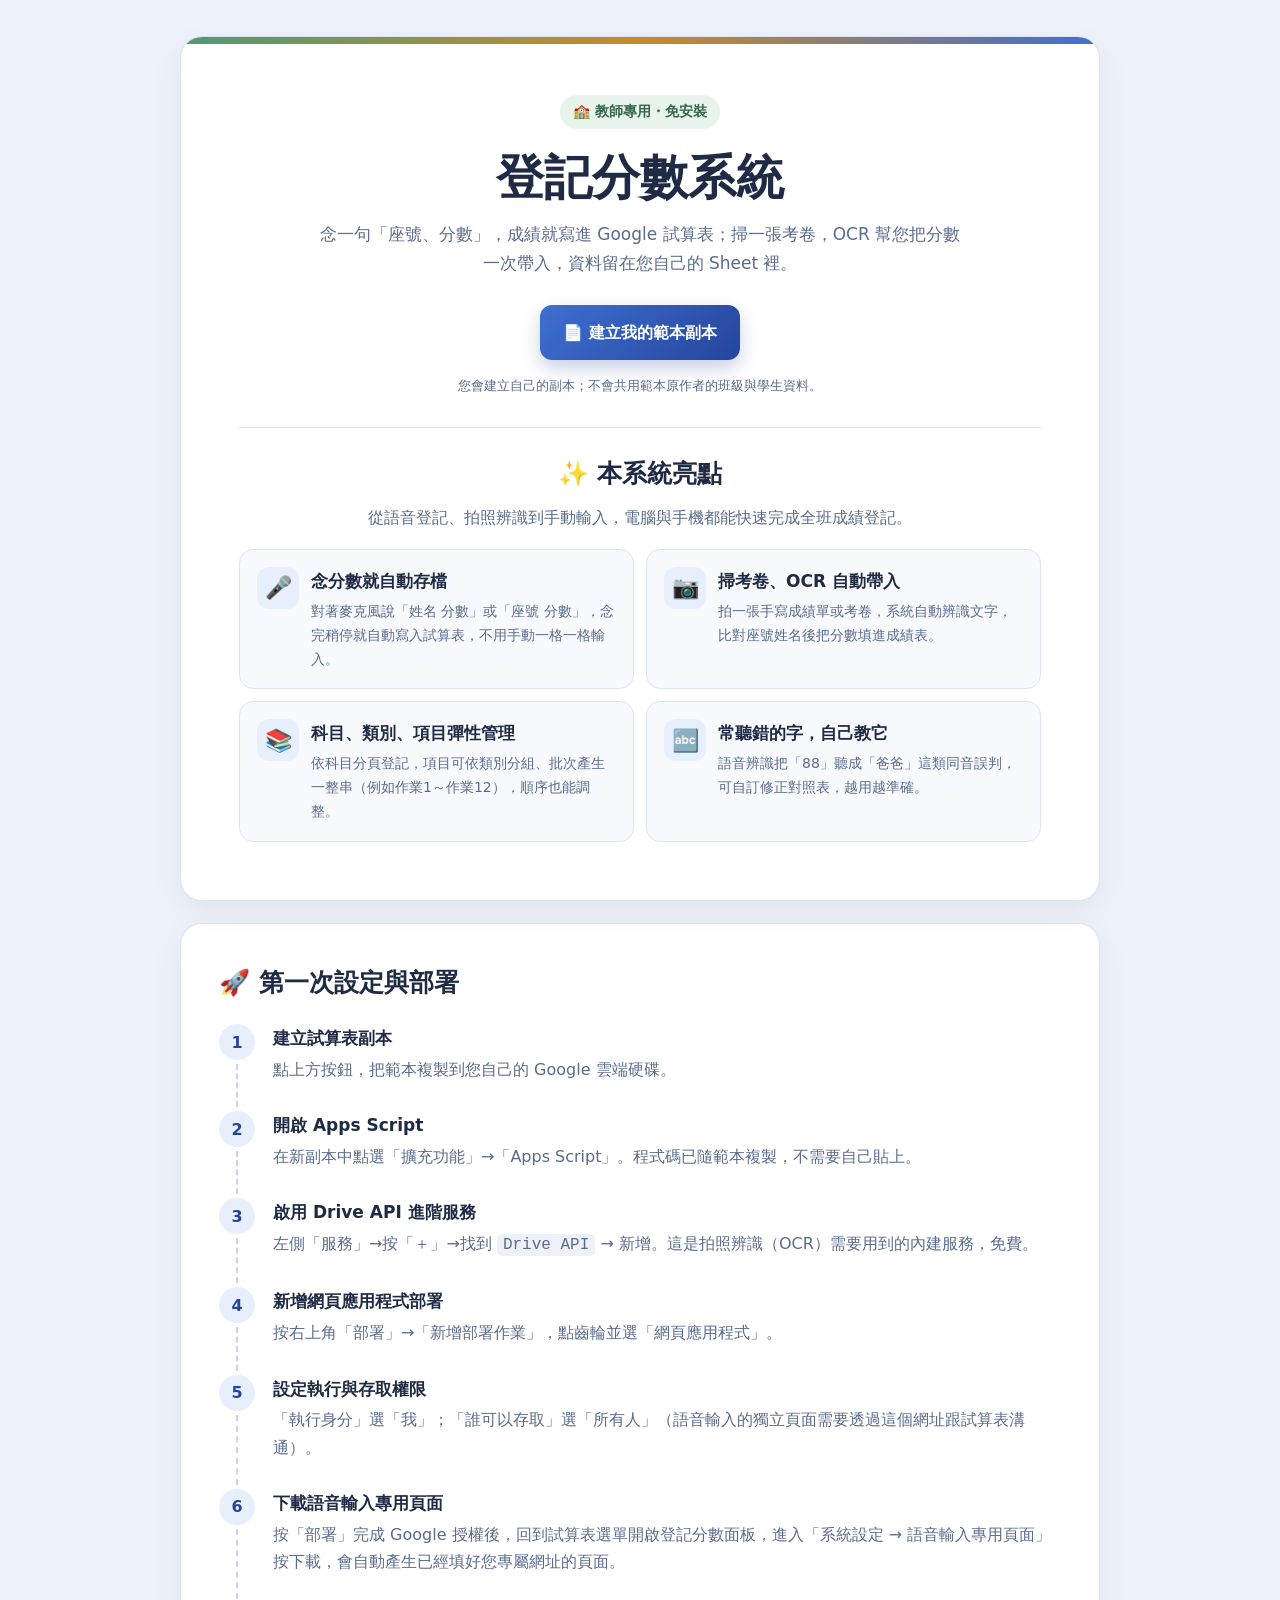
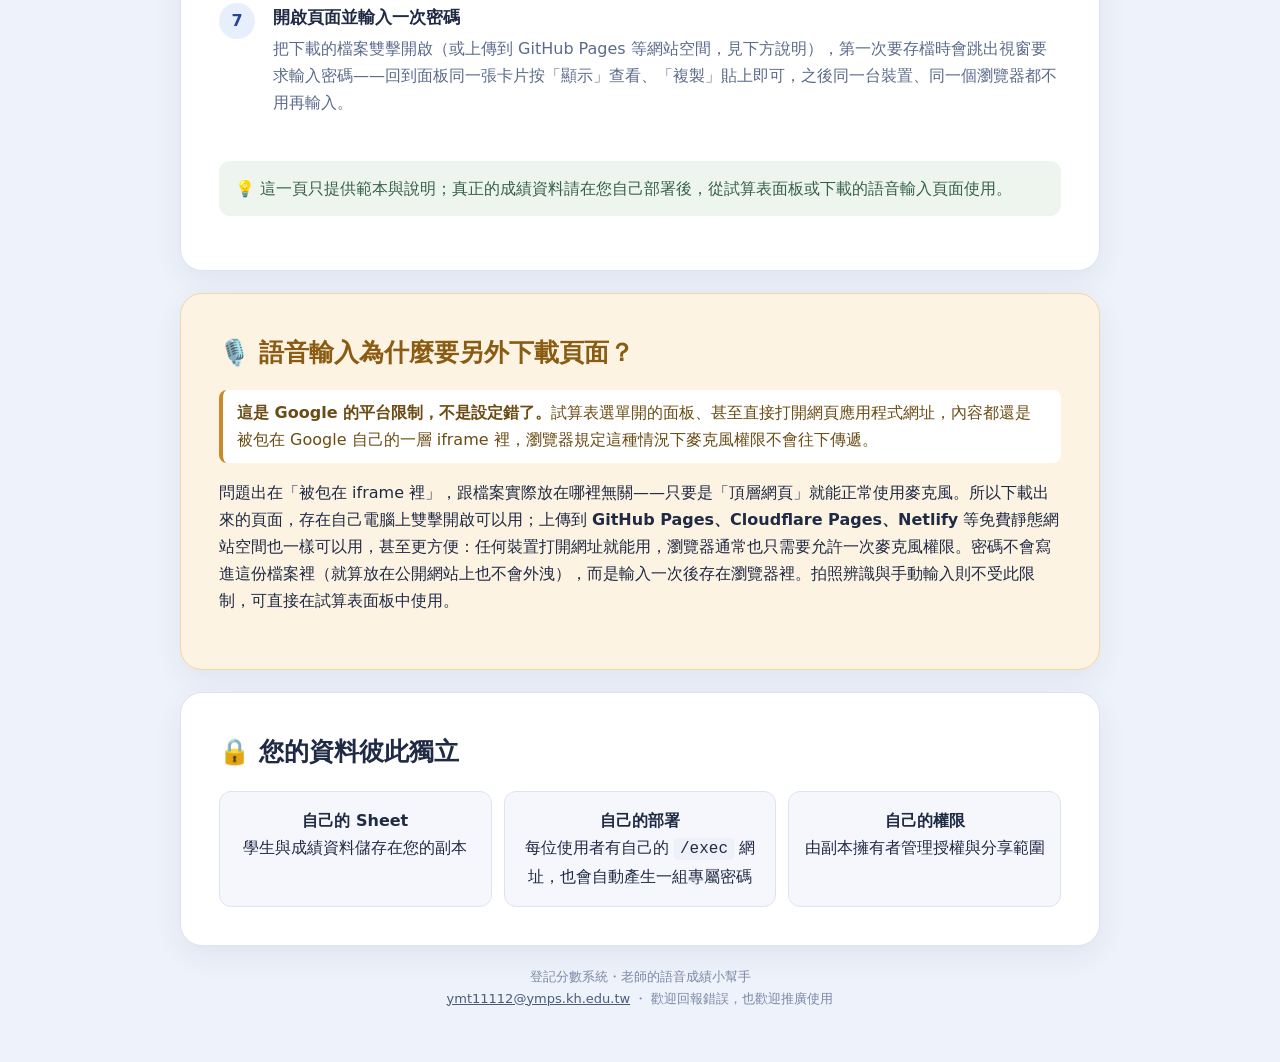
==== index.html @ c330f2f3 "Add files via upload" ====
<!doctype html>
<html lang="zh-Hant-TW">
<head>
  <meta charset="utf-8">
  <meta name="viewport" content="width=device-width, initial-scale=1">
  <meta name="description" content="登記分數系統：建立自己的 Google Sheet 副本並部署專屬 GAS 網頁，用語音或拍照登記全班成績。">
  <title>登記分數系統｜建立副本與部署說明</title>
  <style>
    :root{--ink:#1f2a44;--muted:#5b6b8c;--paper:#ffffff;--line:#dde3f0;--blue:#3f6fd1;--blue2:#25459c;--green:#4f9b72;--gold:#c98a2b;--gold-bg:#fdf3e3}
    *{box-sizing:border-box}
    body{margin:0;background:#eef2fb;color:var(--ink);font-family:system-ui,-apple-system,"Noto Sans TC","Microsoft JhengHei",sans-serif;line-height:1.7}
    a{color:inherit}.wrap{width:min(920px,calc(100% - 32px));margin:auto;padding:36px 0 56px}
    .hero,.card{background:var(--paper);border:1px solid var(--line);border-radius:22px;box-shadow:0 10px 30px rgba(31,42,68,.07)}
    .hero{padding:clamp(28px,6vw,58px);text-align:center;position:relative;overflow:hidden}
    .hero:before{content:"";position:absolute;inset:0 0 auto;height:7px;background:linear-gradient(90deg,#4f9b72,#c98a2b,#3f6fd1)}
    .badge{display:inline-block;padding:5px 13px;border-radius:999px;background:#e8f3ec;color:#35664a;font-size:14px;font-weight:700}
    h1{font-size:clamp(30px,6vw,48px);line-height:1.2;margin:20px 0 14px}h2{margin:0 0 14px;font-size:25px}h3{margin:22px 0 8px;font-size:18px}
    .lead{max-width:650px;margin:0 auto 27px;color:var(--muted);font-size:17px}
    .cta{display:inline-flex;align-items:center;justify-content:center;gap:8px;background:linear-gradient(135deg,var(--blue),var(--blue2));color:white;text-decoration:none;font-weight:800;padding:14px 23px;border-radius:12px;box-shadow:0 8px 18px rgba(37,69,156,.25)}
    .cta:hover{filter:brightness(1.04);transform:translateY(-1px)}.safe{margin:15px 0 0;color:var(--muted);font-size:13px}
    .todo{display:inline-block;margin-left:8px;padding:3px 9px;border:1px dashed var(--gold);border-radius:999px;color:#8a5b12;font-size:12px;font-family:ui-monospace,SFMono-Regular,Consolas,monospace;vertical-align:middle}
    .card{padding:clamp(22px,5vw,38px);margin-top:22px}.steps{list-style:none;padding:0;margin:20px 0 0;counter-reset:step}.steps>li{counter-increment:step;position:relative;padding:0 0 25px 54px}.steps>li:before{content:counter(step);position:absolute;left:0;top:0;width:36px;height:36px;border-radius:50%;display:grid;place-items:center;background:#e8effc;color:var(--blue2);font-weight:900}.steps>li:not(:last-child):after{content:"";position:absolute;left:17px;top:40px;bottom:4px;border-left:2px dashed #c9d4ee}
    .steps strong{display:block;font-size:17px}.steps p{margin:3px 0;color:var(--muted)}code{font-family:ui-monospace,SFMono-Regular,Consolas,monospace;background:#eef1f8;padding:2px 6px;border-radius:5px;overflow-wrap:anywhere}
    .optional{border-color:#f0d9a8;background:var(--gold-bg)}.optional h2{color:#8a5b12}.notice{border-left:4px solid var(--gold);padding:9px 14px;background:white;border-radius:8px;color:#6b4c14}
    .tip{padding:14px 16px;border-radius:11px;background:#edf5ee;color:#376048}.privacy{display:grid;grid-template-columns:repeat(3,1fr);gap:12px;margin-top:18px}.privacy div{background:#f5f7fc;border:1px solid var(--line);padding:15px;border-radius:12px;text-align:center}.privacy b{display:block}
    .section-intro{color:var(--muted);margin:-6px 0 18px}.feature-grid{display:grid;grid-template-columns:repeat(2,minmax(0,1fr));gap:12px}.feature{display:flex;align-items:flex-start;gap:12px;padding:17px;margin:0;border:1px solid var(--line);border-radius:14px;background:#f7f9fd}.feature-icon{display:grid;place-items:center;flex:0 0 42px;width:42px;height:42px;border-radius:12px;background:#e8effc;font-size:22px}.feature-copy{min-width:0;flex:1}.feature h3{margin:0 0 4px;font-size:17px}.feature p{margin:0;color:var(--muted);font-size:14px}
    footer{text-align:center;color:#7c88a6;font-size:13px;margin-top:20px}.footer-note a{color:#4b5b7c}.footer-note a:hover{text-decoration:none}
    @media(max-width:650px){.privacy,.feature-grid{grid-template-columns:1fr}.wrap{width:min(100% - 20px,920px);padding-top:15px}.steps>li{padding-left:48px}.feature{padding:14px}}
    .highlights-panel{margin-top:30px;padding-top:25px;border-top:1px solid var(--line);text-align:left}.highlights-panel h2,.highlights-panel .section-intro{text-align:center}
  </style>
</head>
<body>
  <main class="wrap">
    <section class="hero">
      <span class="badge">🏫 教師專用・免安裝</span>
      <h1>登記分數系統</h1>
      <p class="lead">念一句「座號、分數」，成績就寫進 Google 試算表；掃一張考卷，OCR 幫您把分數一次帶入，資料留在您自己的 Sheet 裡。</p>
      <a class="cta" href="https://docs.google.com/spreadsheets/d/1hmZkPWtQcXGuz6TSY8d7pv2J_RscmW8LQA9Y8_LLwus/copy" target="_blank" rel="noopener noreferrer">📄 建立我的範本副本</a>
      <p class="safe">您會建立自己的副本；不會共用範本原作者的班級與學生資料。</p>

      <div class="highlights-panel" aria-labelledby="highlights-title">
        <h2 id="highlights-title">✨ 本系統亮點</h2>
        <p class="section-intro">從語音登記、拍照辨識到手動輸入，電腦與手機都能快速完成全班成績登記。</p>
        <div class="feature-grid">
          <article class="feature"><span class="feature-icon">🎤</span><div class="feature-copy"><h3>念分數就自動存檔</h3><p>對著麥克風說「姓名 分數」或「座號 分數」，念完稍停就自動寫入試算表，不用手動一格一格輸入。</p></div></article>
          <article class="feature"><span class="feature-icon">📷</span><div class="feature-copy"><h3>掃考卷、OCR 自動帶入</h3><p>拍一張手寫成績單或考卷，系統自動辨識文字，比對座號姓名後把分數填進成績表。</p></div></article>
          <article class="feature"><span class="feature-icon">📚</span><div class="feature-copy"><h3>科目、類別、項目彈性管理</h3><p>依科目分頁登記，項目可依類別分組、批次產生一整串（例如作業1～作業12），順序也能調整。</p></div></article>
          <article class="feature"><span class="feature-icon">🔤</span><div class="feature-copy"><h3>常聽錯的字，自己教它</h3><p>語音辨識把「88」聽成「爸爸」這類同音誤判，可自訂修正對照表，越用越準確。</p></div></article>
        </div>
      </div>
    </section>

    <section class="card">
      <h2>🚀 第一次設定與部署</h2>
      <ol class="steps">
        <li><strong>建立試算表副本</strong><p>點上方按鈕，把範本複製到您自己的 Google 雲端硬碟。</p></li>
        <li><strong>開啟 Apps Script</strong><p>在新副本中點選「擴充功能」→「Apps Script」。程式碼已隨範本複製，不需要自己貼上。</p></li>
        <li><strong>啟用 Drive API 進階服務</strong><p>左側「服務」→按「＋」→找到 <code>Drive API</code> → 新增。這是拍照辨識（OCR）需要用到的內建服務，免費。</p></li>
        <li><strong>新增網頁應用程式部署</strong><p>按右上角「部署」→「新增部署作業」，點齒輪並選「網頁應用程式」。</p></li>
        <li><strong>設定執行與存取權限</strong><p>「執行身分」選「我」；「誰可以存取」選「所有人」（語音輸入的獨立頁面需要透過這個網址跟試算表溝通）。</p></li>
        <li><strong>下載語音輸入專用頁面</strong><p>按「部署」完成 Google 授權後，回到試算表選單開啟登記分數面板，進入「系統設定 → 語音輸入專用頁面」按下載，會自動產生已經填好您專屬網址的頁面。</p></li>
        <li><strong>開啟頁面並輸入一次密碼</strong><p>把下載的檔案雙擊開啟（或上傳到 GitHub Pages 等網站空間，見下方說明），第一次要存檔時會跳出視窗要求輸入密碼——回到面板同一張卡片按「顯示」查看、「複製」貼上即可，之後同一台裝置、同一個瀏覽器都不用再輸入。</p></li>
      </ol>
      <p class="tip">💡 這一頁只提供範本與說明；真正的成績資料請在您自己部署後，從試算表面板或下載的語音輸入頁面使用。</p>
    </section>

    <section class="card optional">
      <h2>🎙️ 語音輸入為什麼要另外下載頁面？</h2>
      <p class="notice"><strong>這是 Google 的平台限制，不是設定錯了。</strong>試算表選單開的面板、甚至直接打開網頁應用程式網址，內容都還是被包在 Google 自己的一層 iframe 裡，瀏覽器規定這種情況下麥克風權限不會往下傳遞。</p>
      <p>問題出在「被包在 iframe 裡」，跟檔案實際放在哪裡無關——只要是「頂層網頁」就能正常使用麥克風。所以下載出來的頁面，存在自己電腦上雙擊開啟可以用；上傳到 <strong>GitHub Pages、Cloudflare Pages、Netlify</strong> 等免費靜態網站空間也一樣可以用，甚至更方便：任何裝置打開網址就能用，瀏覽器通常也只需要允許一次麥克風權限。密碼不會寫進這份檔案裡（就算放在公開網站上也不會外洩），而是輸入一次後存在瀏覽器裡。拍照辨識與手動輸入則不受此限制，可直接在試算表面板中使用。</p>
    </section>

    <section class="card">
      <h2>🔒 您的資料彼此獨立</h2>
      <div class="privacy">
        <div><b>自己的 Sheet</b>學生與成績資料儲存在您的副本</div>
        <div><b>自己的部署</b>每位使用者有自己的 <code>/exec</code> 網址，也會自動產生一組專屬密碼</div>
        <div><b>自己的權限</b>由副本擁有者管理授權與分享範圍</div>
      </div>
    </section>

    <footer>
      <div>登記分數系統・老師的語音成績小幫手</div>
      <div class="footer-note"><a href="mailto:ymt11112@ymps.kh.edu.tw">ymt11112@ymps.kh.edu.tw</a> ・ 歡迎回報錯誤，也歡迎推廣使用</div>
    </footer>
  </main>
</body>
</html>
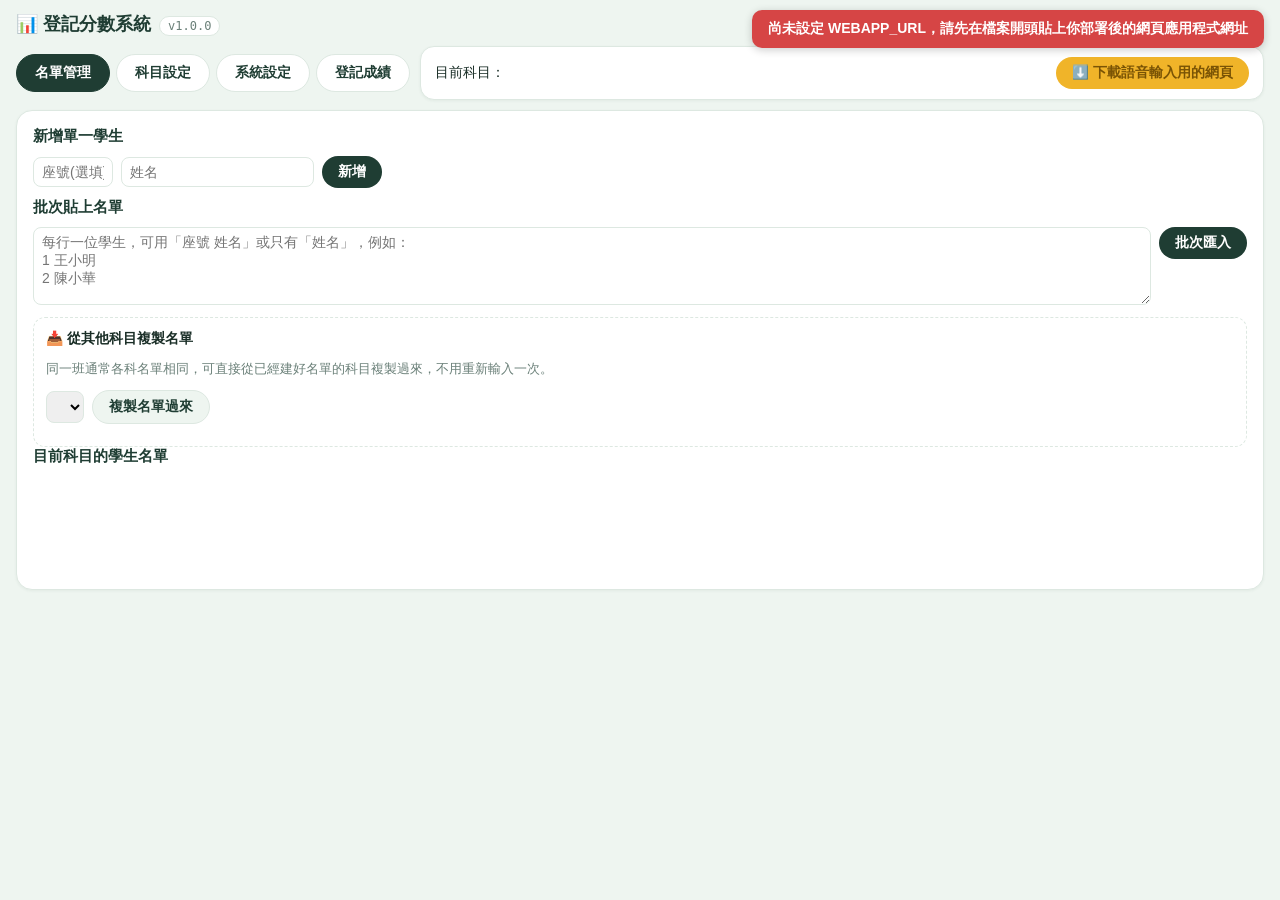
==== commit 05a8fbea: "Replace landing page with the actual system source (Index.html) Publishes the real application sourc" ====
--- a/index.html
+++ b/index.html
@@ -1,88 +1,1975 @@
-<!doctype html>
-<html lang="zh-Hant-TW">
+<!DOCTYPE html>
+<html>
 <head>
+  <base target="_top">
   <meta charset="utf-8">
-  <meta name="viewport" content="width=device-width, initial-scale=1">
-  <meta name="description" content="登記分數系統：建立自己的 Google Sheet 副本並部署專屬 GAS 網頁，用語音或拍照登記全班成績。">
-  <title>登記分數系統｜建立副本與部署說明</title>
+  <meta name="viewport" content="width=device-width, initial-scale=1, maximum-scale=1">
+  <title>登記分數系統</title>
   <style>
-    :root{--ink:#1f2a44;--muted:#5b6b8c;--paper:#ffffff;--line:#dde3f0;--blue:#3f6fd1;--blue2:#25459c;--green:#4f9b72;--gold:#c98a2b;--gold-bg:#fdf3e3}
-    *{box-sizing:border-box}
-    body{margin:0;background:#eef2fb;color:var(--ink);font-family:system-ui,-apple-system,"Noto Sans TC","Microsoft JhengHei",sans-serif;line-height:1.7}
-    a{color:inherit}.wrap{width:min(920px,calc(100% - 32px));margin:auto;padding:36px 0 56px}
-    .hero,.card{background:var(--paper);border:1px solid var(--line);border-radius:22px;box-shadow:0 10px 30px rgba(31,42,68,.07)}
-    .hero{padding:clamp(28px,6vw,58px);text-align:center;position:relative;overflow:hidden}
-    .hero:before{content:"";position:absolute;inset:0 0 auto;height:7px;background:linear-gradient(90deg,#4f9b72,#c98a2b,#3f6fd1)}
-    .badge{display:inline-block;padding:5px 13px;border-radius:999px;background:#e8f3ec;color:#35664a;font-size:14px;font-weight:700}
-    h1{font-size:clamp(30px,6vw,48px);line-height:1.2;margin:20px 0 14px}h2{margin:0 0 14px;font-size:25px}h3{margin:22px 0 8px;font-size:18px}
-    .lead{max-width:650px;margin:0 auto 27px;color:var(--muted);font-size:17px}
-    .cta{display:inline-flex;align-items:center;justify-content:center;gap:8px;background:linear-gradient(135deg,var(--blue),var(--blue2));color:white;text-decoration:none;font-weight:800;padding:14px 23px;border-radius:12px;box-shadow:0 8px 18px rgba(37,69,156,.25)}
-    .cta:hover{filter:brightness(1.04);transform:translateY(-1px)}.safe{margin:15px 0 0;color:var(--muted);font-size:13px}
-    .todo{display:inline-block;margin-left:8px;padding:3px 9px;border:1px dashed var(--gold);border-radius:999px;color:#8a5b12;font-size:12px;font-family:ui-monospace,SFMono-Regular,Consolas,monospace;vertical-align:middle}
-    .card{padding:clamp(22px,5vw,38px);margin-top:22px}.steps{list-style:none;padding:0;margin:20px 0 0;counter-reset:step}.steps>li{counter-increment:step;position:relative;padding:0 0 25px 54px}.steps>li:before{content:counter(step);position:absolute;left:0;top:0;width:36px;height:36px;border-radius:50%;display:grid;place-items:center;background:#e8effc;color:var(--blue2);font-weight:900}.steps>li:not(:last-child):after{content:"";position:absolute;left:17px;top:40px;bottom:4px;border-left:2px dashed #c9d4ee}
-    .steps strong{display:block;font-size:17px}.steps p{margin:3px 0;color:var(--muted)}code{font-family:ui-monospace,SFMono-Regular,Consolas,monospace;background:#eef1f8;padding:2px 6px;border-radius:5px;overflow-wrap:anywhere}
-    .optional{border-color:#f0d9a8;background:var(--gold-bg)}.optional h2{color:#8a5b12}.notice{border-left:4px solid var(--gold);padding:9px 14px;background:white;border-radius:8px;color:#6b4c14}
-    .tip{padding:14px 16px;border-radius:11px;background:#edf5ee;color:#376048}.privacy{display:grid;grid-template-columns:repeat(3,1fr);gap:12px;margin-top:18px}.privacy div{background:#f5f7fc;border:1px solid var(--line);padding:15px;border-radius:12px;text-align:center}.privacy b{display:block}
-    .section-intro{color:var(--muted);margin:-6px 0 18px}.feature-grid{display:grid;grid-template-columns:repeat(2,minmax(0,1fr));gap:12px}.feature{display:flex;align-items:flex-start;gap:12px;padding:17px;margin:0;border:1px solid var(--line);border-radius:14px;background:#f7f9fd}.feature-icon{display:grid;place-items:center;flex:0 0 42px;width:42px;height:42px;border-radius:12px;background:#e8effc;font-size:22px}.feature-copy{min-width:0;flex:1}.feature h3{margin:0 0 4px;font-size:17px}.feature p{margin:0;color:var(--muted);font-size:14px}
-    footer{text-align:center;color:#7c88a6;font-size:13px;margin-top:20px}.footer-note a{color:#4b5b7c}.footer-note a:hover{text-decoration:none}
-    @media(max-width:650px){.privacy,.feature-grid{grid-template-columns:1fr}.wrap{width:min(100% - 20px,920px);padding-top:15px}.steps>li{padding-left:48px}.feature{padding:14px}}
-    .highlights-panel{margin-top:30px;padding-top:25px;border-top:1px solid var(--line);text-align:left}.highlights-panel h2,.highlights-panel .section-intro{text-align:center}
+    :root {
+      --ink: #1a2e27;
+      --forest: #1f3d33;
+      --forest-light: #2c5346;
+      --mint-bg: #eef5f0;
+      --card-bg: #ffffff;
+      --line: #dde8e1;
+      --muted: #6b8079;
+      --gold: #f0b429;
+      --gold-ink: #7a5405;
+      --gold-tint: #fdf1d9;
+      --teal: #2f9e8f;
+      --teal-tint: #e3f5f2;
+      --purple: #7c5cbf;
+      --purple-tint: #efe9fb;
+      --blue: #3f7dd1;
+      --blue-tint: #e8f0fc;
+      --danger: #d64545;
+    }
+    * { box-sizing: border-box; }
+    body {
+      font-family: "Microsoft JhengHei", "PingFang TC", sans-serif;
+      margin: 0;
+      background: var(--mint-bg);
+      color: var(--ink);
+      font-size: 14px;
+    }
+    #app { padding: 12px 16px 20px; }
+
+    .appHeader { display: flex; align-items: baseline; gap: 8px; margin-bottom: 10px; }
+    .appTitle { font-size: 18px; font-weight: 700; color: var(--forest); }
+    .appVersion { font-size: 12px; color: var(--muted); font-family: monospace; background: var(--card-bg); padding: 2px 8px; border-radius: 999px; border: 1px solid var(--line); }
+
+    /* 頁籤跟「目前科目」併成同一列，節省畫面高度 */
+    .topBar { display: flex; align-items: center; gap: 10px; flex-wrap: wrap; margin-bottom: 10px; }
+
+    .tabs { display: flex; gap: 6px; flex-wrap: wrap; }
+    .tab {
+      border: 1px solid var(--line); background: var(--card-bg); color: var(--forest);
+      padding: 9px 18px; border-radius: 999px;
+      cursor: pointer; font-size: 14px; font-weight: 600;
+    }
+    .tab.active { background: var(--forest); color: #fff; border-color: var(--forest); }
+
+    .subjectBar {
+      display: flex; align-items: center; gap: 8px; flex: 1; min-width: 260px;
+      background: var(--card-bg); padding: 10px 14px; border-radius: 14px;
+      border: 1px solid var(--line); box-shadow: 0 1px 3px rgba(31,61,51,.06);
+    }
+    .subjectBar select { font-size: 14px; padding: 5px 8px; border-radius: 6px; border: 1px solid var(--line); }
+
+    .panel {
+      background: var(--card-bg); border-radius: 16px; border: 1px solid var(--line);
+      padding: 16px; box-shadow: 0 1px 3px rgba(31,61,51,.06);
+      min-height: 480px;
+    }
+    .panel[hidden] { display: none; }
+
+    h3 { margin: 0 0 10px; font-size: 15px; color: var(--forest); }
+    .row { display: flex; gap: 8px; align-items: center; margin-bottom: 10px; flex-wrap: wrap; }
+    input[type=text], input[type=number], select, textarea {
+      font-size: 14px; padding: 6px 8px; border: 1px solid var(--line); border-radius: 8px;
+    }
+    textarea { width: 100%; font-family: inherit; }
+    button {
+      font-size: 13.5px; padding: 7px 16px; border-radius: 999px; border: none;
+      background: var(--forest); color: #fff; cursor: pointer; font-weight: 600;
+    }
+    button.secondary { background: var(--mint-bg); color: var(--forest); border: 1px solid var(--line); }
+    button.danger { background: var(--danger); }
+    button.gold { background: var(--gold); color: var(--gold-ink); }
+    button:disabled { opacity: .5; cursor: not-allowed; }
+
+    table { border-collapse: collapse; width: 100%; margin-top: 8px; }
+    th, td { border: 1px solid var(--line); padding: 6px 8px; text-align: center; font-size: 13.5px; }
+    th { background: var(--mint-bg); color: var(--forest); }
+    td input[type=number] { width: 70px; text-align: center; }
+    tr.flash td { animation: flash 1s ease; }
+    td.flash { animation: flash 1s ease; }
+    @keyframes flash { from { background: var(--gold-tint); } to { background: transparent; } }
+
+    .list-item {
+      display: flex; justify-content: space-between; align-items: center;
+      padding: 7px 12px; border: 1px solid var(--line); border-radius: 10px; margin-bottom: 6px;
+      background: #fbfdfb;
+    }
+    .muted { color: var(--muted); font-size: 12.5px; }
+    .toast {
+      position: fixed; top: 10px; right: 16px; padding: 10px 16px; border-radius: 10px;
+      color: #fff; font-weight: 600; z-index: 999; box-shadow: 0 2px 8px rgba(0,0,0,.2);
+      display: none;
+    }
+    .toast.ok { background: var(--forest); }
+    .toast.err { background: var(--danger); }
+
+    /* 獨立頁面密碼輸入畫面：不用瀏覽器原生 prompt()，避免手機的精簡 WebView 不支援 */
+    .tokenGate {
+      display: none; position: fixed; inset: 0; z-index: 2000;
+      background: rgba(20, 24, 35, .55); align-items: center; justify-content: center; padding: 16px;
+    }
+    .tokenGate .box {
+      background: var(--card-bg); border-radius: 16px; padding: 22px; max-width: 360px; width: 100%;
+      box-shadow: 0 8px 30px rgba(0,0,0,.25);
+    }
+    .tokenGate .box h3 { margin-top: 0; }
+    .tokenGate .box input { width: 100%; margin-bottom: 12px; }
+    .tokenGate .box button { width: 100%; }
+
+    .subpanel {
+      border: 1px dashed var(--line); border-radius: 12px; padding: 12px; margin-top: 12px;
+    }
+    .log { height: 160px; min-height: 70px; resize: vertical; overflow-y: auto; overflow-x: hidden; font-size: 13px; margin-top: 8px; border: 1px solid var(--line); border-radius: 10px; }
+    .log div { padding: 3px 6px; border-bottom: 1px dotted var(--line); }
+    .log .ok { color: var(--forest); }
+    .log .warn { color: var(--gold-ink); }
+    #photoPreview { max-width: 160px; max-height: 160px; margin-top: 8px; border-radius: 6px; display: none; }
+    .pill { display:inline-block; padding:2px 10px; border-radius:999px; background:var(--mint-bg); color: var(--forest); font-size:12px; margin-left:6px;}
+
+    /* 科目／類別／項目設定：合併一個頁籤，用可收合卡片區分，節省頁籤數量 */
+    .card { border: 1px solid var(--line); border-radius: 14px; margin-bottom: 12px; overflow: hidden; }
+    .card:last-child { margin-bottom: 0; }
+    .cardHeader {
+      display: flex; justify-content: space-between; align-items: center;
+      padding: 12px 14px; background: var(--mint-bg); cursor: pointer; user-select: none;
+    }
+    .cardHeader b { font-size: 15px; color: var(--forest); display: flex; align-items: center; }
+    .cardToggle { font-size: 12px; color: var(--muted); transition: transform .15s; }
+    .card.collapsed .cardToggle { transform: rotate(-90deg); }
+    .cardBody { padding: 14px; }
+    .cardBody[hidden] { display: none; }
+    #studentScoreTable td.seqNum { cursor: pointer; font-weight: 700; color: var(--forest); }
+    #studentScoreTable td.seqNum:hover { background: var(--mint-bg); }
+
+    .cardIcon {
+      display: inline-flex; align-items: center; justify-content: center;
+      width: 28px; height: 28px; border-radius: 8px; margin-right: 8px; font-size: 15px;
+    }
+    .cardIcon.tint-gold { background: var(--gold-tint); }
+    .cardIcon.tint-purple { background: var(--purple-tint); }
+    .cardIcon.tint-blue { background: var(--blue-tint); }
+    .cardIcon.tint-teal { background: var(--teal-tint); }
+
+    .subjectBtn { background: var(--card-bg); color: var(--forest); border: 1px solid var(--line); padding: 6px 14px; }
+    .subjectBtn.active { background: var(--forest); color: #fff; border-color: var(--forest); }
+
+    /* 目前科目：電腦版用按鈕列，手機版改用下拉選單（比較不佔版面） */
+    .subjectSelectMobile { display: none; }
+    @media (max-width: 640px) {
+      .subjectButtonsDesktop { display: none; }
+      .subjectSelectMobile { display: block; width: 100%; }
+    }
+
+    /* 電腦網頁：語音輸入區跟成績表並排雙欄，方便邊念邊對照 */
+    .voiceTableSplit { display: flex; gap: 0; align-items: flex-start; margin-top: 12px; }
+    .voiceTableSplit > .voiceCol { flex: 1; min-width: 220px; margin-top: 0; }
+    .voiceTableSplit > .tableCol { flex: 1; min-width: 220px; margin-top: 0; }
+    .colResizer {
+      flex: 0 0 auto; width: 12px; align-self: stretch; cursor: col-resize;
+      position: relative; margin: 0 2px;
+    }
+    .colResizer::after {
+      content: ''; position: absolute; left: 50%; top: 8px; bottom: 8px;
+      width: 4px; margin-left: -2px; border-radius: 2px; background: var(--line);
+    }
+    .colResizer:hover::after, .colResizer.dragging::after { background: var(--forest-light); }
+    .tableScroll { height: 480px; min-height: 200px; resize: vertical; overflow-y: auto; overflow-x: auto; border-radius: 10px; }
+
+    /* 手機（窄螢幕）友善調整 */
+    @media (max-width: 640px) {
+      #app { padding: 8px 8px 16px; }
+      .topBar { flex-direction: column; align-items: stretch; gap: 6px; }
+      .tabs { gap: 4px; }
+      .tab { flex: 1 1 30%; padding: 10px 6px; font-size: 13px; min-height: 40px; }
+      .subjectBar { flex-wrap: wrap; min-width: 0; }
+      .subjectBar select { flex: 1; min-width: 0; }
+      .panel { padding: 10px; }
+      .row { flex-direction: column; align-items: stretch; }
+      .row > * { width: 100%; }
+      /* 輸入框字體至少 16px，避免 iPhone 點下去自動放大整頁 */
+      input[type=text], input[type=number], select, textarea {
+        font-size: 16px; padding: 10px;
+      }
+      button { font-size: 15px; padding: 12px 14px; min-height: 44px; }
+      .list-item { flex-wrap: wrap; gap: 6px; }
+      .list-item button { width: auto; }
+      table { font-size: 13px; }
+      td input[type=number] { width: 100%; font-size: 16px; }
+      #photoPreview { max-width: 100%; height: auto; }
+      /* 手機版：語音輸入區跟成績表改回上下排列，拖曳分隔線跟調整高度都用不到 */
+      .voiceTableSplit { flex-direction: column; }
+      .colResizer { display: none; }
+      .voiceTableSplit > .voiceCol { width: auto !important; }
+      .tableScroll { height: auto; max-height: none; resize: none; overflow-y: visible; }
+    }
   </style>
 </head>
 <body>
-  <main class="wrap">
-    <section class="hero">
-      <span class="badge">🏫 教師專用・免安裝</span>
-      <h1>登記分數系統</h1>
-      <p class="lead">念一句「座號、分數」，成績就寫進 Google 試算表；掃一張考卷，OCR 幫您把分數一次帶入，資料留在您自己的 Sheet 裡。</p>
-      <a class="cta" href="https://docs.google.com/spreadsheets/d/1hmZkPWtQcXGuz6TSY8d7pv2J_RscmW8LQA9Y8_LLwus/copy" target="_blank" rel="noopener noreferrer">📄 建立我的範本副本</a>
-      <p class="safe">您會建立自己的副本；不會共用範本原作者的班級與學生資料。</p>
-
-      <div class="highlights-panel" aria-labelledby="highlights-title">
-        <h2 id="highlights-title">✨ 本系統亮點</h2>
-        <p class="section-intro">從語音登記、拍照辨識到手動輸入，電腦與手機都能快速完成全班成績登記。</p>
-        <div class="feature-grid">
-          <article class="feature"><span class="feature-icon">🎤</span><div class="feature-copy"><h3>念分數就自動存檔</h3><p>對著麥克風說「姓名 分數」或「座號 分數」，念完稍停就自動寫入試算表，不用手動一格一格輸入。</p></div></article>
-          <article class="feature"><span class="feature-icon">📷</span><div class="feature-copy"><h3>掃考卷、OCR 自動帶入</h3><p>拍一張手寫成績單或考卷，系統自動辨識文字，比對座號姓名後把分數填進成績表。</p></div></article>
-          <article class="feature"><span class="feature-icon">📚</span><div class="feature-copy"><h3>科目、類別、項目彈性管理</h3><p>依科目分頁登記，項目可依類別分組、批次產生一整串（例如作業1～作業12），順序也能調整。</p></div></article>
-          <article class="feature"><span class="feature-icon">🔤</span><div class="feature-copy"><h3>常聽錯的字，自己教它</h3><p>語音辨識把「88」聽成「爸爸」這類同音誤判，可自訂修正對照表，越用越準確。</p></div></article>
+<div id="app">
+
+  <div class="appHeader">
+    <span class="appTitle">📊 登記分數系統</span>
+    <span class="appVersion">v1.0.0</span>
+  </div>
+
+  <div class="topBar">
+    <div class="tabs">
+      <button class="tab active" data-tab="students">名單管理</button>
+      <button class="tab" data-tab="setup">科目設定</button>
+      <button class="tab" data-tab="system">系統設定</button>
+      <button class="tab" data-tab="scores">登記成績</button>
+    </div>
+
+    <div class="subjectBar">
+      目前科目：
+      <span id="subjectButtons" class="row subjectButtonsDesktop" style="margin:0;"></span>
+      <select id="subjectSelectMobile" class="subjectSelectMobile" onchange="selectSubject(this.value)"></select>
+      <span class="muted" id="subjectHint"></span>
+      <span style="flex:1"></span>
+      <button class="gold" onclick="downloadStandaloneIndex()">⬇️ 下載語音輸入用的網頁</button>
+      <span id="loadingIndicator" class="pill" style="display:none;">⏳ 載入中...</span>
+    </div>
+  </div>
+
+  <!-- 科目設定（科目／類別／項目，合併頁籤，用可收合卡片區分） -->
+  <div class="panel" id="panel-setup" hidden>
+    <div class="card">
+      <div class="cardHeader" onclick="toggleCard('card-subjects')">
+        <b><span class="cardIcon tint-purple">📚</span> 科目管理</b>
+        <span class="cardToggle" id="cardToggle-card-subjects">▾</span>
+      </div>
+      <div class="cardBody" id="card-subjects">
+        <h3>新增科目</h3>
+        <div class="row">
+          <input type="text" id="newSubjectName" placeholder="例如：數學、英文、自然">
+          <button onclick="onAddSubject()">新增科目</button>
+        </div>
+        <h3>科目清單</h3>
+        <div id="subjectList"></div>
+      </div>
+    </div>
+
+    <div class="card">
+      <div class="cardHeader" onclick="toggleCard('card-categories')">
+        <b><span class="cardIcon tint-gold">🏷️</span> 類別管理</b>
+        <span class="cardToggle" id="cardToggle-card-categories">▾</span>
+      </div>
+      <div class="cardBody" id="card-categories">
+        <h3>新增成績類別</h3>
+        <div class="row">
+          <input type="text" id="newCategoryName" placeholder="例如：考卷、作業、期中考試卷">
+          <button onclick="onAddCategory()">新增類別</button>
+        </div>
+        <p class="muted">類別是共用的，會出現在所有科目「新增項目」的下拉選單中。</p>
+        <h3>類別清單</h3>
+        <div id="categoryList"></div>
+      </div>
+    </div>
+
+    <div class="card">
+      <div class="cardHeader" onclick="toggleCard('card-items')">
+        <b><span class="cardIcon tint-blue">📝</span> 項目管理</b>
+        <span class="cardToggle" id="cardToggle-card-items">▾</span>
+      </div>
+      <div class="cardBody" id="card-items">
+        <h3>新增登記項目（例如：第一次段考、第3次作業）</h3>
+        <div class="row">
+          <select id="newItemCategory"></select>
+          <input type="text" id="newItemName" placeholder="項目名稱，例如：第一次段考">
+          <input type="number" id="newItemMax" placeholder="滿分(選填)" style="width:90px">
+          <button onclick="onAddItem()">新增項目</button>
+        </div>
+
+        <div class="subpanel">
+          <b>⚡ 批次產生一系列項目</b>
+          <p class="muted">例如類別選「作業」、前綴輸入「作業」、起始編號 1、數量輸入 6，會一次產生「作業1」～「作業6」；之後要接著產生「作業7」～「作業12」，起始編號改成 7 即可。</p>
+          <div class="row">
+            <select id="seriesCategory"></select>
+            <input type="text" id="seriesBaseName" placeholder="名稱前綴，例如：作業">
+            <input type="number" id="seriesStart" placeholder="起始編號" value="1" style="width:90px">
+            <input type="number" id="seriesCount" placeholder="數量" style="width:80px">
+            <input type="number" id="seriesMax" placeholder="滿分(選填)" style="width:90px">
+            <button onclick="onAddItemSeries()">批次產生</button>
+          </div>
+        </div>
+
+        <h3>目前科目的項目清單</h3>
+        <div id="itemList"></div>
+      </div>
+    </div>
+  </div>
+
+  <!-- 名單管理 -->
+  <div class="panel" id="panel-students">
+    <h3>新增單一學生</h3>
+    <div class="row">
+      <input type="text" id="newSeat" placeholder="座號(選填)" style="width:80px">
+      <input type="text" id="newStuName" placeholder="姓名">
+      <button onclick="onAddStudent()">新增</button>
+    </div>
+    <h3>批次貼上名單</h3>
+    <div class="row" style="align-items:flex-start">
+      <textarea id="bulkStudents" rows="4" style="flex:1" placeholder="每行一位學生，可用「座號 姓名」或只有「姓名」，例如：&#10;1 王小明&#10;2 陳小華"></textarea>
+      <button onclick="onBulkAddStudents()">批次匯入</button>
+    </div>
+
+    <div class="subpanel">
+      <b>📥 從其他科目複製名單</b>
+      <p class="muted">同一班通常各科名單相同，可直接從已經建好名單的科目複製過來，不用重新輸入一次。</p>
+      <div class="row">
+        <select id="copySourceSubject"></select>
+        <button class="secondary" onclick="onCopyStudentsFrom()">複製名單過來</button>
+      </div>
+    </div>
+
+    <h3>目前科目的學生名單</h3>
+    <div id="studentList"></div>
+  </div>
+
+  <!-- 系統設定：資料庫、語音修正設定 -->
+  <div class="panel" id="panel-system" hidden>
+    <div class="card">
+      <div class="cardHeader" onclick="toggleCard('card-download')">
+        <b><span class="cardIcon tint-teal">🎙️</span> 語音輸入專用頁面</b>
+        <span class="cardToggle" id="cardToggle-card-download">▾</span>
+      </div>
+      <div class="cardBody" id="card-download">
+        <p class="muted">語音輸入因為麥克風權限限制，不能在這個面板或網頁應用程式網址裡使用，必須開啟成「頂層網頁」——可以是存到自己電腦雙擊開啟，也可以上傳到 GitHub Pages 等網站空間，任何裝置用瀏覽器打開都能用。下載按鈕在最上方「目前科目」那一列的右邊（⬇️ 下載語音輸入用的網頁），需要先完成「部署 → 新增部署作業 → 網頁應用程式」，這個按鈕才抓得到你的專屬網址；還沒部署的話按下去會提示你先部署。</p>
+
+        <div class="row" style="margin-top:14px; align-items:center;">
+          <span class="muted">你的密碼：</span>
+          <code id="myTokenDisplay">••••••••</code>
+          <button class="secondary" onclick="revealMyToken()">顯示</button>
+          <button class="secondary" onclick="copyMyToken()">複製</button>
+        </div>
+        <p class="muted">下載的檔案不會寫死密碼（避免萬一放到公開網站外流），語音輸入頁面第一次要存檔時會跳出畫面要你輸入密碼，把這裡的密碼複製貼上即可，之後同一台裝置就不用再輸入。</p>
+
+        <div style="margin-top:14px; border-top:1px dashed var(--line); padding-top:12px;">
+          <p class="muted">大多數情況不需要用到下面這個。只有下載出來的網址一直不對（例如連線一直失敗）時，才需要手動指定一次正確的 <code>/exec</code> 網址。這個設定只存在你自己這份試算表裡，<b>不會被複製到別人建立的副本</b>，可以放心分享範本。</p>
+          <div class="row">
+            <input type="text" id="manualUrlInput" placeholder="正確的 /exec 網址（通常不需要填）" style="flex:1; min-width:220px;">
+            <button class="secondary" onclick="onSetManualUrl()">設定</button>
+          </div>
+          <p class="muted" id="manualUrlCurrent"></p>
         </div>
       </div>
-    </section>
-
-    <section class="card">
-      <h2>🚀 第一次設定與部署</h2>
-      <ol class="steps">
-        <li><strong>建立試算表副本</strong><p>點上方按鈕，把範本複製到您自己的 Google 雲端硬碟。</p></li>
-        <li><strong>開啟 Apps Script</strong><p>在新副本中點選「擴充功能」→「Apps Script」。程式碼已隨範本複製，不需要自己貼上。</p></li>
-        <li><strong>啟用 Drive API 進階服務</strong><p>左側「服務」→按「＋」→找到 <code>Drive API</code> → 新增。這是拍照辨識（OCR）需要用到的內建服務，免費。</p></li>
-        <li><strong>新增網頁應用程式部署</strong><p>按右上角「部署」→「新增部署作業」，點齒輪並選「網頁應用程式」。</p></li>
-        <li><strong>設定執行與存取權限</strong><p>「執行身分」選「我」；「誰可以存取」選「所有人」（語音輸入的獨立頁面需要透過這個網址跟試算表溝通）。</p></li>
-        <li><strong>下載語音輸入專用頁面</strong><p>按「部署」完成 Google 授權後，回到試算表選單開啟登記分數面板，進入「系統設定 → 語音輸入專用頁面」按下載，會自動產生已經填好您專屬網址的頁面。</p></li>
-        <li><strong>開啟頁面並輸入一次密碼</strong><p>把下載的檔案雙擊開啟（或上傳到 GitHub Pages 等網站空間，見下方說明），第一次要存檔時會跳出視窗要求輸入密碼——回到面板同一張卡片按「顯示」查看、「複製」貼上即可，之後同一台裝置、同一個瀏覽器都不用再輸入。</p></li>
-      </ol>
-      <p class="tip">💡 這一頁只提供範本與說明；真正的成績資料請在您自己部署後，從試算表面板或下載的語音輸入頁面使用。</p>
-    </section>
-
-    <section class="card optional">
-      <h2>🎙️ 語音輸入為什麼要另外下載頁面？</h2>
-      <p class="notice"><strong>這是 Google 的平台限制，不是設定錯了。</strong>試算表選單開的面板、甚至直接打開網頁應用程式網址，內容都還是被包在 Google 自己的一層 iframe 裡，瀏覽器規定這種情況下麥克風權限不會往下傳遞。</p>
-      <p>問題出在「被包在 iframe 裡」，跟檔案實際放在哪裡無關——只要是「頂層網頁」就能正常使用麥克風。所以下載出來的頁面，存在自己電腦上雙擊開啟可以用；上傳到 <strong>GitHub Pages、Cloudflare Pages、Netlify</strong> 等免費靜態網站空間也一樣可以用，甚至更方便：任何裝置打開網址就能用，瀏覽器通常也只需要允許一次麥克風權限。密碼不會寫進這份檔案裡（就算放在公開網站上也不會外洩），而是輸入一次後存在瀏覽器裡。拍照辨識與手動輸入則不受此限制，可直接在試算表面板中使用。</p>
-    </section>
-
-    <section class="card">
-      <h2>🔒 您的資料彼此獨立</h2>
-      <div class="privacy">
-        <div><b>自己的 Sheet</b>學生與成績資料儲存在您的副本</div>
-        <div><b>自己的部署</b>每位使用者有自己的 <code>/exec</code> 網址，也會自動產生一組專屬密碼</div>
-        <div><b>自己的權限</b>由副本擁有者管理授權與分享範圍</div>
+    </div>
+
+    <div class="card">
+      <div class="cardHeader" onclick="toggleCard('card-database')">
+        <b><span class="cardIcon tint-blue">📊</span> 資料庫</b>
+        <span class="cardToggle" id="cardToggle-card-database">▾</span>
       </div>
-    </section>
-
-    <footer>
-      <div>登記分數系統・老師的語音成績小幫手</div>
-      <div class="footer-note"><a href="mailto:ymt11112@ymps.kh.edu.tw">ymt11112@ymps.kh.edu.tw</a> ・ 歡迎回報錯誤，也歡迎推廣使用</div>
-    </footer>
-  </main>
+      <div class="cardBody" id="card-database">
+        <div class="row">
+          <button onclick="openSpreadsheet()">📊 開啟整份試算表</button>
+          <button class="secondary" onclick="openCurrentSubjectSheet()">開啟目前科目工作表</button>
+          <button class="secondary" onclick="refreshAllData()">🔄 重新整理資料</button>
+        </div>
+        <p class="muted">「重新整理資料」會重新從試算表讀取科目、類別、學生、語音修正等所有設定，如果懷疑畫面跟試算表不同步，可以按這個。</p>
+      </div>
+    </div>
+
+    <div class="card">
+      <div class="cardHeader" onclick="toggleCard('card-corrections')">
+        <b><span class="cardIcon tint-purple">🔤</span> 語音修正設定</b>
+        <span class="cardToggle" id="cardToggle-card-corrections">▾</span>
+      </div>
+      <div class="cardBody" id="card-corrections">
+        <h3>新增修正對照</h3>
+        <p class="muted">語音辨識常會把某些字詞聽成同音的別的字，例如把「98」聽成「酒吧」、把「88」聽成「爸爸」。在這裡新增後，之後語音輸入（含手機聽寫）辨識到的文字，只要含有「原本聽到的文字」都會自動先換成「要修正成的文字」再解析分數，不用每次手動改。</p>
+        <div class="row">
+          <input type="text" id="newCorrectionFrom" placeholder="原本聽到的文字，例如：爸爸">
+          <input type="text" id="newCorrectionTo" placeholder="要修正成的文字/數字，例如：88">
+          <button onclick="onAddTextCorrection()">新增</button>
+        </div>
+        <h3>目前的修正對照表</h3>
+        <div id="correctionList"></div>
+      </div>
+    </div>
+  </div>
+
+  <!-- 登記成績 -->
+  <div class="panel" id="panel-scores" hidden>
+    <div class="row" style="background:var(--mint-bg); padding:8px 10px; border-radius:10px;">
+      <label><input type="radio" name="scoreMode" value="byItem" checked onchange="switchScoreMode('byItem')"> 依項目登記（全班一項一項）</label>
+      <label><input type="radio" name="scoreMode" value="byStudent" onchange="switchScoreMode('byStudent')"> 依學生登記（單一學生全部項目）</label>
+    </div>
+
+  <div id="scoreModeItem">
+    <h3>選擇登記項目</h3>
+    <div class="row">
+      <select id="scoreCategoryFilter" onchange="renderScoreItemOptions()" style="min-width:140px"></select>
+      <select id="scoreItemSelect" style="min-width:260px" onchange="loadScoreTable()"></select>
+      <button class="secondary" onclick="loadScoreTable()">載入成績表</button>
+      <button onclick="onSaveScores()">💾 儲存成績</button>
+      <button class="danger" onclick="onClearScores()">🗑 清空此項目成績</button>
+      <span id="scoreMaxHint" class="pill"></span>
+    </div>
+
+    <div class="voiceTableSplit" id="itemSplit">
+      <div class="voiceCol subpanel">
+        <div class="row" style="justify-content:space-between">
+          <b>🎤 語音輸入</b>
+          <div>
+            <button id="voiceStartBtn" class="secondary" onclick="toggleVoice()">開始語音輸入</button>
+          </div>
+        </div>
+        <p class="muted" id="voicePanelWarning" hidden style="color:var(--danger);">⚠️ 這個面板（從試算表選單開啟的）沒辦法使用語音輸入，麥克風權限會被 Google 的畫面擋住。請按上方「目前科目」那一列右邊的「⬇️ 下載語音輸入用的網頁」，開啟下載出來的檔案才能使用語音輸入；密碼可以在「系統設定」頁籤查看並複製。</p>
+        <p class="muted">建議唸法：「姓名 分數」，例如：「王小明 85」；分數固定念兩位數，10分以下請念成兩位數（例如5分念「05」），連續念多筆不用特別停頓也能正確分辨。僅支援電腦版／Android 版 Chrome 瀏覽器，需允許麥克風權限。</p>
+        <div id="voiceInterim" style="min-height:22px; font-weight:600; color:var(--forest);"></div>
+        <div class="log" id="voiceLog"></div>
+
+        <div style="margin-top:10px; border-top:1px dashed var(--line); padding-top:10px;">
+          <p class="muted">📱 手機請改用這個：iPhone 完全不支援本頁語音辨識；Android 也可能因權限限制無法使用。點下面欄位、再點手機鍵盤上的🎤聽寫圖示口述（例如：「3號 85 4號 90 5號 78」），說完按「解析並套用」，不受瀏覽器語音辨識限制影響。</p>
+          <textarea id="dictationText" rows="2" style="width:100%" placeholder="點這裡，再點手機鍵盤的麥克風圖示口述..."></textarea>
+          <button class="secondary" style="margin-top:6px" onclick="applyDictationText()">解析並套用</button>
+        </div>
+      </div>
+
+      <div class="colResizer" title="拖曳調整左右寬度"></div>
+
+      <div class="tableCol subpanel">
+        <h3 style="margin-top:0">成績表（手動輸入，或由語音/拍照自動帶入後再確認）</h3>
+        <div class="tableScroll">
+          <table id="scoreTable">
+            <thead><tr><th>座號</th><th>姓名</th><th>成績</th><th>座號</th><th>姓名</th><th>成績</th></tr></thead>
+            <tbody id="scoreTableBody"></tbody>
+          </table>
+        </div>
+      </div>
+    </div>
+
+    <div class="subpanel">
+      <b>📷 拍照辨識</b>
+      <div class="row" style="margin-top:8px">
+        <input type="file" id="photoInput" accept="image/*" capture="environment">
+        <button class="secondary" onclick="onRunOcr()">開始辨識</button>
+      </div>
+      <img id="photoPreview">
+      <div id="ocrTextWrap" style="display:none; margin-top:8px;">
+        <div class="muted">辨識出的原始文字（可自行修改後重新解析）：</div>
+        <textarea id="ocrRawText" rows="4" style="width:100%"></textarea>
+        <button class="secondary" style="margin-top:6px" onclick="reparseOcr()">重新解析</button>
+      </div>
+      <div class="log" id="ocrLog"></div>
+    </div>
+  </div>
+
+  <div id="scoreModeStudent" hidden>
+    <h3>選擇學生</h3>
+    <div class="row">
+      <button class="secondary" onclick="stepStudent(-1)">◀ 上一位</button>
+      <select id="studentSelectForEntry" style="min-width:200px" onchange="loadStudentScoreTable()"></select>
+      <button class="secondary" onclick="stepStudent(1)">下一位 ▶</button>
+      <button class="secondary" onclick="loadStudentScoreTable()">🔄 重新載入</button>
+      <button onclick="onSaveStudentScores()">💾 儲存這位學生的所有成績</button>
+      <button class="danger" onclick="onClearStudentScores()">🗑 清空這位學生的成績</button>
+    </div>
+
+    <div class="voiceTableSplit" id="studentSplit">
+      <div class="voiceCol subpanel">
+        <div class="row" style="justify-content:space-between">
+          <b>🎤 語音輸入</b>
+          <button id="voiceStudentStartBtn" class="secondary" onclick="toggleVoice()">開始語音輸入</button>
+        </div>
+        <p class="muted" id="voiceStudentPanelWarning" hidden style="color:var(--danger);">⚠️ 這個面板（從試算表選單開啟的）沒辦法使用語音輸入，麥克風權限會被 Google 的畫面擋住。請按上方「目前科目」那一列右邊的「⬇️ 下載語音輸入用的網頁」，開啟下載出來的檔案才能使用語音輸入；密碼可以在「系統設定」頁籤查看並複製。</p>
+        <p class="muted">不用念項目名稱也不用念序號，照勾選順序直接念分數，每個分數固定兩位數字，100 請念「一百」，例如念「九八」代表 98、念「八七」代表 87：「九八，八七，七六...」念完稍停即可接著念下一個，念錯可按「回上一項」重念。僅支援電腦版／Android 版 Chrome 瀏覽器。</p>
+        <div class="row">
+          <button class="secondary" onclick="stepDigitPairBack()">↩ 回上一項（重念一次）</button>
+        </div>
+        <div id="sequentialProgress" class="pill" style="margin-bottom:6px;"></div>
+        <div id="voiceStudentInterim" style="min-height:22px; font-weight:600; color:var(--forest);"></div>
+        <div class="log" id="voiceStudentLog"></div>
+
+        <div style="margin-top:10px; border-top:1px dashed var(--line); padding-top:10px;">
+          <p class="muted">📱 手機請改用這個：iPhone 完全不支援本頁語音辨識；Android 也可能因權限限制無法使用。點下面欄位、用手機鍵盤🎤聽寫圖示口述，說完按「解析並套用」，不受瀏覽器語音辨識限制影響。</p>
+          <textarea id="dictationStudentText" rows="2" style="width:100%" placeholder="點這裡，再點手機鍵盤的麥克風圖示口述..."></textarea>
+          <button class="secondary" style="margin-top:6px" onclick="applyDictationStudentText()">解析並套用</button>
+        </div>
+      </div>
+
+      <div class="colResizer" title="拖曳調整左右寬度"></div>
+
+      <div class="tableCol subpanel">
+        <h3 style="margin-top:0">該生所有項目成績</h3>
+        <div class="row">
+          <button class="secondary" onclick="setAllItemChecks(true)">全選</button>
+          <button class="secondary" onclick="setAllItemChecks(false)">全不選</button>
+          <span class="muted">勾選＋順序決定「序」欄位編號；發現念到一半跟表格對不上了，直接點「序」欄位那個數字，就能把下一筆語音手動指到那一項繼續念，不用整個重來</span>
+        </div>
+        <div class="tableScroll">
+          <table id="studentScoreTable">
+            <thead><tr><th>序</th><th>念</th><th>類別</th><th>項目</th><th>滿分</th><th>成績</th></tr></thead>
+            <tbody id="studentScoreTableBody"></tbody>
+          </table>
+        </div>
+      </div>
+    </div>
+  </div>
+
+  </div>
+
+</div>
+<div class="toast" id="toast"></div>
+
+<div class="tokenGate" id="tokenGate">
+  <div class="box">
+    <h3>請輸入密碼</h3>
+    <p class="muted">在試算表面板「系統設定 → 語音輸入專用頁面」可以查看並複製你的專屬密碼，貼在下面即可，之後這台裝置、這個瀏覽器都不用再輸入。</p>
+    <input type="text" id="tokenGateInput" placeholder="貼上密碼" autocomplete="off" autocapitalize="off" autocorrect="off" spellcheck="false">
+    <button onclick="submitTokenGate()">確定</button>
+  </div>
+</div>
+
+<script>
+// ============================================================
+// 共用工具
+// ============================================================
+// 這份檔案有兩種執行方式：
+// 1. 貼在 Apps Script 裡（試算表選單開的面板）：用 google.script.run 呼叫後端，直接可用。
+// 2. 另存成獨立頁面（語音輸入用）：可以只是本機檔案雙擊開啟，也可以上傳到 GitHub Pages、
+//    Cloudflare Pages、Netlify 等任何 HTTPS 靜態網站空間——重點是「不是被包在 Apps Script
+//    的 iframe 裡的頂層頁面」，麥克風權限才拿得到，跟檔案實際放在哪裡無關。
+//    此時沒有 google.script.run，會改用下面的 WEBAPP_URL 透過網路呼叫已部署的網頁應用程式。
+//    WEBAPP_URL 不用自己手動填！部署好網頁應用程式後，回到面板最上方「目前科目」那一列，
+//    按右邊的「⬇️ 下載語音輸入用的網頁」，系統會自動產生一份已經填好網址的 Index.html 給你下載。
+//    密碼（WEBAPP_TOKEN）故意不會寫進下載的檔案裡——因為這份檔案有可能被放到公開的網站上，
+//    寫死密碼等於任何人看原始碼都能拿到。改成頁面第一次要跟試算表溝通時才詢問密碼，
+//    存進瀏覽器的 localStorage，之後同一台裝置、同一個瀏覽器就不用再輸入。
+//    密碼可以在面板「系統設定 → 語音輸入專用頁面」查看並複製。
+//    注意：密碼輸入畫面故意不用瀏覽器原生的 window.prompt()——手機用「檔案」App
+//    或下載清單打開本機 HTML 時，常常是用精簡版 WebView 顯示，不一定有實作
+//    window.prompt()，呼叫了也可能完全不顯示、直接回傳空值。改成頁面自己畫的
+//    輸入框（見下面 #tokenGate），只要畫得出網頁畫面就一定能用。
+var WEBAPP_URL = '<?!= WEBAPP_URL_INJECT ?>';
+var WEBAPP_TOKEN = (function () {
+  try { return localStorage.getItem('WEBAPP_TOKEN') || ''; } catch (e) { return ''; }
+})();
+var tokenGateResolve_ = null;
+function ensureTokenAsync_() {
+  if (WEBAPP_TOKEN) return Promise.resolve(WEBAPP_TOKEN);
+  return new Promise(function (resolve) {
+    tokenGateResolve_ = resolve;
+    var input = document.getElementById('tokenGateInput');
+    input.value = '';
+    document.getElementById('tokenGate').style.display = 'flex';
+    setTimeout(function () { input.focus(); }, 50);
+  });
+}
+function submitTokenGate() {
+  var input = document.getElementById('tokenGateInput');
+  var v = (input.value || '').trim();
+  if (!v) { input.focus(); return; }
+  WEBAPP_TOKEN = v;
+  try { localStorage.setItem('WEBAPP_TOKEN', WEBAPP_TOKEN); } catch (e) { /* 無痕視窗等情況可能無法存取，忽略 */ }
+  document.getElementById('tokenGate').style.display = 'none';
+  if (tokenGateResolve_) { var r = tokenGateResolve_; tokenGateResolve_ = null; r(WEBAPP_TOKEN); }
+}
+function clearStoredToken_() {
+  WEBAPP_TOKEN = '';
+  try { localStorage.removeItem('WEBAPP_TOKEN'); } catch (e) { /* 忽略 */ }
+}
+document.getElementById('tokenGateInput').addEventListener('keydown', function (e) {
+  if (e.key === 'Enter') submitTokenGate();
+});
+
+// 顯示「載入中」小提示，避免完全沒反應讓人以為沒連線；用計數器處理多個請求同時進行的情況
+var pendingCallCount = 0;
+function showLoading() {
+  pendingCallCount++;
+  var el = document.getElementById('loadingIndicator');
+  if (el) el.style.display = 'inline-block';
+}
+function hideLoading() {
+  pendingCallCount = Math.max(0, pendingCallCount - 1);
+  if (pendingCallCount === 0) {
+    var el = document.getElementById('loadingIndicator');
+    if (el) el.style.display = 'none';
+  }
+}
+
+function call(fnName) {
+  var args = Array.prototype.slice.call(arguments, 1);
+  showLoading();
+  var promise;
+
+  if (window.google && google.script && google.script.run) {
+    promise = new Promise(function (resolve, reject) {
+      var runner = google.script.run
+        .withSuccessHandler(resolve)
+        .withFailureHandler(function (err) { reject(err); });
+      runner[fnName].apply(runner, args);
+    });
+  } else if (!WEBAPP_URL || WEBAPP_URL.indexOf('http') !== 0) {
+    // 獨立頁面模式：透過已部署的網頁應用程式 API 呼叫
+    promise = Promise.reject(new Error('尚未設定 WEBAPP_URL，請先在檔案開頭貼上你部署後的網頁應用程式網址'));
+  } else {
+    // 密碼輸入畫面是非同步的（等使用者在 #tokenGate 畫面按下確定），
+    // 所以整段 fetch 都串在 ensureTokenAsync_() 的 then 裡面。
+    var doFetch = function (tokenToUse, retriesLeft) {
+      return fetch(WEBAPP_URL, {
+        method: 'POST',
+        headers: { 'Content-Type': 'text/plain;charset=utf-8' },
+        body: JSON.stringify({ fn: fnName, args: args, token: tokenToUse })
+      })
+        .then(function (res) { return res.text(); })
+        .then(function (text) {
+          var json;
+          try { json = JSON.parse(text); }
+          catch (e) {
+            var titleMatch = text.match(/<title>([\s\S]*?)<\/title>/i);
+            var hint = titleMatch ? '網頁標題：「' + titleMatch[1] + '」' : '內容開頭：' + text.slice(0, 200);
+            throw new Error('伺服器回傳非預期內容（不是我們的程式，可能是 Google 的驗證/警示頁面），' + hint);
+          }
+          if (json && json.error) {
+            // 密碼錯誤時清掉存的密碼，下次呼叫會重新跳出輸入畫面，避免一直卡在同一組錯的密碼
+            if (json.error.indexOf('密碼不正確') > -1) clearStoredToken_();
+            throw new Error(json.error);
+          }
+          return json.result;
+        })
+        .catch(function (err) {
+          // 只有「網路層級」的失敗（fetch 本身連不上，例如偶發斷線）才自動重試一次；
+          // 伺服器已經有正常回應、只是內容裡帶著錯誤訊息（例如密碼錯誤）的情況不重試，
+          // 直接把錯誤丟出去，避免用同一組錯密碼一直重打。
+          if (err instanceof TypeError && retriesLeft > 0) {
+            return new Promise(function (resolve) { setTimeout(resolve, 800); })
+              .then(function () { return doFetch(tokenToUse, retriesLeft - 1); });
+          }
+          throw err;
+        });
+    };
+    promise = ensureTokenAsync_().then(function (tokenToUse) {
+      return doFetch(tokenToUse, 1);
+    });
+  }
+
+  return promise.then(
+    function (result) { hideLoading(); return result; },
+    function (err) { hideLoading(); throw err; }
+  );
+}
+
+function toast(msg, isErr) {
+  var t = document.getElementById('toast');
+  t.textContent = msg;
+  t.className = 'toast ' + (isErr ? 'err' : 'ok');
+  t.style.display = 'block';
+  clearTimeout(toast._h);
+  toast._h = setTimeout(function () { t.style.display = 'none'; }, 3200);
+}
+function showError(err) { toast((err && err.message) ? err.message : String(err), true); }
+
+// ============================================================
+// 全域狀態
+// ============================================================
+var state = {
+  subject: null,
+  subjects: [],
+  categories: [],
+  textCorrections: [],
+  items: [],
+  students: [],
+  currentItemCol: null,
+  scoreMode: 'byItem',      // 'byItem'：依項目登記（全班一項）；'byStudent'：依學生登記（單一學生全部項目）
+  currentStudentRow: null,
+  digitPairPointer: 0 // 依學生登記語音輸入：只念分數，兩位一組，依序對應勾選項目
+};
+
+function switchScoreMode(mode) {
+  state.scoreMode = mode;
+  document.getElementById('scoreModeItem').hidden = mode !== 'byItem';
+  document.getElementById('scoreModeStudent').hidden = mode !== 'byStudent';
+  if (mode === 'byStudent') refreshStudents();
+}
+
+// ============================================================
+// 分頁切換
+// ============================================================
+document.querySelectorAll('.tab').forEach(function (btn) {
+  btn.addEventListener('click', function () {
+    document.querySelectorAll('.tab').forEach(function (b) { b.classList.remove('active'); });
+    document.querySelectorAll('.panel').forEach(function (p) { p.hidden = true; });
+    btn.classList.add('active');
+    document.getElementById('panel-' + btn.dataset.tab).hidden = false;
+    if (btn.dataset.tab === 'setup') refreshItems();
+    if (btn.dataset.tab === 'students') refreshStudents();
+    if (btn.dataset.tab === 'system') renderTextCorrectionList();
+    if (btn.dataset.tab === 'scores') refreshScoreItemSelect();
+  });
+});
+
+// ============================================================
+// 初始化
+// ============================================================
+window.addEventListener('load', function () {
+  call('getInitData').then(function (data) {
+    state.subjects = data.subjects || [];
+    state.categories = data.categories || [];
+    state.textCorrections = data.textCorrections || [];
+    if (state.subjects.length) state.subject = state.subjects[0];
+    renderSubjectButtons();
+    renderSubjectList();
+    renderCategoryList();
+    renderCategoryOptionsForItems();
+    renderTextCorrectionList();
+    // 不管頁面預設停在哪個頁籤，載入時就把各頁籤的資料準備好，避免要先切換頁籤才會出現
+    refreshItems();
+    refreshStudents();
+    refreshScoreItemSelect();
+  }).catch(showError);
+});
+
+function selectSubject(s) {
+  if (state.subject === s) return;
+  state.subject = s;
+  renderSubjectButtons();
+  refreshItems();
+  refreshStudents();
+  refreshScoreItemSelect();
+}
+
+function renderSubjectButtons() {
+  var wrap = document.getElementById('subjectButtons');
+  wrap.innerHTML = '';
+  state.subjects.forEach(function (s) {
+    var btn = document.createElement('button');
+    btn.className = 'subjectBtn' + (s === state.subject ? ' active' : '');
+    btn.textContent = s;
+    btn.onclick = function () { selectSubject(s); };
+    wrap.appendChild(btn);
+  });
+
+  // 手機版用下拉選單取代按鈕列（比較不佔版面），跟按鈕列共用同一份資料
+  var sel = document.getElementById('subjectSelectMobile');
+  sel.innerHTML = '';
+  state.subjects.forEach(function (s) {
+    var opt = document.createElement('option');
+    opt.value = s;
+    opt.textContent = s;
+    if (s === state.subject) opt.selected = true;
+    sel.appendChild(opt);
+  });
+
+  document.getElementById('subjectHint').textContent =
+    state.subjects.length ? '' : '（尚未建立任何科目，請先在「科目設定」新增）';
+}
+
+// ------------------------------------------------------------
+// 資料庫（試算表）快速開啟選單
+// ------------------------------------------------------------
+var spreadsheetInfo = null;
+
+function ensureSpreadsheetInfo() {
+  if (spreadsheetInfo) return Promise.resolve(spreadsheetInfo);
+  return call('getSpreadsheetInfo').then(function (info) {
+    spreadsheetInfo = info;
+    return info;
+  });
+}
+
+// 科目／類別／項目設定頁籤：點卡片標題展開/收合內容
+function toggleCard(bodyId) {
+  var body = document.getElementById(bodyId);
+  var card = body.closest('.card');
+  body.hidden = !body.hidden;
+  card.classList.toggle('collapsed', body.hidden);
+}
+
+// ------------------------------------------------------------
+// 語音輸入欄／成績表 中間的可拖曳分隔線
+// ------------------------------------------------------------
+function initColResizer(split) {
+  var resizer = split.querySelector('.colResizer');
+  var left = split.querySelector('.voiceCol');
+  if (!resizer || !left) return;
+  var startX = 0;
+  var startWidth = 0;
+
+  function onMove(e) {
+    var clientX = e.touches ? e.touches[0].clientX : e.clientX;
+    var delta = clientX - startX;
+    var newWidth = Math.max(180, startWidth + delta);
+    left.style.flex = '0 0 auto';
+    left.style.width = newWidth + 'px';
+  }
+  function onUp() {
+    resizer.classList.remove('dragging');
+    document.body.style.userSelect = '';
+    document.removeEventListener('mousemove', onMove);
+    document.removeEventListener('mouseup', onUp);
+    document.removeEventListener('touchmove', onMove);
+    document.removeEventListener('touchend', onUp);
+  }
+  function onDown(e) {
+    e.preventDefault();
+    startX = e.touches ? e.touches[0].clientX : e.clientX;
+    startWidth = left.getBoundingClientRect().width;
+    resizer.classList.add('dragging');
+    document.body.style.userSelect = 'none';
+    document.addEventListener('mousemove', onMove);
+    document.addEventListener('mouseup', onUp);
+    document.addEventListener('touchmove', onMove);
+    document.addEventListener('touchend', onUp);
+  }
+  resizer.addEventListener('mousedown', onDown);
+  resizer.addEventListener('touchstart', onDown);
+}
+document.querySelectorAll('.voiceTableSplit').forEach(initColResizer);
+
+// 從試算表選單開的面板（google.script.run 存在）一定沒辦法用語音輸入，
+// 麥克風權限會被 Google 的 iframe 擋住，跟瀏覽器/裝置無關。這裡直接把
+// 語音輸入按鈕灰掉、顯示提示，而不是讓使用者按了才發現一直失敗。
+function isPanelMode_() {
+  return !!(window.google && google.script && google.script.run);
+}
+if (isPanelMode_()) {
+  var voiceBtn = document.getElementById('voiceStartBtn');
+  var voiceStudentBtn = document.getElementById('voiceStudentStartBtn');
+  if (voiceBtn) voiceBtn.disabled = true;
+  if (voiceStudentBtn) voiceStudentBtn.disabled = true;
+  var voiceWarning = document.getElementById('voicePanelWarning');
+  var voiceStudentWarning = document.getElementById('voiceStudentPanelWarning');
+  if (voiceWarning) voiceWarning.hidden = false;
+  if (voiceStudentWarning) voiceStudentWarning.hidden = false;
+  refreshManualUrlDisplay();
+} else {
+  // <head> 裡的 <base target="_top"> 是給 Apps Script 面板情境用的（跳出 Google 的
+  // iframe），獨立頁面本身就是最上層頁面，沒有父層 iframe 可跳，留著這個屬性反而會讓
+  // Chrome 把 file:// 頁面裡的導覽當成「不安全的跨來源存取」擋下來
+  // （'file:' URLs are treated as unique security origins），可能連帶影響頁面其他
+  // 功能正常執行。偵測到不是面板模式時就把它拿掉。
+  var baseTag = document.querySelector('base[target]');
+  if (baseTag) baseTag.removeAttribute('target');
+}
+
+function openSpreadsheet() {
+  ensureSpreadsheetInfo().then(function (info) {
+    window.open(info.url, '_blank');
+  }).catch(showError);
+}
+
+function openCurrentSubjectSheet() {
+  if (!state.subject) return toast('請先選擇科目', true);
+  ensureSpreadsheetInfo().then(function (info) {
+    var gid = info.subjectGids[state.subject];
+    var url = gid !== undefined ? info.url + '#gid=' + gid : info.url;
+    window.open(url, '_blank');
+  }).catch(showError);
+}
+
+function refreshAllData() {
+  spreadsheetInfo = null;
+  call('getInitData').then(function (data) {
+    state.subjects = data.subjects || [];
+    state.categories = data.categories || [];
+    state.textCorrections = data.textCorrections || [];
+    if (!state.subject || state.subjects.indexOf(state.subject) === -1) {
+      state.subject = state.subjects[0] || null;
+    }
+    renderSubjectButtons();
+    renderCategoryList();
+    renderCategoryOptionsForItems();
+    renderTextCorrectionList();
+    refreshItems();
+    refreshStudents();
+    refreshScoreItemSelect();
+    toast('已重新整理資料');
+  }).catch(showError);
+}
+
+// ============================================================
+// 科目管理
+// ============================================================
+function onAddSubject() {
+  var name = document.getElementById('newSubjectName').value.trim();
+  if (!name) return toast('請輸入科目名稱', true);
+  call('addSubject', name).then(function (subjects) {
+    state.subjects = subjects;
+    state.subject = name;
+    document.getElementById('newSubjectName').value = '';
+    renderSubjectButtons();
+    renderSubjectList();
+    toast('已新增科目：' + name);
+  }).catch(showError);
+}
+
+function renderSubjectList() {
+  var box = document.getElementById('subjectList');
+  box.innerHTML = '';
+  state.subjects.forEach(function (s, idx) {
+    var div = document.createElement('div');
+    div.className = 'list-item';
+    div.innerHTML = '<span>' + escapeHtml(s) + '</span>';
+    var btns = document.createElement('span');
+
+    var upBtn = document.createElement('button');
+    upBtn.className = 'secondary';
+    upBtn.textContent = '▲';
+    upBtn.disabled = idx === 0;
+    upBtn.onclick = function () { onMoveSubject(s, -1); };
+
+    var downBtn = document.createElement('button');
+    downBtn.className = 'secondary';
+    downBtn.style.marginLeft = '4px';
+    downBtn.textContent = '▼';
+    downBtn.disabled = idx === state.subjects.length - 1;
+    downBtn.onclick = function () { onMoveSubject(s, 1); };
+
+    var renameBtn = document.createElement('button');
+    renameBtn.style.marginLeft = '6px';
+    renameBtn.className = 'secondary';
+    renameBtn.textContent = '重新命名';
+    renameBtn.onclick = function () {
+      var nn = prompt('新的科目名稱：', s);
+      if (nn && nn.trim() && nn.trim() !== s) {
+        call('renameSubject', s, nn.trim()).then(function (subjects) {
+          state.subjects = subjects;
+          if (state.subject === s) state.subject = nn.trim();
+          renderSubjectButtons();
+          renderSubjectList();
+          toast('已更名');
+        }).catch(showError);
+      }
+    };
+
+    var delBtn = document.createElement('button');
+    delBtn.className = 'danger';
+    delBtn.style.marginLeft = '6px';
+    delBtn.textContent = '刪除';
+    delBtn.onclick = function () {
+      if (!confirm('確定要刪除科目「' + s + '」嗎？此工作表所有成績資料將永久刪除！')) return;
+      call('deleteSubject', s).then(function (subjects) {
+        state.subjects = subjects;
+        if (state.subject === s) state.subject = subjects[0] || null;
+        renderSubjectButtons();
+        renderSubjectList();
+        toast('已刪除科目：' + s);
+      }).catch(showError);
+    };
+
+    btns.appendChild(upBtn);
+    btns.appendChild(downBtn);
+    btns.appendChild(renameBtn);
+    btns.appendChild(delBtn);
+    div.appendChild(btns);
+    box.appendChild(div);
+  });
+}
+
+function onMoveSubject(name, direction) {
+  call('moveSubject', name, direction).then(function (subjects) {
+    state.subjects = subjects;
+    renderSubjectButtons();
+    renderSubjectList();
+    toast('已調整科目順序');
+  }).catch(showError);
+}
+
+// ============================================================
+// 類別管理
+// ============================================================
+function onAddCategory() {
+  var name = document.getElementById('newCategoryName').value.trim();
+  if (!name) return toast('請輸入類別名稱', true);
+  call('addCategory', name).then(function (cats) {
+    state.categories = cats;
+    document.getElementById('newCategoryName').value = '';
+    renderCategoryList();
+    renderCategoryOptionsForItems();
+    toast('已新增類別：' + name);
+  }).catch(showError);
+}
+
+function renderCategoryList() {
+  var box = document.getElementById('categoryList');
+  box.innerHTML = '';
+  state.categories.forEach(function (c) {
+    var div = document.createElement('div');
+    div.className = 'list-item';
+    div.innerHTML = '<span>' + escapeHtml(c) + '</span>';
+    var delBtn = document.createElement('button');
+    delBtn.className = 'danger';
+    delBtn.textContent = '刪除';
+    delBtn.onclick = function () {
+      if (!confirm('確定要刪除類別「' + c + '」嗎？（已建立的項目不會被刪除）')) return;
+      call('deleteCategory', c).then(function (cats) {
+        state.categories = cats;
+        renderCategoryList();
+        renderCategoryOptionsForItems();
+        toast('已刪除類別：' + c);
+      }).catch(showError);
+    };
+    div.appendChild(delBtn);
+    box.appendChild(div);
+  });
+}
+
+// 目前科目那一列的「⬇️ 下載語音輸入用的網頁」按鈕：下載已經自動填好 WEBAPP_URL 的獨立頁面
+// （語音輸入專用；密碼故意不寫進檔案，第一次使用時會另外詢問，見 ensureTokenAsync_）。
+// 可以存在本機雙擊開啟，也可以上傳到 GitHub Pages 等靜態網站空間，兩種都是「頂層網頁」，
+// 麥克風權限都能正常運作。
+// 只能在試算表選單開的面板裡使用（需要 google.script.run 讀取這份試算表已部署的網址），
+// 已經是獨立頁面的話就不需要這個功能了（本來就是這樣下載出來的）。
+function downloadStandaloneIndex() {
+  if (!(window.google && google.script && google.script.run)) {
+    return toast('此功能只能在 Google 試算表選單開啟的面板內使用', true);
+  }
+  showLoading();
+  google.script.run
+    .withSuccessHandler(function (html) {
+      hideLoading();
+      var blob = new Blob([html], { type: 'text/html;charset=utf-8' });
+      var a = document.createElement('a');
+      a.href = URL.createObjectURL(blob);
+      a.download = '登記分數系統(語音輸入用).html';
+      document.body.appendChild(a);
+      a.click();
+      a.remove();
+      toast('已開始下載，請雙擊該檔案以瀏覽器開啟即可使用語音輸入');
+    })
+    .withFailureHandler(function (err) {
+      hideLoading();
+      showError(err);
+    })
+    .getDownloadableIndex();
+}
+
+var lastRevealedToken_ = '';
+
+function revealMyToken() {
+  if (!(window.google && google.script && google.script.run)) {
+    return toast('此功能只能在 Google 試算表選單開啟的面板內使用', true);
+  }
+  google.script.run
+    .withSuccessHandler(function (token) {
+      lastRevealedToken_ = token;
+      document.getElementById('myTokenDisplay').textContent = token;
+    })
+    .withFailureHandler(showError)
+    .getMyApiToken();
+}
+
+function copyMyToken() {
+  if (!lastRevealedToken_) return toast('請先按「顯示」', true);
+  if (navigator.clipboard && navigator.clipboard.writeText) {
+    navigator.clipboard.writeText(lastRevealedToken_)
+      .then(function () { toast('已複製密碼'); })
+      .catch(function () { toast('複製失敗，請手動選取複製', true); });
+  } else {
+    toast('此瀏覽器不支援自動複製，請手動選取複製', true);
+  }
+}
+
+// 手動指定正確的 /exec 網址（存進 Script Properties，不會跟著複製到別人的副本，
+// 見 Code.gs 的 setManualWebAppUrl 說明）。只有自動偵測的網址一直不對時才需要用到。
+function onSetManualUrl() {
+  if (!(window.google && google.script && google.script.run)) {
+    return toast('此功能只能在 Google 試算表選單開啟的面板內使用', true);
+  }
+  var v = document.getElementById('manualUrlInput').value.trim();
+  google.script.run
+    .withSuccessHandler(function () {
+      toast(v ? '已設定，下次下載會使用這個網址' : '已清除，下次下載會改用自動偵測');
+      document.getElementById('manualUrlInput').value = '';
+      refreshManualUrlDisplay();
+    })
+    .withFailureHandler(showError)
+    .setManualWebAppUrl(v);
+}
+
+function refreshManualUrlDisplay() {
+  if (!(window.google && google.script && google.script.run)) return;
+  var el = document.getElementById('manualUrlCurrent');
+  if (!el) return;
+  google.script.run
+    .withSuccessHandler(function (url) {
+      el.textContent = url ? '目前手動指定的網址：' + url : '目前沒有手動指定網址（使用自動偵測）';
+    })
+    .withFailureHandler(function () { el.textContent = ''; })
+    .getManualWebAppUrl();
+}
+
+function onAddTextCorrection() {
+  var from = document.getElementById('newCorrectionFrom').value.trim();
+  var to = document.getElementById('newCorrectionTo').value.trim();
+  if (!from) return toast('請輸入「原本聽到的文字」', true);
+  if (!to) return toast('請輸入「要修正成的文字/數字」', true);
+  call('addTextCorrection', from, to).then(function (list) {
+    state.textCorrections = list;
+    document.getElementById('newCorrectionFrom').value = '';
+    document.getElementById('newCorrectionTo').value = '';
+    renderTextCorrectionList();
+    toast('已新增修正：「' + from + '」→「' + to + '」');
+  }).catch(showError);
+}
+
+function renderTextCorrectionList() {
+  var box = document.getElementById('correctionList');
+  if (!box) return;
+  box.innerHTML = '';
+  if (!state.textCorrections.length) {
+    box.innerHTML = '<p class="muted">尚未設定任何修正對照</p>';
+    return;
+  }
+  state.textCorrections.forEach(function (c) {
+    var div = document.createElement('div');
+    div.className = 'list-item';
+    div.innerHTML = '<span>「' + escapeHtml(c.from) + '」 → 「' + escapeHtml(c.to) + '」</span>';
+    var delBtn = document.createElement('button');
+    delBtn.className = 'danger';
+    delBtn.textContent = '刪除';
+    delBtn.onclick = function () {
+      if (!confirm('確定要刪除這筆修正對照「' + c.from + '」→「' + c.to + '」嗎？')) return;
+      call('deleteTextCorrection', c.from).then(function (list) {
+        state.textCorrections = list;
+        renderTextCorrectionList();
+        toast('已刪除');
+      }).catch(showError);
+    };
+    div.appendChild(delBtn);
+    box.appendChild(div);
+  });
+}
+
+function renderCategoryOptionsForItems() {
+  ['newItemCategory', 'seriesCategory'].forEach(function (id) {
+    var sel = document.getElementById(id);
+    if (!sel) return;
+    sel.innerHTML = '';
+    state.categories.forEach(function (c) {
+      var opt = document.createElement('option');
+      opt.value = c; opt.textContent = c;
+      sel.appendChild(opt);
+    });
+  });
+}
+
+// ============================================================
+// 項目管理
+// ============================================================
+function refreshItems() {
+  if (!state.subject) return;
+  call('getItems', state.subject).then(function (items) {
+    state.items = items;
+    renderItemList();
+  }).catch(showError);
+}
+
+function onAddItem() {
+  if (!state.subject) return toast('請先選擇科目', true);
+  var category = document.getElementById('newItemCategory').value;
+  var name = document.getElementById('newItemName').value.trim();
+  var max = document.getElementById('newItemMax').value;
+  if (!name) return toast('請輸入項目名稱', true);
+  call('addItem', state.subject, category, name, max).then(function (items) {
+    state.items = items;
+    document.getElementById('newItemName').value = '';
+    document.getElementById('newItemMax').value = '';
+    renderItemList();
+    toast('已新增項目：' + name);
+  }).catch(showError);
+}
+
+function onAddItemSeries() {
+  if (!state.subject) return toast('請先選擇科目', true);
+  var category = document.getElementById('seriesCategory').value;
+  var baseName = document.getElementById('seriesBaseName').value.trim();
+  var start = document.getElementById('seriesStart').value || 1;
+  var count = document.getElementById('seriesCount').value;
+  var max = document.getElementById('seriesMax').value;
+  if (!baseName) return toast('請輸入名稱前綴', true);
+  if (!count) return toast('請輸入數量', true);
+  call('addItemSeries', state.subject, category, baseName, count, max, start).then(function (items) {
+    state.items = items;
+    document.getElementById('seriesBaseName').value = '';
+    document.getElementById('seriesCount').value = '';
+    document.getElementById('seriesMax').value = '';
+    renderItemList();
+    toast('已批次產生 ' + count + ' 個項目');
+  }).catch(showError);
+}
+
+function renderItemList() {
+  var box = document.getElementById('itemList');
+  box.innerHTML = '';
+  if (!state.items.length) {
+    box.innerHTML = '<p class="muted">尚未建立任何項目</p>';
+    return;
+  }
+  state.items.forEach(function (it, idx) {
+    var div = document.createElement('div');
+    div.className = 'list-item';
+    div.innerHTML = '<span>[' + escapeHtml(it.category || '未分類') + '] ' +
+      escapeHtml(it.name) + (it.max ? '　滿分：' + it.max : '') + '</span>';
+    var btns = document.createElement('span');
+
+    var upBtn = document.createElement('button');
+    upBtn.className = 'secondary';
+    upBtn.textContent = '▲';
+    upBtn.disabled = idx === 0;
+    upBtn.onclick = function () { onMoveItem(it.col, -1); };
+
+    var downBtn = document.createElement('button');
+    downBtn.className = 'secondary';
+    downBtn.style.marginLeft = '4px';
+    downBtn.textContent = '▼';
+    downBtn.disabled = idx === state.items.length - 1;
+    downBtn.onclick = function () { onMoveItem(it.col, 1); };
+
+    var delBtn = document.createElement('button');
+    delBtn.className = 'danger';
+    delBtn.style.marginLeft = '4px';
+    delBtn.textContent = '刪除';
+    delBtn.onclick = function () {
+      if (!confirm('確定要刪除項目「' + it.name + '」嗎？此項目所有已登記的成績將一併刪除！')) return;
+      call('deleteItem', state.subject, it.col).then(function (items) {
+        state.items = items;
+        renderItemList();
+        toast('已刪除項目：' + it.name);
+      }).catch(showError);
+    };
+
+    btns.appendChild(upBtn);
+    btns.appendChild(downBtn);
+    btns.appendChild(delBtn);
+    div.appendChild(btns);
+    box.appendChild(div);
+  });
+}
+
+function onMoveItem(col, direction) {
+  if (!state.subject) return;
+  call('moveItem', state.subject, col, direction).then(function (items) {
+    state.items = items;
+    renderItemList();
+    toast('已調整順序');
+  }).catch(showError);
+}
+
+// ============================================================
+// 名單管理
+// ============================================================
+function refreshStudents() {
+  if (!state.subject) return;
+  call('getStudents', state.subject).then(function (students) {
+    state.students = students;
+    renderStudentList();
+    renderStudentSelectForEntry();
+    renderCopySourceOptions();
+  }).catch(showError);
+}
+
+function renderCopySourceOptions() {
+  var sel = document.getElementById('copySourceSubject');
+  if (!sel) return;
+  sel.innerHTML = '';
+  state.subjects.filter(function (s) { return s !== state.subject; }).forEach(function (s) {
+    var opt = document.createElement('option');
+    opt.value = s; opt.textContent = s;
+    sel.appendChild(opt);
+  });
+}
+
+function onCopyStudentsFrom() {
+  var sel = document.getElementById('copySourceSubject');
+  if (!sel.value) return toast('沒有其他科目可複製', true);
+  if (!confirm('確定要把「' + sel.value + '」的學生名單複製到「' + state.subject + '」嗎？')) return;
+  call('copyStudentsFrom', state.subject, sel.value).then(function (students) {
+    state.students = students;
+    renderStudentList();
+    renderStudentSelectForEntry();
+    toast('已複製名單');
+  }).catch(showError);
+}
+
+function renderStudentSelectForEntry() {
+  var sel = document.getElementById('studentSelectForEntry');
+  if (!sel) return;
+  sel.innerHTML = '';
+  state.students.forEach(function (s) {
+    var opt = document.createElement('option');
+    opt.value = s.row;
+    opt.textContent = (s.seat ? s.seat + '號 ' : '') + s.name;
+    sel.appendChild(opt);
+  });
+  if (state.scoreMode === 'byStudent' && sel.options.length) loadStudentScoreTable();
+}
+
+// 上一位／下一位學生，切換後自動載入該生成績表
+function stepStudent(delta) {
+  var sel = document.getElementById('studentSelectForEntry');
+  var newIndex = sel.selectedIndex + delta;
+  if (newIndex < 0 || newIndex >= sel.options.length) return;
+  sel.selectedIndex = newIndex;
+  loadStudentScoreTable();
+}
+
+function onAddStudent() {
+  if (!state.subject) return toast('請先選擇科目', true);
+  var seat = document.getElementById('newSeat').value.trim();
+  var name = document.getElementById('newStuName').value.trim();
+  if (!name) return toast('請輸入姓名', true);
+  call('addStudent', state.subject, seat, name).then(function (students) {
+    state.students = students;
+    document.getElementById('newSeat').value = '';
+    document.getElementById('newStuName').value = '';
+    renderStudentList();
+    toast('已新增學生：' + name);
+  }).catch(showError);
+}
+
+function onBulkAddStudents() {
+  if (!state.subject) return toast('請先選擇科目', true);
+  var text = document.getElementById('bulkStudents').value;
+  if (!text.trim()) return toast('請貼上名單內容', true);
+  call('addStudentsBulk', state.subject, text).then(function (students) {
+    state.students = students;
+    document.getElementById('bulkStudents').value = '';
+    renderStudentList();
+    toast('已匯入名單');
+  }).catch(showError);
+}
+
+function renderStudentList() {
+  var box = document.getElementById('studentList');
+  box.innerHTML = '';
+  if (!state.students.length) {
+    box.innerHTML = '<p class="muted">尚未建立任何學生</p>';
+    return;
+  }
+  state.students.forEach(function (s) {
+    var div = document.createElement('div');
+    div.className = 'list-item';
+    div.innerHTML = '<span>' + (s.seat ? s.seat + '號　' : '') + escapeHtml(s.name) + '</span>';
+    var delBtn = document.createElement('button');
+    delBtn.className = 'danger';
+    delBtn.textContent = '刪除';
+    delBtn.onclick = function () {
+      if (!confirm('確定要刪除學生「' + s.name + '」嗎？')) return;
+      call('deleteStudent', state.subject, s.row).then(function (students) {
+        state.students = students;
+        renderStudentList();
+        toast('已刪除學生：' + s.name);
+      }).catch(showError);
+    };
+    div.appendChild(delBtn);
+    box.appendChild(div);
+  });
+}
+
+// ============================================================
+// 登記成績
+// ============================================================
+function refreshScoreItemSelect() {
+  if (!state.subject) return;
+  call('getItems', state.subject).then(function (items) {
+    state.items = items;
+    renderScoreCategoryFilter();
+    renderScoreItemOptions();
+  }).catch(showError);
+}
+
+// 依項目登記時，先用類別篩選，再列出該類別底下的項目，避免項目一多下拉選單過長
+function renderScoreCategoryFilter() {
+  var sel = document.getElementById('scoreCategoryFilter');
+  var current = sel.value;
+  var cats = [];
+  state.items.forEach(function (it) {
+    var c = it.category || '未分類';
+    if (cats.indexOf(c) === -1) cats.push(c);
+  });
+  sel.innerHTML = '<option value="">全部類別（共 ' + state.items.length + ' 項）</option>';
+  cats.forEach(function (c) {
+    var count = state.items.filter(function (it) { return (it.category || '未分類') === c; }).length;
+    var opt = document.createElement('option');
+    opt.value = c;
+    opt.textContent = c + '（' + count + ' 項）';
+    sel.appendChild(opt);
+  });
+  if (cats.indexOf(current) > -1) sel.value = current;
+}
+
+function renderScoreItemOptions() {
+  var filter = document.getElementById('scoreCategoryFilter').value;
+  var sel = document.getElementById('scoreItemSelect');
+  sel.innerHTML = '';
+  var filtered = state.items.filter(function (it) {
+    return !filter || (it.category || '未分類') === filter;
+  });
+  filtered.forEach(function (it) {
+    var opt = document.createElement('option');
+    opt.value = it.col;
+    opt.textContent = '[' + (it.category || '未分類') + '] ' + it.name + (it.max ? '（滿分' + it.max + '）' : '');
+    sel.appendChild(opt);
+  });
+  if (filtered.length) loadScoreTable();
+  else document.getElementById('scoreTableBody').innerHTML = '<tr><td colspan="6" class="muted">此類別尚無項目</td></tr>';
+}
+
+function loadScoreTable() {
+  var sel = document.getElementById('scoreItemSelect');
+  if (!sel.value) return;
+  var col = Number(sel.value);
+  state.currentItemCol = col;
+  var item = state.items.find(function (i) { return i.col === col; });
+  document.getElementById('scoreMaxHint').textContent = item && item.max ? '滿分 ' + item.max : '';
+
+  call('getScores', state.subject, col).then(function (scores) {
+    var body = document.getElementById('scoreTableBody');
+    body.innerHTML = '';
+    if (!scores.length) {
+      body.innerHTML = '<tr><td colspan="6" class="muted">請先在「名單管理」新增學生</td></tr>';
+      return;
+    }
+    // 一列塞兩位學生（6欄），讓成績表能一次容納更多人，不用一直往下滾。
+    // 用「直排」順序：左欄先由上到下排完前半段學生，右欄接著由上到下排後半段，
+    // 不是左右交錯（橫排）。
+    var half = Math.ceil(scores.length / 2);
+    for (var i = 0; i < half; i++) {
+      var left = scores[i];
+      var right = scores[i + half];
+      var tr = document.createElement('tr');
+      // 表格是左右兩欄呈現（一列塞兩位學生），但 Tab 鍵預設會照 DOM 順序左右左右跳，
+      // 不是照座號順序。這裡用 tabindex 強制 Tab 鍵照資料順序走：先走完左欄全部，
+      // 再走右欄，跟座號（資料本身的順序）一致，方便手動輸入時連續按 Tab。
+      tr.innerHTML = scoreCellGroup_(left, i + 1) + (right ? scoreCellGroup_(right, i + half + 1) : '<td></td><td></td><td></td>');
+      body.appendChild(tr);
+    }
+  }).catch(showError);
+}
+
+function scoreCellGroup_(s, tabIndex) {
+  return '<td>' + (s.seat || '') + '</td><td>' + escapeHtml(s.name) + '</td>' +
+    '<td><input type="number" tabindex="' + tabIndex + '" data-row="' + s.row + '" data-name="' + escapeHtml(s.name) + '" data-seat="' + (s.seat || '') + '" value="' + (s.score === '' ? '' : s.score) + '"></td>';
+}
+
+function onSaveScores() {
+  if (!state.currentItemCol) return;
+  var inputs = document.querySelectorAll('#scoreTableBody input[type=number]');
+  var entries = [];
+  inputs.forEach(function (input) {
+    if (!input.dataset.row) return;
+    entries.push({ row: Number(input.dataset.row), score: input.value === '' ? '' : input.value });
+  });
+  if (!entries.length) return;
+  call('saveScores', state.subject, state.currentItemCol, entries).then(function () {
+    toast('已自動儲存');
+  }).catch(showError);
+}
+
+function onClearScores() {
+  if (!state.currentItemCol) return toast('請先選擇項目並載入成績表', true);
+  if (!confirm('確定要清空「目前這個項目」全班的成績嗎？會直接清空 Google 試算表裡的資料，且無法復原！')) return;
+  document.querySelectorAll('#scoreTableBody input[type=number]').forEach(function (input) { input.value = ''; });
+  onSaveScores();
+  toast('已清空此項目成績');
+}
+
+// 手動修改分數欄位時自動儲存，不用再按按鈕
+document.getElementById('scoreTableBody').addEventListener('change', function (e) {
+  if (e.target.tagName === 'INPUT' && e.target.type === 'number') onSaveScores();
+});
+
+// ------------------------------------------------------------
+// 依學生登記：選一位學生，一次輸入他所有項目的成績
+// ------------------------------------------------------------
+function loadStudentScoreTable() {
+  var sel = document.getElementById('studentSelectForEntry');
+  if (!sel.value) return toast('請先選擇學生', true);
+  var row = Number(sel.value);
+  state.currentStudentRow = row;
+
+  call('getStudentScores', state.subject, row).then(function (items) {
+    var body = document.getElementById('studentScoreTableBody');
+    body.innerHTML = '';
+    if (!items.length) {
+      body.innerHTML = '<tr><td colspan="6" class="muted">請先在「項目管理」建立項目</td></tr>';
+      return;
+    }
+    items.forEach(function (it) {
+      var tr = document.createElement('tr');
+      tr.dataset.col = it.col;
+      tr.dataset.name = it.name;
+      tr.innerHTML = '<td class="seqNum" title="點一下：把下一筆語音指向這一項">-</td>' +
+        '<td><input type="checkbox" class="itemCheckbox" checked></td>' +
+        '<td>' + escapeHtml(it.category || '') + '</td><td>' + escapeHtml(it.name) + '</td>' +
+        '<td>' + (it.max || '') + '</td>' +
+        '<td><input type="number" value="' + (it.score === '' ? '' : it.score) + '"></td>';
+      body.appendChild(tr);
+    });
+    renumberSeq();
+    resetDigitPairPointer();
+  }).catch(showError);
+}
+
+// 依勾選狀態＋順序，重新編列「序」欄位，供「序號＋分數」語音模式對照
+function renumberSeq() {
+  var i = 0;
+  document.querySelectorAll('#studentScoreTableBody tr').forEach(function (tr) {
+    var cb = tr.querySelector('.itemCheckbox');
+    var seqCell = tr.querySelector('.seqNum');
+    if (!cb || !seqCell) return;
+    if (cb.checked) { i++; seqCell.textContent = i; }
+    else { seqCell.textContent = '-'; }
+  });
+}
+
+function setAllItemChecks(checked) {
+  document.querySelectorAll('#studentScoreTableBody .itemCheckbox').forEach(function (cb) { cb.checked = checked; });
+  renumberSeq();
+  resetDigitPairPointer();
+}
+
+// 手動勾選/取消勾選項目時，重新編「序」號並更新進度顯示
+document.getElementById('studentScoreTableBody').addEventListener('change', function (e) {
+  if (e.target.classList.contains('itemCheckbox')) {
+    renumberSeq();
+    resetDigitPairPointer();
+  }
+});
+
+// 語音念到一半發現對不上（例如某幾個分數完全沒被辨識出數字，導致後面全部往前遞補），
+// 可以直接點表格「序」欄位的數字，把下一筆語音要填入的位置手動指到那一項，不用整個重來
+document.getElementById('studentScoreTableBody').addEventListener('click', function (e) {
+  var cell = e.target.closest('.seqNum');
+  if (!cell) return;
+  var num = parseInt(cell.textContent, 10);
+  if (!num) return;
+  state.digitPairPointer = num - 1;
+  updateSequentialProgress();
+  logVoiceTo('voiceStudentLog', '📍 已手動將下一筆指向第 ' + num + ' 項，接下來念的分數會從這裡繼續填入', 'ok');
+});
+
+// 依表格中的勾選狀態＋順序，取得目前有效（會被序號語音模式對應）的項目清單
+function getActiveStudentItems() {
+  var rows = document.querySelectorAll('#studentScoreTableBody tr');
+  var list = [];
+  rows.forEach(function (tr) {
+    var cb = tr.querySelector('.itemCheckbox');
+    if (cb && cb.checked) list.push({ tr: tr, col: tr.dataset.col, name: tr.dataset.name });
+  });
+  return list;
+}
+
+function updateSequentialProgress() {
+  var el = document.getElementById('sequentialProgress');
+  var active = getActiveStudentItems();
+  if (!active.length) {
+    el.textContent = '⚠️ 目前沒有勾選任何項目';
+    return;
+  }
+  if (state.digitPairPointer >= active.length) {
+    el.textContent = '✅ 已全部念完（共 ' + active.length + ' 項）';
+  } else {
+    el.textContent = '📍 下一個要念：「' + active[state.digitPairPointer].name + '」（第 ' +
+      (state.digitPairPointer + 1) + ' / ' + active.length + ' 項）';
+  }
+}
+
+function resetDigitPairPointer() {
+  state.digitPairPointer = 0;
+  updateSequentialProgress();
+}
+
+// 上一個聽錯了，倒退一格，下一次念的分數會蓋掉那一項重填
+function stepDigitPairBack() {
+  if (state.digitPairPointer > 0) state.digitPairPointer--;
+  updateSequentialProgress();
+}
+
+// 把念到的一整串數字，依「每兩位一組、100 是例外」的慣例切成多個分數
+// 例如念「九八八七」→ 文字辨識通常會轉成阿拉伯數字「9887」→ 切成 ["98","87"]
+// 「一百」也會被視為特例（三位數但代表一個分數），不會被切成 10+0 或 1+00
+// 語音辨識有時不會把「九五」這種單獨念的數字詞轉成阿拉伯數字，
+// 而是留成中文字「九五」，導致抓不到任何 \d。這裡先把常見中文數字字元轉回阿拉伯數字再處理。
+var CN_DIGIT_MAP = { '零': '0', '一': '1', '二': '2', '兩': '2', '三': '3', '四': '4', '五': '5', '六': '6', '七': '7', '八': '8', '九': '9' };
+
+// 已知的同音詞誤判修正，例如「九八」(jiǔbā) 跟「酒吧」(jiǔbā) 完全同音，
+// 辨識引擎常常優先選常用詞「酒吧」而不是數字讀法，這裡先修正回數字。
+// 教師可在「語音修正設定」分頁自行新增/刪除對照，存在 state.textCorrections（伺服器端「設定」工作表）。
+function applyTextCorrections_(text) {
+  (state.textCorrections || []).forEach(function (c) {
+    if (!c.from) return;
+    text = text.split(c.from).join(c.to);
+  });
+  return text;
+}
+
+function extractDigitPairScores(text) {
+  text = applyTextCorrections_(text);
+  var withHundred = text.replace(/一百/g, '100');
+  withHundred = withHundred.replace(/[零一二兩三四五六七八九]/g, function (ch) { return CN_DIGIT_MAP[ch]; });
+  var digits = withHundred.replace(/\D/g, '');
+  var scores = [];
+  var i = 0;
+  while (i < digits.length) {
+    if (digits.slice(i, i + 3) === '100') {
+      scores.push('100');
+      i += 3;
+    } else if (i + 2 <= digits.length) {
+      scores.push(digits.slice(i, i + 2));
+      i += 2;
+    } else {
+      scores.push(digits.slice(i));
+      i += 1;
+    }
+  }
+  return scores;
+}
+
+// 「只念分數」模式：依勾選順序，把每個切出來的分數依序填入下一個項目
+function applyDigitPairScores(scores, rawText) {
+  var active = getActiveStudentItems();
+  scores.forEach(function (score) {
+    if (state.digitPairPointer >= active.length) return;
+    var target = active[state.digitPairPointer];
+    var input = target.tr.querySelector('input[type=number]');
+    input.value = score;
+    target.tr.classList.remove('flash');
+    void target.tr.offsetWidth;
+    target.tr.classList.add('flash');
+    logVoiceTo('voiceStudentLog', '✅ 聽到「' + rawText + '」→ 第' + (state.digitPairPointer + 1) + '項 ' + target.name + ' → ' + score, 'ok');
+    state.digitPairPointer++;
+  });
+  updateSequentialProgress();
+}
+
+function onSaveStudentScores() {
+  if (!state.currentStudentRow) return;
+  var rows = document.querySelectorAll('#studentScoreTableBody tr');
+  var updates = [];
+  rows.forEach(function (tr) {
+    if (!tr.dataset.col) return;
+    var input = tr.querySelector('input[type=number]');
+    updates.push({
+      col: Number(tr.dataset.col),
+      entries: [{ row: state.currentStudentRow, score: input.value === '' ? '' : input.value }]
+    });
+  });
+  if (!updates.length) return;
+  call('bulkSaveScores', state.subject, updates).then(function () {
+    toast('已自動儲存');
+  }).catch(showError);
+}
+
+function onClearStudentScores() {
+  if (!state.currentStudentRow) return toast('請先選擇學生並載入成績表', true);
+  if (!confirm('確定要清空這位學生「所有項目」的成績嗎？會直接清空 Google 試算表裡的資料，且無法復原！')) return;
+  document.querySelectorAll('#studentScoreTableBody input[type=number]').forEach(function (input) { input.value = ''; });
+  onSaveStudentScores();
+  toast('已清空這位學生的成績');
+}
+
+// 手動修改分數欄位時自動儲存，不用再按按鈕
+document.getElementById('studentScoreTableBody').addEventListener('change', function (e) {
+  if (e.target.tagName === 'INPUT' && e.target.type === 'number') onSaveStudentScores();
+});
+
+function handleStudentSpeechText(text) {
+  var digitScores = extractDigitPairScores(text);
+  if (!digitScores.length) { logVoiceTo('voiceStudentLog', '沒聽到分數：「' + text + '」', 'warn'); return; }
+  applyDigitPairScores(digitScores, text);
+  onSaveStudentScores();
+}
+
+function applyDictationStudentText() {
+  var box = document.getElementById('dictationStudentText');
+  var text = box.value;
+  if (!text.trim()) return toast('請先輸入或聽寫內容', true);
+  if (!state.currentStudentRow) return toast('請先選擇學生並載入成績表', true);
+
+  var digitScores = extractDigitPairScores(text);
+  if (!digitScores.length) { logVoiceTo('voiceStudentLog', '沒有找到分數：' + text, 'warn'); return; }
+  applyDigitPairScores(digitScores, text);
+  onSaveStudentScores();
+  box.value = '';
+}
+
+// ------------------------------------------------------------
+// 依姓名/座號比對成績表列，並填入分數（語音、拍照共用）
+// ------------------------------------------------------------
+function applyScoreToTable(matcher, score) {
+  var inputs = document.querySelectorAll('#scoreTableBody input[type=number]');
+  var matched = null;
+  inputs.forEach(function (input) {
+    if (matched) return;
+    var name = input.dataset.name || '';
+    var seat = input.dataset.seat || '';
+    if (matcher.seat && String(seat) === String(matcher.seat)) matched = input;
+    else if (matcher.name && (name === matcher.name || name.indexOf(matcher.name) > -1 || matcher.name.indexOf(name) > -1)) matched = input;
+  });
+  if (matched) {
+    matched.value = score;
+    var cell = matched.closest('td');
+    if (cell) {
+      cell.classList.remove('flash');
+      void cell.offsetWidth;
+      cell.classList.add('flash');
+    }
+  }
+  return !!matched;
+}
+
+// ============================================================
+// 語音輸入
+// ============================================================
+var recognition = null;
+var voiceOn = false;      // 目前瀏覽器是否正在聆聽中
+var wantVoiceOn = false;  // 使用者是否想要持續聆聽（按過開始、還沒按停止）
+
+// 語音輸入分「依項目」「依學生」兩種模式，共用同一套辨識機制，
+// 只是按鈕/顯示區塊/解析方式不同，用這個小工具依目前模式取得對應的元素 id
+function voiceIds() {
+  return state.scoreMode === 'byStudent'
+    ? { btn: 'voiceStudentStartBtn', interim: 'voiceStudentInterim', log: 'voiceStudentLog' }
+    : { btn: 'voiceStartBtn', interim: 'voiceInterim', log: 'voiceLog' };
+}
+
+// 念完一筆（一位學生，或一個項目）稍微停頓，程式就會把它當一筆處理並填入表格，
+// 不用按任何按鈕、也不用說任何提示語，接著念下一筆即可。
+// 瀏覽器有時會在安靜一段時間後自動斷線，只要使用者還沒按停止，
+// 這裡會自動重新開始聆聽，讓連續念多筆不會中斷。
+function startRecognitionInstance() {
+  var ids = voiceIds();
+  var SpeechRecognition = window.SpeechRecognition || window.webkitSpeechRecognition;
+  recognition = new SpeechRecognition();
+  recognition.lang = 'zh-TW';
+  recognition.continuous = true;
+  recognition.interimResults = true; // 開啟即時（尚未確定）辨識結果，讓使用者邊講邊看到畫面反應
+
+  recognition.onstart = function () {
+    voiceOn = true;
+    document.getElementById(ids.btn).textContent = '⏹ 停止語音輸入';
+    document.getElementById(ids.interim).textContent = '🎙️ 聆聽中...';
+  };
+  recognition.onend = function () {
+    voiceOn = false;
+    document.getElementById(ids.interim).textContent = '';
+    if (wantVoiceOn) {
+      setTimeout(function () { if (wantVoiceOn) startRecognitionInstance(); }, 300);
+    } else {
+      document.getElementById(ids.btn).textContent = '開始語音輸入';
+    }
+  };
+  recognition.onerror = function (e) {
+    if (e.error === 'not-allowed' || e.error === 'service-not-allowed') {
+      wantVoiceOn = false;
+      document.getElementById(ids.btn).textContent = '開始語音輸入';
+      document.getElementById(ids.interim).textContent = '';
+      logVoiceTo(ids.log, '麥克風權限被拒絕，語音輸入已停止（' + e.error + '）', 'warn');
+    } else {
+      logVoiceTo(ids.log, '語音辨識中斷，自動重新聆聽中...（' + e.error + '）', 'warn');
+    }
+  };
+  recognition.onresult = function (event) {
+    var interimText = '';
+    for (var i = event.resultIndex; i < event.results.length; i++) {
+      var transcript = event.results[i][0].transcript;
+      if (event.results[i].isFinal) {
+        if (state.scoreMode === 'byStudent') handleStudentSpeechText(transcript.trim());
+        else handleSpeechText(transcript.trim());
+      } else {
+        interimText += transcript;
+      }
+    }
+    document.getElementById(ids.interim).textContent = interimText ? '🎙️ 辨識中：' + interimText : '🎙️ 聆聽中...';
+  };
+
+  recognition.start();
+}
+
+function toggleVoice() {
+  if (isPanelMode_()) {
+    return toast('這個面板無法使用語音輸入，請按上方「⬇️ 下載語音輸入用的網頁」下載後另外開啟', true);
+  }
+  var SpeechRecognition = window.SpeechRecognition || window.webkitSpeechRecognition;
+  if (!SpeechRecognition) {
+    return toast('此瀏覽器不支援語音辨識，請改用電腦版 Google Chrome', true);
+  }
+  var ids = voiceIds();
+  if (state.scoreMode === 'byStudent') {
+    if (!state.currentStudentRow) return toast('請先選擇學生並載入成績表', true);
+  } else {
+    if (!state.currentItemCol) return toast('請先選擇登記項目並載入成績表', true);
+  }
+
+  if (wantVoiceOn) {
+    wantVoiceOn = false;
+    if (recognition) recognition.stop();
+    document.getElementById(ids.btn).textContent = '開始語音輸入';
+    logVoiceTo(ids.log, '（已停止聆聽）', 'ok');
+    return;
+  }
+
+  wantVoiceOn = true;
+  if (state.scoreMode === 'byStudent') {
+    logVoiceTo(ids.log, '（開始聆聽...請說「項目名稱 分數」，例如「國習1 90」，念完一項稍停即可接著念下一項，全部念完再按「停止語音輸入」）', 'ok');
+  } else {
+    logVoiceTo(ids.log, '（開始聆聽...請說「姓名 分數」或「座號 分數」，念完一位稍停即可接著念下一位，全部念完再按「停止語音輸入」）', 'ok');
+  }
+  startRecognitionInstance();
+}
+
+function handleSpeechText(text) {
+  var pairs = extractNameScorePairs(text);
+  if (!pairs.length) {
+    logVoice('無法解析：「' + text + '」', 'warn');
+    return;
+  }
+  pairs.forEach(function (p) {
+    var ok = applyScoreToTable(p, p.score);
+    if (ok) logVoice('✅ ' + (p.name || p.seat + '號') + ' → ' + p.score, 'ok');
+    else logVoice('⚠️ 找不到符合的學生：「' + text + '」（辨識為 ' + (p.name || p.seat) + ' ' + p.score + '）', 'warn');
+  });
+  onSaveScores();
+}
+
+// 從一段文字中解析出多組「姓名/座號 + 分數」
+function extractNameScorePairsRaw_(text) {
+  var clean = text.replace(/[，,。.！!？?、]/g, ' ').replace(/分/g, ' ');
+  var pairs = [];
+  var m;
+
+  // 姓名（中文/英文）＋分數，例如「王小明 85」
+  // 分數強制固定兩位數（或100），不允許1位數，這樣在數字完全連在一起、
+  // 沒有任何空格或「號」分隔時，regex 引擎才會自動回溯，正確切開座號跟分數，
+  // 例如念「376」（座號3、分數76完全黏在一起）也能正確拆成 seat=3, score=76，
+  // 而不會被前面貪婪比對誤吃成 seat=37, score=6。
+  // 代價是分數低於10分時必須念成兩位數（例如「05」），不能只念「5」。
+  var nameRe = /([一-鿿A-Za-z]{2,6})\D{0,4}(100|\d{2})/g;
+  while ((m = nameRe.exec(clean)) !== null) {
+    pairs.push({ name: m[1], score: m[2] });
+  }
+  if (pairs.length) return pairs;
+
+  // 座號＋分數，例如「3號 85」「3 85」（座號最多兩位數，班級人數不會超過99人）
+  var seatRe = /(\d{1,2})\s*號?\D{0,2}(100|\d{2})/g;
+  while ((m = seatRe.exec(clean)) !== null) {
+    pairs.push({ seat: m[1], score: m[2] });
+  }
+  return pairs;
+}
+
+function extractNameScorePairs(text) {
+  // 修正對照表一律先套用（不是失敗才套用），否則像「9號爸爸10號94」會先被姓名規則
+  // 誤吃成「號爸爸→10」這種假匹配、直接回傳結果，導致後面的修正/備援都沒機會執行。
+  var corrected = applyTextCorrections_(text);
+  var pairs = extractNameScorePairsRaw_(corrected);
+  if (pairs.length) return pairs;
+  // 原始文字解析不到，可能是分數被語音辨識成中文數字字詞（如「九七」而非「97」）
+  // 才轉換後重試一次，避免直接轉換整段文字誤傷姓名裡剛好帶到的數字字（如「王一心」）
+  var fixed = corrected.replace(/一百/g, '100');
+  fixed = fixed.replace(/[零一二兩三四五六七八九]/g, function (ch) { return CN_DIGIT_MAP[ch]; });
+  if (fixed === corrected) return pairs;
+  return extractNameScorePairsRaw_(fixed);
+}
+
+function logVoiceTo(logId, msg, cls) {
+  var log = document.getElementById(logId);
+  var div = document.createElement('div');
+  div.className = cls || '';
+  div.textContent = msg;
+  log.insertBefore(div, log.firstChild);
+}
+function logVoice(msg, cls) { logVoiceTo('voiceLog', msg, cls); }
+
+// 給 iPhone（或任何裝置）用：文字框裡的內容可能是用手機鍵盤聽寫口述來的，
+// 也可能是直接用手打的，不管來源為何都用同一套「姓名/座號＋分數」解析邏輯處理。
+function applyDictationText() {
+  var box = document.getElementById('dictationText');
+  var text = box.value;
+  if (!text.trim()) return toast('請先輸入或聽寫內容', true);
+  if (!state.currentItemCol) return toast('請先選擇登記項目並載入成績表', true);
+
+  var pairs = extractNameScorePairs(text);
+  if (!pairs.length) {
+    logVoice('無法從內容解析出「姓名/座號＋分數」：' + text, 'warn');
+    return;
+  }
+  pairs.forEach(function (p) {
+    var ok = applyScoreToTable(p, p.score);
+    if (ok) logVoice('✅ ' + (p.name || p.seat + '號') + ' → ' + p.score, 'ok');
+    else logVoice('⚠️ 找不到符合的學生（' + (p.name || p.seat) + ' ' + p.score + '）', 'warn');
+  });
+  onSaveScores();
+  box.value = '';
+}
+
+// ============================================================
+// 拍照辨識（OCR）
+// ============================================================
+document.getElementById('photoInput').addEventListener('change', function (e) {
+  var file = e.target.files[0];
+  if (!file) return;
+  var img = document.getElementById('photoPreview');
+  img.src = URL.createObjectURL(file);
+  img.style.display = 'block';
+});
+
+function onRunOcr() {
+  if (!state.currentItemCol) return toast('請先選擇登記項目並載入成績表', true);
+  var fileInput = document.getElementById('photoInput');
+  var file = fileInput.files[0];
+  if (!file) return toast('請先選擇或拍攝一張照片', true);
+
+  logOcr('辨識中，請稍候...（照片較大時可能需要 10~30 秒）', 'ok');
+
+  var reader = new FileReader();
+  reader.onload = function () {
+    var base64 = reader.result.split(',')[1];
+    call('ocrImage', base64, file.type).then(function (text) {
+      document.getElementById('ocrTextWrap').style.display = 'block';
+      document.getElementById('ocrRawText').value = text;
+      logOcr('辨識完成，開始比對名單...', 'ok');
+      applyOcrText(text);
+    }).catch(function (err) {
+      logOcr('辨識失敗：' + err.message, 'warn');
+    });
+  };
+  reader.readAsDataURL(file);
+}
+
+function reparseOcr() {
+  var text = document.getElementById('ocrRawText').value;
+  applyOcrText(text);
+}
+
+function applyOcrText(text) {
+  var lines = text.split('\n').map(function (l) { return l.trim(); }).filter(function (l) { return l; });
+  var matchedCount = 0;
+  lines.forEach(function (line) {
+    var pairs = extractNameScorePairs(line);
+    pairs.forEach(function (p) {
+      var ok = applyScoreToTable(p, p.score);
+      if (ok) {
+        matchedCount++;
+        logOcr('✅ ' + (p.name || p.seat + '號') + ' → ' + p.score, 'ok');
+      } else {
+        logOcr('⚠️ 找不到符合的學生：「' + line + '」', 'warn');
+      }
+    });
+    if (!pairs.length) logOcr('（略過無法解析的行）：' + line, 'warn');
+  });
+  if (matchedCount > 0) onSaveScores();
+  logOcr('比對完成，共成功帶入並自動儲存 ' + matchedCount + ' 筆，請於下方成績表確認數字是否正確。', 'ok');
+}
+
+function logOcr(msg, cls) {
+  var log = document.getElementById('ocrLog');
+  var div = document.createElement('div');
+  div.className = cls || '';
+  div.textContent = msg;
+  log.insertBefore(div, log.firstChild);
+}
+
+// ============================================================
+// 小工具
+// ============================================================
+function escapeHtml(s) {
+  return String(s).replace(/[&<>"']/g, function (c) {
+    return { '&': '&amp;', '<': '&lt;', '>': '&gt;', '"': '&quot;', "'": '&#39;' }[c];
+  });
+}
+</script>
 </body>
 </html>
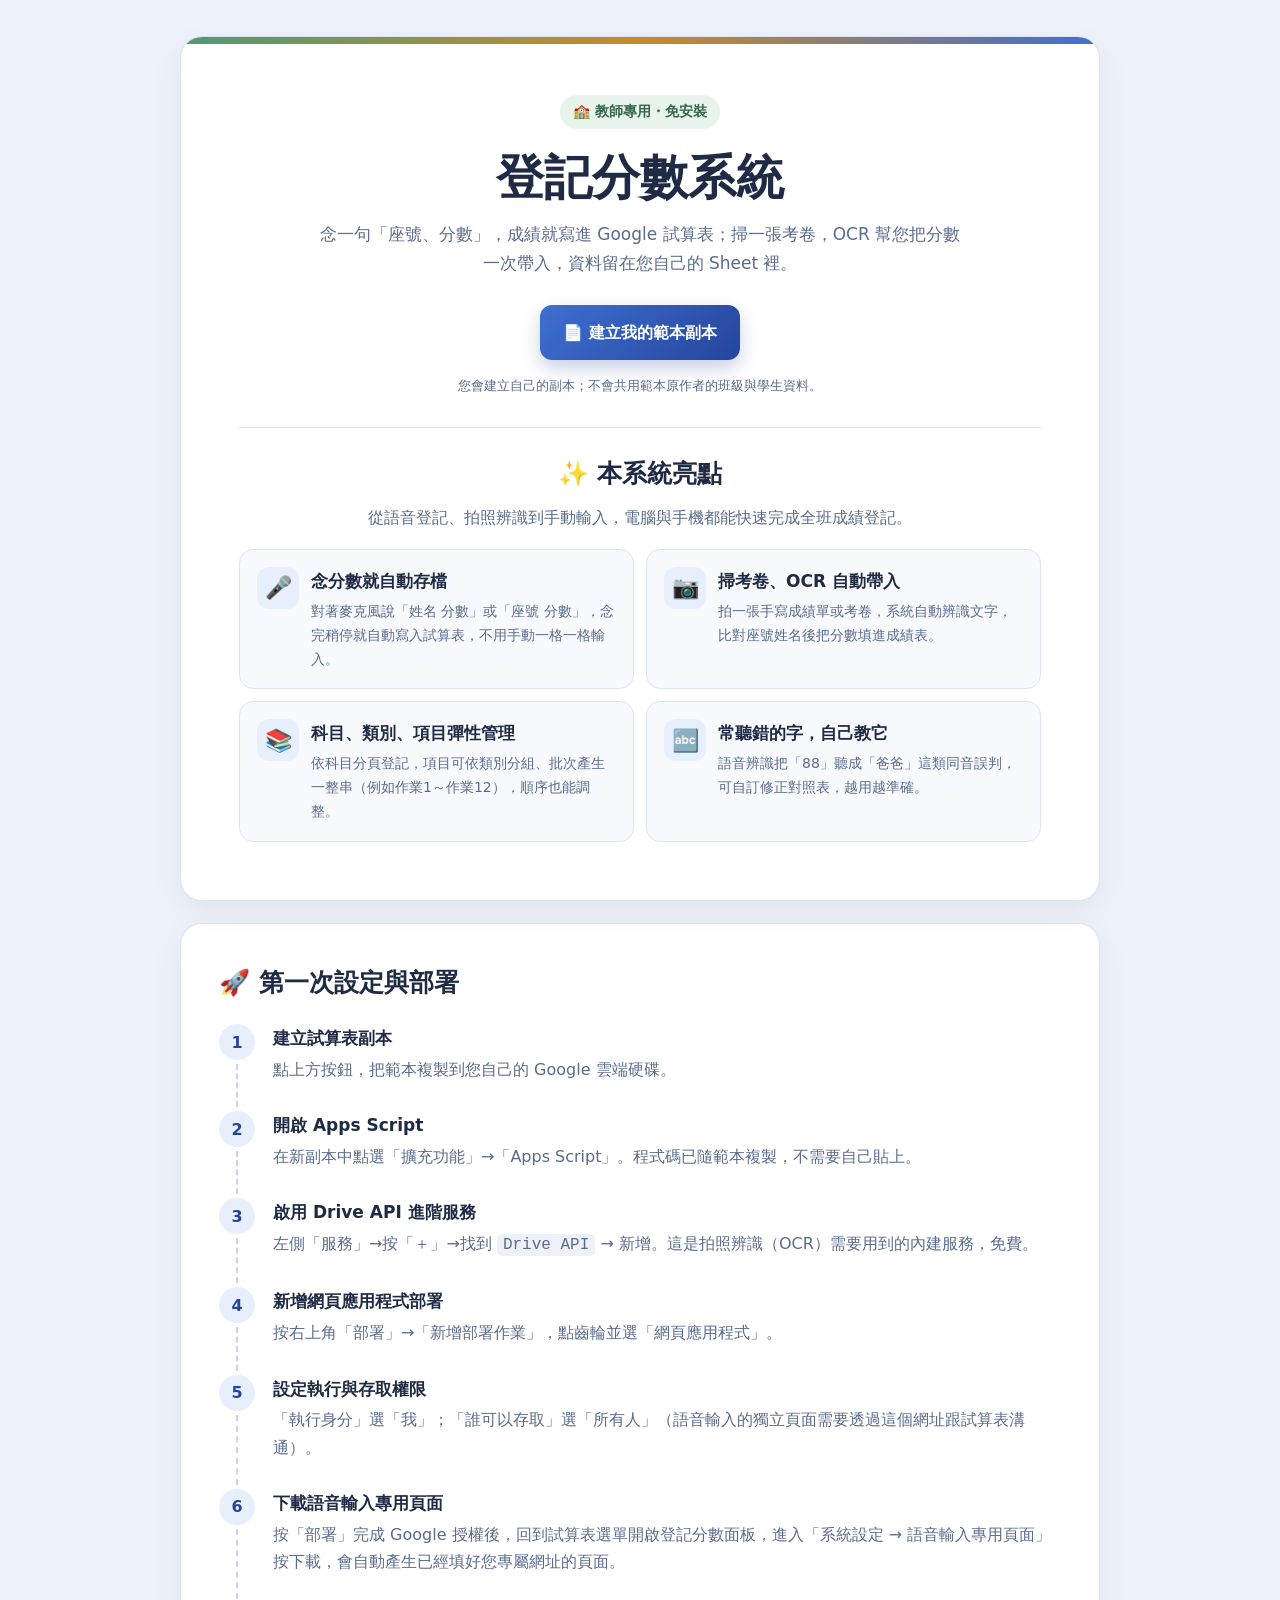
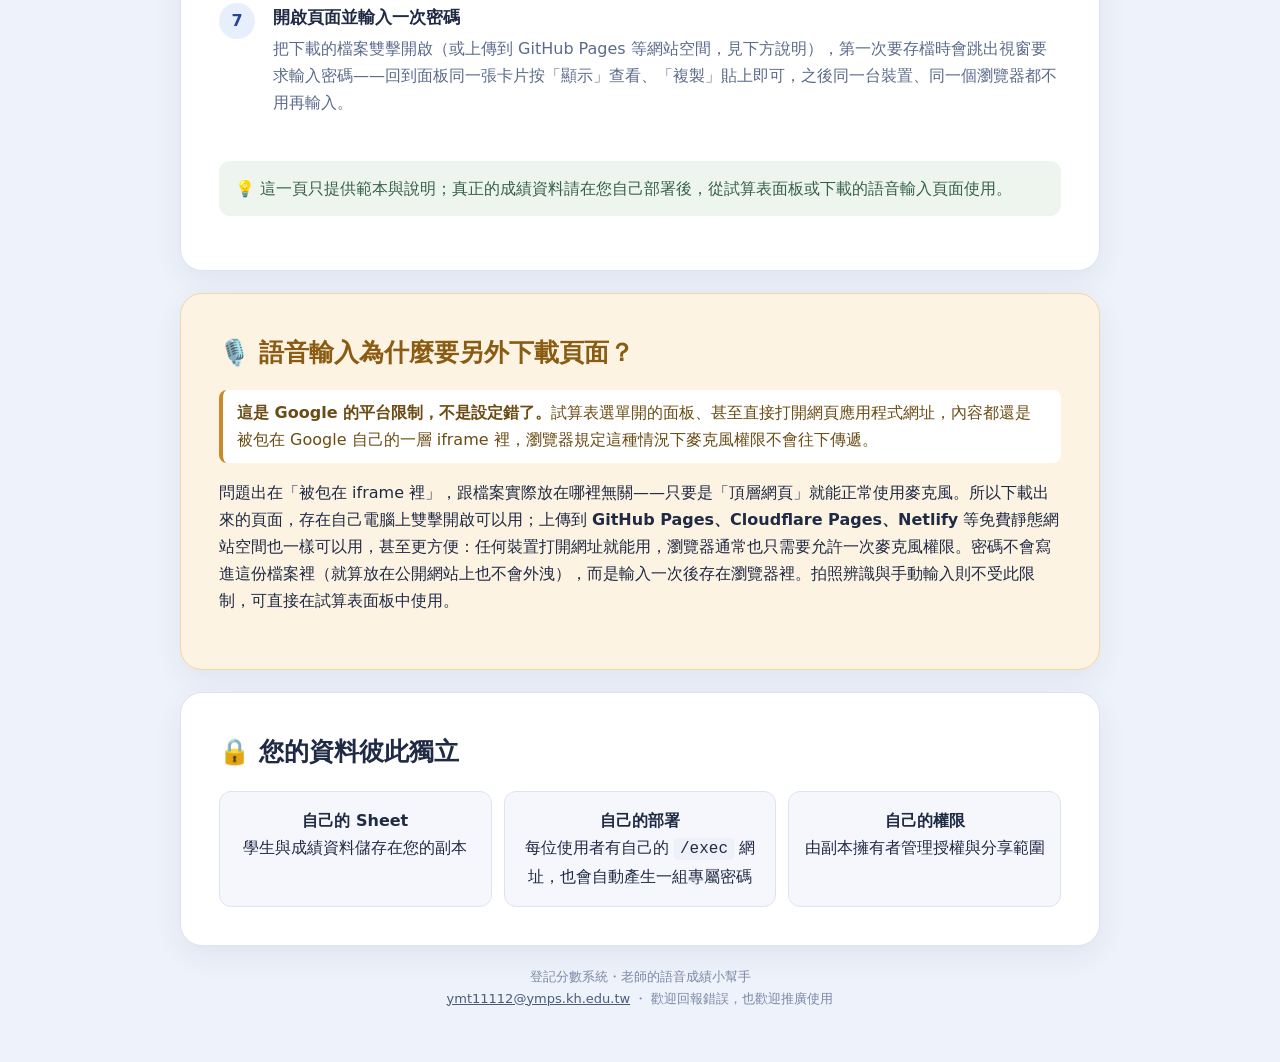
==== commit 21a37b4e: "Swap index.html and source.html Landing/guide page now lives at index.html so it's what visitors lan" ====
--- a/index.html
+++ b/index.html
@@ -1,1975 +1,88 @@
-<!DOCTYPE html>
-<html>
+<!doctype html>
+<html lang="zh-Hant-TW">
 <head>
-  <base target="_top">
   <meta charset="utf-8">
-  <meta name="viewport" content="width=device-width, initial-scale=1, maximum-scale=1">
-  <title>登記分數系統</title>
+  <meta name="viewport" content="width=device-width, initial-scale=1">
+  <meta name="description" content="登記分數系統：建立自己的 Google Sheet 副本並部署專屬 GAS 網頁，用語音或拍照登記全班成績。">
+  <title>登記分數系統｜建立副本與部署說明</title>
   <style>
-    :root {
-      --ink: #1a2e27;
-      --forest: #1f3d33;
-      --forest-light: #2c5346;
-      --mint-bg: #eef5f0;
-      --card-bg: #ffffff;
-      --line: #dde8e1;
-      --muted: #6b8079;
-      --gold: #f0b429;
-      --gold-ink: #7a5405;
-      --gold-tint: #fdf1d9;
-      --teal: #2f9e8f;
-      --teal-tint: #e3f5f2;
-      --purple: #7c5cbf;
-      --purple-tint: #efe9fb;
-      --blue: #3f7dd1;
-      --blue-tint: #e8f0fc;
-      --danger: #d64545;
-    }
-    * { box-sizing: border-box; }
-    body {
-      font-family: "Microsoft JhengHei", "PingFang TC", sans-serif;
-      margin: 0;
-      background: var(--mint-bg);
-      color: var(--ink);
-      font-size: 14px;
-    }
-    #app { padding: 12px 16px 20px; }
-
-    .appHeader { display: flex; align-items: baseline; gap: 8px; margin-bottom: 10px; }
-    .appTitle { font-size: 18px; font-weight: 700; color: var(--forest); }
-    .appVersion { font-size: 12px; color: var(--muted); font-family: monospace; background: var(--card-bg); padding: 2px 8px; border-radius: 999px; border: 1px solid var(--line); }
-
-    /* 頁籤跟「目前科目」併成同一列，節省畫面高度 */
-    .topBar { display: flex; align-items: center; gap: 10px; flex-wrap: wrap; margin-bottom: 10px; }
-
-    .tabs { display: flex; gap: 6px; flex-wrap: wrap; }
-    .tab {
-      border: 1px solid var(--line); background: var(--card-bg); color: var(--forest);
-      padding: 9px 18px; border-radius: 999px;
-      cursor: pointer; font-size: 14px; font-weight: 600;
-    }
-    .tab.active { background: var(--forest); color: #fff; border-color: var(--forest); }
-
-    .subjectBar {
-      display: flex; align-items: center; gap: 8px; flex: 1; min-width: 260px;
-      background: var(--card-bg); padding: 10px 14px; border-radius: 14px;
-      border: 1px solid var(--line); box-shadow: 0 1px 3px rgba(31,61,51,.06);
-    }
-    .subjectBar select { font-size: 14px; padding: 5px 8px; border-radius: 6px; border: 1px solid var(--line); }
-
-    .panel {
-      background: var(--card-bg); border-radius: 16px; border: 1px solid var(--line);
-      padding: 16px; box-shadow: 0 1px 3px rgba(31,61,51,.06);
-      min-height: 480px;
-    }
-    .panel[hidden] { display: none; }
-
-    h3 { margin: 0 0 10px; font-size: 15px; color: var(--forest); }
-    .row { display: flex; gap: 8px; align-items: center; margin-bottom: 10px; flex-wrap: wrap; }
-    input[type=text], input[type=number], select, textarea {
-      font-size: 14px; padding: 6px 8px; border: 1px solid var(--line); border-radius: 8px;
-    }
-    textarea { width: 100%; font-family: inherit; }
-    button {
-      font-size: 13.5px; padding: 7px 16px; border-radius: 999px; border: none;
-      background: var(--forest); color: #fff; cursor: pointer; font-weight: 600;
-    }
-    button.secondary { background: var(--mint-bg); color: var(--forest); border: 1px solid var(--line); }
-    button.danger { background: var(--danger); }
-    button.gold { background: var(--gold); color: var(--gold-ink); }
-    button:disabled { opacity: .5; cursor: not-allowed; }
-
-    table { border-collapse: collapse; width: 100%; margin-top: 8px; }
-    th, td { border: 1px solid var(--line); padding: 6px 8px; text-align: center; font-size: 13.5px; }
-    th { background: var(--mint-bg); color: var(--forest); }
-    td input[type=number] { width: 70px; text-align: center; }
-    tr.flash td { animation: flash 1s ease; }
-    td.flash { animation: flash 1s ease; }
-    @keyframes flash { from { background: var(--gold-tint); } to { background: transparent; } }
-
-    .list-item {
-      display: flex; justify-content: space-between; align-items: center;
-      padding: 7px 12px; border: 1px solid var(--line); border-radius: 10px; margin-bottom: 6px;
-      background: #fbfdfb;
-    }
-    .muted { color: var(--muted); font-size: 12.5px; }
-    .toast {
-      position: fixed; top: 10px; right: 16px; padding: 10px 16px; border-radius: 10px;
-      color: #fff; font-weight: 600; z-index: 999; box-shadow: 0 2px 8px rgba(0,0,0,.2);
-      display: none;
-    }
-    .toast.ok { background: var(--forest); }
-    .toast.err { background: var(--danger); }
-
-    /* 獨立頁面密碼輸入畫面：不用瀏覽器原生 prompt()，避免手機的精簡 WebView 不支援 */
-    .tokenGate {
-      display: none; position: fixed; inset: 0; z-index: 2000;
-      background: rgba(20, 24, 35, .55); align-items: center; justify-content: center; padding: 16px;
-    }
-    .tokenGate .box {
-      background: var(--card-bg); border-radius: 16px; padding: 22px; max-width: 360px; width: 100%;
-      box-shadow: 0 8px 30px rgba(0,0,0,.25);
-    }
-    .tokenGate .box h3 { margin-top: 0; }
-    .tokenGate .box input { width: 100%; margin-bottom: 12px; }
-    .tokenGate .box button { width: 100%; }
-
-    .subpanel {
-      border: 1px dashed var(--line); border-radius: 12px; padding: 12px; margin-top: 12px;
-    }
-    .log { height: 160px; min-height: 70px; resize: vertical; overflow-y: auto; overflow-x: hidden; font-size: 13px; margin-top: 8px; border: 1px solid var(--line); border-radius: 10px; }
-    .log div { padding: 3px 6px; border-bottom: 1px dotted var(--line); }
-    .log .ok { color: var(--forest); }
-    .log .warn { color: var(--gold-ink); }
-    #photoPreview { max-width: 160px; max-height: 160px; margin-top: 8px; border-radius: 6px; display: none; }
-    .pill { display:inline-block; padding:2px 10px; border-radius:999px; background:var(--mint-bg); color: var(--forest); font-size:12px; margin-left:6px;}
-
-    /* 科目／類別／項目設定：合併一個頁籤，用可收合卡片區分，節省頁籤數量 */
-    .card { border: 1px solid var(--line); border-radius: 14px; margin-bottom: 12px; overflow: hidden; }
-    .card:last-child { margin-bottom: 0; }
-    .cardHeader {
-      display: flex; justify-content: space-between; align-items: center;
-      padding: 12px 14px; background: var(--mint-bg); cursor: pointer; user-select: none;
-    }
-    .cardHeader b { font-size: 15px; color: var(--forest); display: flex; align-items: center; }
-    .cardToggle { font-size: 12px; color: var(--muted); transition: transform .15s; }
-    .card.collapsed .cardToggle { transform: rotate(-90deg); }
-    .cardBody { padding: 14px; }
-    .cardBody[hidden] { display: none; }
-    #studentScoreTable td.seqNum { cursor: pointer; font-weight: 700; color: var(--forest); }
-    #studentScoreTable td.seqNum:hover { background: var(--mint-bg); }
-
-    .cardIcon {
-      display: inline-flex; align-items: center; justify-content: center;
-      width: 28px; height: 28px; border-radius: 8px; margin-right: 8px; font-size: 15px;
-    }
-    .cardIcon.tint-gold { background: var(--gold-tint); }
-    .cardIcon.tint-purple { background: var(--purple-tint); }
-    .cardIcon.tint-blue { background: var(--blue-tint); }
-    .cardIcon.tint-teal { background: var(--teal-tint); }
-
-    .subjectBtn { background: var(--card-bg); color: var(--forest); border: 1px solid var(--line); padding: 6px 14px; }
-    .subjectBtn.active { background: var(--forest); color: #fff; border-color: var(--forest); }
-
-    /* 目前科目：電腦版用按鈕列，手機版改用下拉選單（比較不佔版面） */
-    .subjectSelectMobile { display: none; }
-    @media (max-width: 640px) {
-      .subjectButtonsDesktop { display: none; }
-      .subjectSelectMobile { display: block; width: 100%; }
-    }
-
-    /* 電腦網頁：語音輸入區跟成績表並排雙欄，方便邊念邊對照 */
-    .voiceTableSplit { display: flex; gap: 0; align-items: flex-start; margin-top: 12px; }
-    .voiceTableSplit > .voiceCol { flex: 1; min-width: 220px; margin-top: 0; }
-    .voiceTableSplit > .tableCol { flex: 1; min-width: 220px; margin-top: 0; }
-    .colResizer {
-      flex: 0 0 auto; width: 12px; align-self: stretch; cursor: col-resize;
-      position: relative; margin: 0 2px;
-    }
-    .colResizer::after {
-      content: ''; position: absolute; left: 50%; top: 8px; bottom: 8px;
-      width: 4px; margin-left: -2px; border-radius: 2px; background: var(--line);
-    }
-    .colResizer:hover::after, .colResizer.dragging::after { background: var(--forest-light); }
-    .tableScroll { height: 480px; min-height: 200px; resize: vertical; overflow-y: auto; overflow-x: auto; border-radius: 10px; }
-
-    /* 手機（窄螢幕）友善調整 */
-    @media (max-width: 640px) {
-      #app { padding: 8px 8px 16px; }
-      .topBar { flex-direction: column; align-items: stretch; gap: 6px; }
-      .tabs { gap: 4px; }
-      .tab { flex: 1 1 30%; padding: 10px 6px; font-size: 13px; min-height: 40px; }
-      .subjectBar { flex-wrap: wrap; min-width: 0; }
-      .subjectBar select { flex: 1; min-width: 0; }
-      .panel { padding: 10px; }
-      .row { flex-direction: column; align-items: stretch; }
-      .row > * { width: 100%; }
-      /* 輸入框字體至少 16px，避免 iPhone 點下去自動放大整頁 */
-      input[type=text], input[type=number], select, textarea {
-        font-size: 16px; padding: 10px;
-      }
-      button { font-size: 15px; padding: 12px 14px; min-height: 44px; }
-      .list-item { flex-wrap: wrap; gap: 6px; }
-      .list-item button { width: auto; }
-      table { font-size: 13px; }
-      td input[type=number] { width: 100%; font-size: 16px; }
-      #photoPreview { max-width: 100%; height: auto; }
-      /* 手機版：語音輸入區跟成績表改回上下排列，拖曳分隔線跟調整高度都用不到 */
-      .voiceTableSplit { flex-direction: column; }
-      .colResizer { display: none; }
-      .voiceTableSplit > .voiceCol { width: auto !important; }
-      .tableScroll { height: auto; max-height: none; resize: none; overflow-y: visible; }
-    }
+    :root{--ink:#1f2a44;--muted:#5b6b8c;--paper:#ffffff;--line:#dde3f0;--blue:#3f6fd1;--blue2:#25459c;--green:#4f9b72;--gold:#c98a2b;--gold-bg:#fdf3e3}
+    *{box-sizing:border-box}
+    body{margin:0;background:#eef2fb;color:var(--ink);font-family:system-ui,-apple-system,"Noto Sans TC","Microsoft JhengHei",sans-serif;line-height:1.7}
+    a{color:inherit}.wrap{width:min(920px,calc(100% - 32px));margin:auto;padding:36px 0 56px}
+    .hero,.card{background:var(--paper);border:1px solid var(--line);border-radius:22px;box-shadow:0 10px 30px rgba(31,42,68,.07)}
+    .hero{padding:clamp(28px,6vw,58px);text-align:center;position:relative;overflow:hidden}
+    .hero:before{content:"";position:absolute;inset:0 0 auto;height:7px;background:linear-gradient(90deg,#4f9b72,#c98a2b,#3f6fd1)}
+    .badge{display:inline-block;padding:5px 13px;border-radius:999px;background:#e8f3ec;color:#35664a;font-size:14px;font-weight:700}
+    h1{font-size:clamp(30px,6vw,48px);line-height:1.2;margin:20px 0 14px}h2{margin:0 0 14px;font-size:25px}h3{margin:22px 0 8px;font-size:18px}
+    .lead{max-width:650px;margin:0 auto 27px;color:var(--muted);font-size:17px}
+    .cta{display:inline-flex;align-items:center;justify-content:center;gap:8px;background:linear-gradient(135deg,var(--blue),var(--blue2));color:white;text-decoration:none;font-weight:800;padding:14px 23px;border-radius:12px;box-shadow:0 8px 18px rgba(37,69,156,.25)}
+    .cta:hover{filter:brightness(1.04);transform:translateY(-1px)}.safe{margin:15px 0 0;color:var(--muted);font-size:13px}
+    .todo{display:inline-block;margin-left:8px;padding:3px 9px;border:1px dashed var(--gold);border-radius:999px;color:#8a5b12;font-size:12px;font-family:ui-monospace,SFMono-Regular,Consolas,monospace;vertical-align:middle}
+    .card{padding:clamp(22px,5vw,38px);margin-top:22px}.steps{list-style:none;padding:0;margin:20px 0 0;counter-reset:step}.steps>li{counter-increment:step;position:relative;padding:0 0 25px 54px}.steps>li:before{content:counter(step);position:absolute;left:0;top:0;width:36px;height:36px;border-radius:50%;display:grid;place-items:center;background:#e8effc;color:var(--blue2);font-weight:900}.steps>li:not(:last-child):after{content:"";position:absolute;left:17px;top:40px;bottom:4px;border-left:2px dashed #c9d4ee}
+    .steps strong{display:block;font-size:17px}.steps p{margin:3px 0;color:var(--muted)}code{font-family:ui-monospace,SFMono-Regular,Consolas,monospace;background:#eef1f8;padding:2px 6px;border-radius:5px;overflow-wrap:anywhere}
+    .optional{border-color:#f0d9a8;background:var(--gold-bg)}.optional h2{color:#8a5b12}.notice{border-left:4px solid var(--gold);padding:9px 14px;background:white;border-radius:8px;color:#6b4c14}
+    .tip{padding:14px 16px;border-radius:11px;background:#edf5ee;color:#376048}.privacy{display:grid;grid-template-columns:repeat(3,1fr);gap:12px;margin-top:18px}.privacy div{background:#f5f7fc;border:1px solid var(--line);padding:15px;border-radius:12px;text-align:center}.privacy b{display:block}
+    .section-intro{color:var(--muted);margin:-6px 0 18px}.feature-grid{display:grid;grid-template-columns:repeat(2,minmax(0,1fr));gap:12px}.feature{display:flex;align-items:flex-start;gap:12px;padding:17px;margin:0;border:1px solid var(--line);border-radius:14px;background:#f7f9fd}.feature-icon{display:grid;place-items:center;flex:0 0 42px;width:42px;height:42px;border-radius:12px;background:#e8effc;font-size:22px}.feature-copy{min-width:0;flex:1}.feature h3{margin:0 0 4px;font-size:17px}.feature p{margin:0;color:var(--muted);font-size:14px}
+    footer{text-align:center;color:#7c88a6;font-size:13px;margin-top:20px}.footer-note a{color:#4b5b7c}.footer-note a:hover{text-decoration:none}
+    @media(max-width:650px){.privacy,.feature-grid{grid-template-columns:1fr}.wrap{width:min(100% - 20px,920px);padding-top:15px}.steps>li{padding-left:48px}.feature{padding:14px}}
+    .highlights-panel{margin-top:30px;padding-top:25px;border-top:1px solid var(--line);text-align:left}.highlights-panel h2,.highlights-panel .section-intro{text-align:center}
   </style>
 </head>
 <body>
-<div id="app">
+  <main class="wrap">
+    <section class="hero">
+      <span class="badge">🏫 教師專用・免安裝</span>
+      <h1>登記分數系統</h1>
+      <p class="lead">念一句「座號、分數」，成績就寫進 Google 試算表；掃一張考卷，OCR 幫您把分數一次帶入，資料留在您自己的 Sheet 裡。</p>
+      <a class="cta" href="https://docs.google.com/spreadsheets/d/1hmZkPWtQcXGuz6TSY8d7pv2J_RscmW8LQA9Y8_LLwus/copy" target="_blank" rel="noopener noreferrer">📄 建立我的範本副本</a>
+      <p class="safe">您會建立自己的副本；不會共用範本原作者的班級與學生資料。</p>
 
-  <div class="appHeader">
-    <span class="appTitle">📊 登記分數系統</span>
-    <span class="appVersion">v1.0.0</span>
-  </div>
-
-  <div class="topBar">
-    <div class="tabs">
-      <button class="tab active" data-tab="students">名單管理</button>
-      <button class="tab" data-tab="setup">科目設定</button>
-      <button class="tab" data-tab="system">系統設定</button>
-      <button class="tab" data-tab="scores">登記成績</button>
-    </div>
-
-    <div class="subjectBar">
-      目前科目：
-      <span id="subjectButtons" class="row subjectButtonsDesktop" style="margin:0;"></span>
-      <select id="subjectSelectMobile" class="subjectSelectMobile" onchange="selectSubject(this.value)"></select>
-      <span class="muted" id="subjectHint"></span>
-      <span style="flex:1"></span>
-      <button class="gold" onclick="downloadStandaloneIndex()">⬇️ 下載語音輸入用的網頁</button>
-      <span id="loadingIndicator" class="pill" style="display:none;">⏳ 載入中...</span>
-    </div>
-  </div>
-
-  <!-- 科目設定（科目／類別／項目，合併頁籤，用可收合卡片區分） -->
-  <div class="panel" id="panel-setup" hidden>
-    <div class="card">
-      <div class="cardHeader" onclick="toggleCard('card-subjects')">
-        <b><span class="cardIcon tint-purple">📚</span> 科目管理</b>
-        <span class="cardToggle" id="cardToggle-card-subjects">▾</span>
-      </div>
-      <div class="cardBody" id="card-subjects">
-        <h3>新增科目</h3>
-        <div class="row">
-          <input type="text" id="newSubjectName" placeholder="例如：數學、英文、自然">
-          <button onclick="onAddSubject()">新增科目</button>
-        </div>
-        <h3>科目清單</h3>
-        <div id="subjectList"></div>
-      </div>
-    </div>
-
-    <div class="card">
-      <div class="cardHeader" onclick="toggleCard('card-categories')">
-        <b><span class="cardIcon tint-gold">🏷️</span> 類別管理</b>
-        <span class="cardToggle" id="cardToggle-card-categories">▾</span>
-      </div>
-      <div class="cardBody" id="card-categories">
-        <h3>新增成績類別</h3>
-        <div class="row">
-          <input type="text" id="newCategoryName" placeholder="例如：考卷、作業、期中考試卷">
-          <button onclick="onAddCategory()">新增類別</button>
-        </div>
-        <p class="muted">類別是共用的，會出現在所有科目「新增項目」的下拉選單中。</p>
-        <h3>類別清單</h3>
-        <div id="categoryList"></div>
-      </div>
-    </div>
-
-    <div class="card">
-      <div class="cardHeader" onclick="toggleCard('card-items')">
-        <b><span class="cardIcon tint-blue">📝</span> 項目管理</b>
-        <span class="cardToggle" id="cardToggle-card-items">▾</span>
-      </div>
-      <div class="cardBody" id="card-items">
-        <h3>新增登記項目（例如：第一次段考、第3次作業）</h3>
-        <div class="row">
-          <select id="newItemCategory"></select>
-          <input type="text" id="newItemName" placeholder="項目名稱，例如：第一次段考">
-          <input type="number" id="newItemMax" placeholder="滿分(選填)" style="width:90px">
-          <button onclick="onAddItem()">新增項目</button>
-        </div>
-
-        <div class="subpanel">
-          <b>⚡ 批次產生一系列項目</b>
-          <p class="muted">例如類別選「作業」、前綴輸入「作業」、起始編號 1、數量輸入 6，會一次產生「作業1」～「作業6」；之後要接著產生「作業7」～「作業12」，起始編號改成 7 即可。</p>
-          <div class="row">
-            <select id="seriesCategory"></select>
-            <input type="text" id="seriesBaseName" placeholder="名稱前綴，例如：作業">
-            <input type="number" id="seriesStart" placeholder="起始編號" value="1" style="width:90px">
-            <input type="number" id="seriesCount" placeholder="數量" style="width:80px">
-            <input type="number" id="seriesMax" placeholder="滿分(選填)" style="width:90px">
-            <button onclick="onAddItemSeries()">批次產生</button>
-          </div>
-        </div>
-
-        <h3>目前科目的項目清單</h3>
-        <div id="itemList"></div>
-      </div>
-    </div>
-  </div>
-
-  <!-- 名單管理 -->
-  <div class="panel" id="panel-students">
-    <h3>新增單一學生</h3>
-    <div class="row">
-      <input type="text" id="newSeat" placeholder="座號(選填)" style="width:80px">
-      <input type="text" id="newStuName" placeholder="姓名">
-      <button onclick="onAddStudent()">新增</button>
-    </div>
-    <h3>批次貼上名單</h3>
-    <div class="row" style="align-items:flex-start">
-      <textarea id="bulkStudents" rows="4" style="flex:1" placeholder="每行一位學生，可用「座號 姓名」或只有「姓名」，例如：&#10;1 王小明&#10;2 陳小華"></textarea>
-      <button onclick="onBulkAddStudents()">批次匯入</button>
-    </div>
-
-    <div class="subpanel">
-      <b>📥 從其他科目複製名單</b>
-      <p class="muted">同一班通常各科名單相同，可直接從已經建好名單的科目複製過來，不用重新輸入一次。</p>
-      <div class="row">
-        <select id="copySourceSubject"></select>
-        <button class="secondary" onclick="onCopyStudentsFrom()">複製名單過來</button>
-      </div>
-    </div>
-
-    <h3>目前科目的學生名單</h3>
-    <div id="studentList"></div>
-  </div>
-
-  <!-- 系統設定：資料庫、語音修正設定 -->
-  <div class="panel" id="panel-system" hidden>
-    <div class="card">
-      <div class="cardHeader" onclick="toggleCard('card-download')">
-        <b><span class="cardIcon tint-teal">🎙️</span> 語音輸入專用頁面</b>
-        <span class="cardToggle" id="cardToggle-card-download">▾</span>
-      </div>
-      <div class="cardBody" id="card-download">
-        <p class="muted">語音輸入因為麥克風權限限制，不能在這個面板或網頁應用程式網址裡使用，必須開啟成「頂層網頁」——可以是存到自己電腦雙擊開啟，也可以上傳到 GitHub Pages 等網站空間，任何裝置用瀏覽器打開都能用。下載按鈕在最上方「目前科目」那一列的右邊（⬇️ 下載語音輸入用的網頁），需要先完成「部署 → 新增部署作業 → 網頁應用程式」，這個按鈕才抓得到你的專屬網址；還沒部署的話按下去會提示你先部署。</p>
-
-        <div class="row" style="margin-top:14px; align-items:center;">
-          <span class="muted">你的密碼：</span>
-          <code id="myTokenDisplay">••••••••</code>
-          <button class="secondary" onclick="revealMyToken()">顯示</button>
-          <button class="secondary" onclick="copyMyToken()">複製</button>
-        </div>
-        <p class="muted">下載的檔案不會寫死密碼（避免萬一放到公開網站外流），語音輸入頁面第一次要存檔時會跳出畫面要你輸入密碼，把這裡的密碼複製貼上即可，之後同一台裝置就不用再輸入。</p>
-
-        <div style="margin-top:14px; border-top:1px dashed var(--line); padding-top:12px;">
-          <p class="muted">大多數情況不需要用到下面這個。只有下載出來的網址一直不對（例如連線一直失敗）時，才需要手動指定一次正確的 <code>/exec</code> 網址。這個設定只存在你自己這份試算表裡，<b>不會被複製到別人建立的副本</b>，可以放心分享範本。</p>
-          <div class="row">
-            <input type="text" id="manualUrlInput" placeholder="正確的 /exec 網址（通常不需要填）" style="flex:1; min-width:220px;">
-            <button class="secondary" onclick="onSetManualUrl()">設定</button>
-          </div>
-          <p class="muted" id="manualUrlCurrent"></p>
+      <div class="highlights-panel" aria-labelledby="highlights-title">
+        <h2 id="highlights-title">✨ 本系統亮點</h2>
+        <p class="section-intro">從語音登記、拍照辨識到手動輸入，電腦與手機都能快速完成全班成績登記。</p>
+        <div class="feature-grid">
+          <article class="feature"><span class="feature-icon">🎤</span><div class="feature-copy"><h3>念分數就自動存檔</h3><p>對著麥克風說「姓名 分數」或「座號 分數」，念完稍停就自動寫入試算表，不用手動一格一格輸入。</p></div></article>
+          <article class="feature"><span class="feature-icon">📷</span><div class="feature-copy"><h3>掃考卷、OCR 自動帶入</h3><p>拍一張手寫成績單或考卷，系統自動辨識文字，比對座號姓名後把分數填進成績表。</p></div></article>
+          <article class="feature"><span class="feature-icon">📚</span><div class="feature-copy"><h3>科目、類別、項目彈性管理</h3><p>依科目分頁登記，項目可依類別分組、批次產生一整串（例如作業1～作業12），順序也能調整。</p></div></article>
+          <article class="feature"><span class="feature-icon">🔤</span><div class="feature-copy"><h3>常聽錯的字，自己教它</h3><p>語音辨識把「88」聽成「爸爸」這類同音誤判，可自訂修正對照表，越用越準確。</p></div></article>
         </div>
       </div>
-    </div>
+    </section>
 
-    <div class="card">
-      <div class="cardHeader" onclick="toggleCard('card-database')">
-        <b><span class="cardIcon tint-blue">📊</span> 資料庫</b>
-        <span class="cardToggle" id="cardToggle-card-database">▾</span>
+    <section class="card">
+      <h2>🚀 第一次設定與部署</h2>
+      <ol class="steps">
+        <li><strong>建立試算表副本</strong><p>點上方按鈕，把範本複製到您自己的 Google 雲端硬碟。</p></li>
+        <li><strong>開啟 Apps Script</strong><p>在新副本中點選「擴充功能」→「Apps Script」。程式碼已隨範本複製，不需要自己貼上。</p></li>
+        <li><strong>啟用 Drive API 進階服務</strong><p>左側「服務」→按「＋」→找到 <code>Drive API</code> → 新增。這是拍照辨識（OCR）需要用到的內建服務，免費。</p></li>
+        <li><strong>新增網頁應用程式部署</strong><p>按右上角「部署」→「新增部署作業」，點齒輪並選「網頁應用程式」。</p></li>
+        <li><strong>設定執行與存取權限</strong><p>「執行身分」選「我」；「誰可以存取」選「所有人」（語音輸入的獨立頁面需要透過這個網址跟試算表溝通）。</p></li>
+        <li><strong>下載語音輸入專用頁面</strong><p>按「部署」完成 Google 授權後，回到試算表選單開啟登記分數面板，進入「系統設定 → 語音輸入專用頁面」按下載，會自動產生已經填好您專屬網址的頁面。</p></li>
+        <li><strong>開啟頁面並輸入一次密碼</strong><p>把下載的檔案雙擊開啟（或上傳到 GitHub Pages 等網站空間，見下方說明），第一次要存檔時會跳出視窗要求輸入密碼——回到面板同一張卡片按「顯示」查看、「複製」貼上即可，之後同一台裝置、同一個瀏覽器都不用再輸入。</p></li>
+      </ol>
+      <p class="tip">💡 這一頁只提供範本與說明；真正的成績資料請在您自己部署後，從試算表面板或下載的語音輸入頁面使用。</p>
+    </section>
+
+    <section class="card optional">
+      <h2>🎙️ 語音輸入為什麼要另外下載頁面？</h2>
+      <p class="notice"><strong>這是 Google 的平台限制，不是設定錯了。</strong>試算表選單開的面板、甚至直接打開網頁應用程式網址，內容都還是被包在 Google 自己的一層 iframe 裡，瀏覽器規定這種情況下麥克風權限不會往下傳遞。</p>
+      <p>問題出在「被包在 iframe 裡」，跟檔案實際放在哪裡無關——只要是「頂層網頁」就能正常使用麥克風。所以下載出來的頁面，存在自己電腦上雙擊開啟可以用；上傳到 <strong>GitHub Pages、Cloudflare Pages、Netlify</strong> 等免費靜態網站空間也一樣可以用，甚至更方便：任何裝置打開網址就能用，瀏覽器通常也只需要允許一次麥克風權限。密碼不會寫進這份檔案裡（就算放在公開網站上也不會外洩），而是輸入一次後存在瀏覽器裡。拍照辨識與手動輸入則不受此限制，可直接在試算表面板中使用。</p>
+    </section>
+
+    <section class="card">
+      <h2>🔒 您的資料彼此獨立</h2>
+      <div class="privacy">
+        <div><b>自己的 Sheet</b>學生與成績資料儲存在您的副本</div>
+        <div><b>自己的部署</b>每位使用者有自己的 <code>/exec</code> 網址，也會自動產生一組專屬密碼</div>
+        <div><b>自己的權限</b>由副本擁有者管理授權與分享範圍</div>
       </div>
-      <div class="cardBody" id="card-database">
-        <div class="row">
-          <button onclick="openSpreadsheet()">📊 開啟整份試算表</button>
-          <button class="secondary" onclick="openCurrentSubjectSheet()">開啟目前科目工作表</button>
-          <button class="secondary" onclick="refreshAllData()">🔄 重新整理資料</button>
-        </div>
-        <p class="muted">「重新整理資料」會重新從試算表讀取科目、類別、學生、語音修正等所有設定，如果懷疑畫面跟試算表不同步，可以按這個。</p>
-      </div>
-    </div>
+    </section>
 
-    <div class="card">
-      <div class="cardHeader" onclick="toggleCard('card-corrections')">
-        <b><span class="cardIcon tint-purple">🔤</span> 語音修正設定</b>
-        <span class="cardToggle" id="cardToggle-card-corrections">▾</span>
-      </div>
-      <div class="cardBody" id="card-corrections">
-        <h3>新增修正對照</h3>
-        <p class="muted">語音辨識常會把某些字詞聽成同音的別的字，例如把「98」聽成「酒吧」、把「88」聽成「爸爸」。在這裡新增後，之後語音輸入（含手機聽寫）辨識到的文字，只要含有「原本聽到的文字」都會自動先換成「要修正成的文字」再解析分數，不用每次手動改。</p>
-        <div class="row">
-          <input type="text" id="newCorrectionFrom" placeholder="原本聽到的文字，例如：爸爸">
-          <input type="text" id="newCorrectionTo" placeholder="要修正成的文字/數字，例如：88">
-          <button onclick="onAddTextCorrection()">新增</button>
-        </div>
-        <h3>目前的修正對照表</h3>
-        <div id="correctionList"></div>
-      </div>
-    </div>
-  </div>
-
-  <!-- 登記成績 -->
-  <div class="panel" id="panel-scores" hidden>
-    <div class="row" style="background:var(--mint-bg); padding:8px 10px; border-radius:10px;">
-      <label><input type="radio" name="scoreMode" value="byItem" checked onchange="switchScoreMode('byItem')"> 依項目登記（全班一項一項）</label>
-      <label><input type="radio" name="scoreMode" value="byStudent" onchange="switchScoreMode('byStudent')"> 依學生登記（單一學生全部項目）</label>
-    </div>
-
-  <div id="scoreModeItem">
-    <h3>選擇登記項目</h3>
-    <div class="row">
-      <select id="scoreCategoryFilter" onchange="renderScoreItemOptions()" style="min-width:140px"></select>
-      <select id="scoreItemSelect" style="min-width:260px" onchange="loadScoreTable()"></select>
-      <button class="secondary" onclick="loadScoreTable()">載入成績表</button>
-      <button onclick="onSaveScores()">💾 儲存成績</button>
-      <button class="danger" onclick="onClearScores()">🗑 清空此項目成績</button>
-      <span id="scoreMaxHint" class="pill"></span>
-    </div>
-
-    <div class="voiceTableSplit" id="itemSplit">
-      <div class="voiceCol subpanel">
-        <div class="row" style="justify-content:space-between">
-          <b>🎤 語音輸入</b>
-          <div>
-            <button id="voiceStartBtn" class="secondary" onclick="toggleVoice()">開始語音輸入</button>
-          </div>
-        </div>
-        <p class="muted" id="voicePanelWarning" hidden style="color:var(--danger);">⚠️ 這個面板（從試算表選單開啟的）沒辦法使用語音輸入，麥克風權限會被 Google 的畫面擋住。請按上方「目前科目」那一列右邊的「⬇️ 下載語音輸入用的網頁」，開啟下載出來的檔案才能使用語音輸入；密碼可以在「系統設定」頁籤查看並複製。</p>
-        <p class="muted">建議唸法：「姓名 分數」，例如：「王小明 85」；分數固定念兩位數，10分以下請念成兩位數（例如5分念「05」），連續念多筆不用特別停頓也能正確分辨。僅支援電腦版／Android 版 Chrome 瀏覽器，需允許麥克風權限。</p>
-        <div id="voiceInterim" style="min-height:22px; font-weight:600; color:var(--forest);"></div>
-        <div class="log" id="voiceLog"></div>
-
-        <div style="margin-top:10px; border-top:1px dashed var(--line); padding-top:10px;">
-          <p class="muted">📱 手機請改用這個：iPhone 完全不支援本頁語音辨識；Android 也可能因權限限制無法使用。點下面欄位、再點手機鍵盤上的🎤聽寫圖示口述（例如：「3號 85 4號 90 5號 78」），說完按「解析並套用」，不受瀏覽器語音辨識限制影響。</p>
-          <textarea id="dictationText" rows="2" style="width:100%" placeholder="點這裡，再點手機鍵盤的麥克風圖示口述..."></textarea>
-          <button class="secondary" style="margin-top:6px" onclick="applyDictationText()">解析並套用</button>
-        </div>
-      </div>
-
-      <div class="colResizer" title="拖曳調整左右寬度"></div>
-
-      <div class="tableCol subpanel">
-        <h3 style="margin-top:0">成績表（手動輸入，或由語音/拍照自動帶入後再確認）</h3>
-        <div class="tableScroll">
-          <table id="scoreTable">
-            <thead><tr><th>座號</th><th>姓名</th><th>成績</th><th>座號</th><th>姓名</th><th>成績</th></tr></thead>
-            <tbody id="scoreTableBody"></tbody>
-          </table>
-        </div>
-      </div>
-    </div>
-
-    <div class="subpanel">
-      <b>📷 拍照辨識</b>
-      <div class="row" style="margin-top:8px">
-        <input type="file" id="photoInput" accept="image/*" capture="environment">
-        <button class="secondary" onclick="onRunOcr()">開始辨識</button>
-      </div>
-      <img id="photoPreview">
-      <div id="ocrTextWrap" style="display:none; margin-top:8px;">
-        <div class="muted">辨識出的原始文字（可自行修改後重新解析）：</div>
-        <textarea id="ocrRawText" rows="4" style="width:100%"></textarea>
-        <button class="secondary" style="margin-top:6px" onclick="reparseOcr()">重新解析</button>
-      </div>
-      <div class="log" id="ocrLog"></div>
-    </div>
-  </div>
-
-  <div id="scoreModeStudent" hidden>
-    <h3>選擇學生</h3>
-    <div class="row">
-      <button class="secondary" onclick="stepStudent(-1)">◀ 上一位</button>
-      <select id="studentSelectForEntry" style="min-width:200px" onchange="loadStudentScoreTable()"></select>
-      <button class="secondary" onclick="stepStudent(1)">下一位 ▶</button>
-      <button class="secondary" onclick="loadStudentScoreTable()">🔄 重新載入</button>
-      <button onclick="onSaveStudentScores()">💾 儲存這位學生的所有成績</button>
-      <button class="danger" onclick="onClearStudentScores()">🗑 清空這位學生的成績</button>
-    </div>
-
-    <div class="voiceTableSplit" id="studentSplit">
-      <div class="voiceCol subpanel">
-        <div class="row" style="justify-content:space-between">
-          <b>🎤 語音輸入</b>
-          <button id="voiceStudentStartBtn" class="secondary" onclick="toggleVoice()">開始語音輸入</button>
-        </div>
-        <p class="muted" id="voiceStudentPanelWarning" hidden style="color:var(--danger);">⚠️ 這個面板（從試算表選單開啟的）沒辦法使用語音輸入，麥克風權限會被 Google 的畫面擋住。請按上方「目前科目」那一列右邊的「⬇️ 下載語音輸入用的網頁」，開啟下載出來的檔案才能使用語音輸入；密碼可以在「系統設定」頁籤查看並複製。</p>
-        <p class="muted">不用念項目名稱也不用念序號，照勾選順序直接念分數，每個分數固定兩位數字，100 請念「一百」，例如念「九八」代表 98、念「八七」代表 87：「九八，八七，七六...」念完稍停即可接著念下一個，念錯可按「回上一項」重念。僅支援電腦版／Android 版 Chrome 瀏覽器。</p>
-        <div class="row">
-          <button class="secondary" onclick="stepDigitPairBack()">↩ 回上一項（重念一次）</button>
-        </div>
-        <div id="sequentialProgress" class="pill" style="margin-bottom:6px;"></div>
-        <div id="voiceStudentInterim" style="min-height:22px; font-weight:600; color:var(--forest);"></div>
-        <div class="log" id="voiceStudentLog"></div>
-
-        <div style="margin-top:10px; border-top:1px dashed var(--line); padding-top:10px;">
-          <p class="muted">📱 手機請改用這個：iPhone 完全不支援本頁語音辨識；Android 也可能因權限限制無法使用。點下面欄位、用手機鍵盤🎤聽寫圖示口述，說完按「解析並套用」，不受瀏覽器語音辨識限制影響。</p>
-          <textarea id="dictationStudentText" rows="2" style="width:100%" placeholder="點這裡，再點手機鍵盤的麥克風圖示口述..."></textarea>
-          <button class="secondary" style="margin-top:6px" onclick="applyDictationStudentText()">解析並套用</button>
-        </div>
-      </div>
-
-      <div class="colResizer" title="拖曳調整左右寬度"></div>
-
-      <div class="tableCol subpanel">
-        <h3 style="margin-top:0">該生所有項目成績</h3>
-        <div class="row">
-          <button class="secondary" onclick="setAllItemChecks(true)">全選</button>
-          <button class="secondary" onclick="setAllItemChecks(false)">全不選</button>
-          <span class="muted">勾選＋順序決定「序」欄位編號；發現念到一半跟表格對不上了，直接點「序」欄位那個數字，就能把下一筆語音手動指到那一項繼續念，不用整個重來</span>
-        </div>
-        <div class="tableScroll">
-          <table id="studentScoreTable">
-            <thead><tr><th>序</th><th>念</th><th>類別</th><th>項目</th><th>滿分</th><th>成績</th></tr></thead>
-            <tbody id="studentScoreTableBody"></tbody>
-          </table>
-        </div>
-      </div>
-    </div>
-  </div>
-
-  </div>
-
-</div>
-<div class="toast" id="toast"></div>
-
-<div class="tokenGate" id="tokenGate">
-  <div class="box">
-    <h3>請輸入密碼</h3>
-    <p class="muted">在試算表面板「系統設定 → 語音輸入專用頁面」可以查看並複製你的專屬密碼，貼在下面即可，之後這台裝置、這個瀏覽器都不用再輸入。</p>
-    <input type="text" id="tokenGateInput" placeholder="貼上密碼" autocomplete="off" autocapitalize="off" autocorrect="off" spellcheck="false">
-    <button onclick="submitTokenGate()">確定</button>
-  </div>
-</div>
-
-<script>
-// ============================================================
-// 共用工具
-// ============================================================
-// 這份檔案有兩種執行方式：
-// 1. 貼在 Apps Script 裡（試算表選單開的面板）：用 google.script.run 呼叫後端，直接可用。
-// 2. 另存成獨立頁面（語音輸入用）：可以只是本機檔案雙擊開啟，也可以上傳到 GitHub Pages、
-//    Cloudflare Pages、Netlify 等任何 HTTPS 靜態網站空間——重點是「不是被包在 Apps Script
-//    的 iframe 裡的頂層頁面」，麥克風權限才拿得到，跟檔案實際放在哪裡無關。
-//    此時沒有 google.script.run，會改用下面的 WEBAPP_URL 透過網路呼叫已部署的網頁應用程式。
-//    WEBAPP_URL 不用自己手動填！部署好網頁應用程式後，回到面板最上方「目前科目」那一列，
-//    按右邊的「⬇️ 下載語音輸入用的網頁」，系統會自動產生一份已經填好網址的 Index.html 給你下載。
-//    密碼（WEBAPP_TOKEN）故意不會寫進下載的檔案裡——因為這份檔案有可能被放到公開的網站上，
-//    寫死密碼等於任何人看原始碼都能拿到。改成頁面第一次要跟試算表溝通時才詢問密碼，
-//    存進瀏覽器的 localStorage，之後同一台裝置、同一個瀏覽器就不用再輸入。
-//    密碼可以在面板「系統設定 → 語音輸入專用頁面」查看並複製。
-//    注意：密碼輸入畫面故意不用瀏覽器原生的 window.prompt()——手機用「檔案」App
-//    或下載清單打開本機 HTML 時，常常是用精簡版 WebView 顯示，不一定有實作
-//    window.prompt()，呼叫了也可能完全不顯示、直接回傳空值。改成頁面自己畫的
-//    輸入框（見下面 #tokenGate），只要畫得出網頁畫面就一定能用。
-var WEBAPP_URL = '<?!= WEBAPP_URL_INJECT ?>';
-var WEBAPP_TOKEN = (function () {
-  try { return localStorage.getItem('WEBAPP_TOKEN') || ''; } catch (e) { return ''; }
-})();
-var tokenGateResolve_ = null;
-function ensureTokenAsync_() {
-  if (WEBAPP_TOKEN) return Promise.resolve(WEBAPP_TOKEN);
-  return new Promise(function (resolve) {
-    tokenGateResolve_ = resolve;
-    var input = document.getElementById('tokenGateInput');
-    input.value = '';
-    document.getElementById('tokenGate').style.display = 'flex';
-    setTimeout(function () { input.focus(); }, 50);
-  });
-}
-function submitTokenGate() {
-  var input = document.getElementById('tokenGateInput');
-  var v = (input.value || '').trim();
-  if (!v) { input.focus(); return; }
-  WEBAPP_TOKEN = v;
-  try { localStorage.setItem('WEBAPP_TOKEN', WEBAPP_TOKEN); } catch (e) { /* 無痕視窗等情況可能無法存取，忽略 */ }
-  document.getElementById('tokenGate').style.display = 'none';
-  if (tokenGateResolve_) { var r = tokenGateResolve_; tokenGateResolve_ = null; r(WEBAPP_TOKEN); }
-}
-function clearStoredToken_() {
-  WEBAPP_TOKEN = '';
-  try { localStorage.removeItem('WEBAPP_TOKEN'); } catch (e) { /* 忽略 */ }
-}
-document.getElementById('tokenGateInput').addEventListener('keydown', function (e) {
-  if (e.key === 'Enter') submitTokenGate();
-});
-
-// 顯示「載入中」小提示，避免完全沒反應讓人以為沒連線；用計數器處理多個請求同時進行的情況
-var pendingCallCount = 0;
-function showLoading() {
-  pendingCallCount++;
-  var el = document.getElementById('loadingIndicator');
-  if (el) el.style.display = 'inline-block';
-}
-function hideLoading() {
-  pendingCallCount = Math.max(0, pendingCallCount - 1);
-  if (pendingCallCount === 0) {
-    var el = document.getElementById('loadingIndicator');
-    if (el) el.style.display = 'none';
-  }
-}
-
-function call(fnName) {
-  var args = Array.prototype.slice.call(arguments, 1);
-  showLoading();
-  var promise;
-
-  if (window.google && google.script && google.script.run) {
-    promise = new Promise(function (resolve, reject) {
-      var runner = google.script.run
-        .withSuccessHandler(resolve)
-        .withFailureHandler(function (err) { reject(err); });
-      runner[fnName].apply(runner, args);
-    });
-  } else if (!WEBAPP_URL || WEBAPP_URL.indexOf('http') !== 0) {
-    // 獨立頁面模式：透過已部署的網頁應用程式 API 呼叫
-    promise = Promise.reject(new Error('尚未設定 WEBAPP_URL，請先在檔案開頭貼上你部署後的網頁應用程式網址'));
-  } else {
-    // 密碼輸入畫面是非同步的（等使用者在 #tokenGate 畫面按下確定），
-    // 所以整段 fetch 都串在 ensureTokenAsync_() 的 then 裡面。
-    var doFetch = function (tokenToUse, retriesLeft) {
-      return fetch(WEBAPP_URL, {
-        method: 'POST',
-        headers: { 'Content-Type': 'text/plain;charset=utf-8' },
-        body: JSON.stringify({ fn: fnName, args: args, token: tokenToUse })
-      })
-        .then(function (res) { return res.text(); })
-        .then(function (text) {
-          var json;
-          try { json = JSON.parse(text); }
-          catch (e) {
-            var titleMatch = text.match(/<title>([\s\S]*?)<\/title>/i);
-            var hint = titleMatch ? '網頁標題：「' + titleMatch[1] + '」' : '內容開頭：' + text.slice(0, 200);
-            throw new Error('伺服器回傳非預期內容（不是我們的程式，可能是 Google 的驗證/警示頁面），' + hint);
-          }
-          if (json && json.error) {
-            // 密碼錯誤時清掉存的密碼，下次呼叫會重新跳出輸入畫面，避免一直卡在同一組錯的密碼
-            if (json.error.indexOf('密碼不正確') > -1) clearStoredToken_();
-            throw new Error(json.error);
-          }
-          return json.result;
-        })
-        .catch(function (err) {
-          // 只有「網路層級」的失敗（fetch 本身連不上，例如偶發斷線）才自動重試一次；
-          // 伺服器已經有正常回應、只是內容裡帶著錯誤訊息（例如密碼錯誤）的情況不重試，
-          // 直接把錯誤丟出去，避免用同一組錯密碼一直重打。
-          if (err instanceof TypeError && retriesLeft > 0) {
-            return new Promise(function (resolve) { setTimeout(resolve, 800); })
-              .then(function () { return doFetch(tokenToUse, retriesLeft - 1); });
-          }
-          throw err;
-        });
-    };
-    promise = ensureTokenAsync_().then(function (tokenToUse) {
-      return doFetch(tokenToUse, 1);
-    });
-  }
-
-  return promise.then(
-    function (result) { hideLoading(); return result; },
-    function (err) { hideLoading(); throw err; }
-  );
-}
-
-function toast(msg, isErr) {
-  var t = document.getElementById('toast');
-  t.textContent = msg;
-  t.className = 'toast ' + (isErr ? 'err' : 'ok');
-  t.style.display = 'block';
-  clearTimeout(toast._h);
-  toast._h = setTimeout(function () { t.style.display = 'none'; }, 3200);
-}
-function showError(err) { toast((err && err.message) ? err.message : String(err), true); }
-
-// ============================================================
-// 全域狀態
-// ============================================================
-var state = {
-  subject: null,
-  subjects: [],
-  categories: [],
-  textCorrections: [],
-  items: [],
-  students: [],
-  currentItemCol: null,
-  scoreMode: 'byItem',      // 'byItem'：依項目登記（全班一項）；'byStudent'：依學生登記（單一學生全部項目）
-  currentStudentRow: null,
-  digitPairPointer: 0 // 依學生登記語音輸入：只念分數，兩位一組，依序對應勾選項目
-};
-
-function switchScoreMode(mode) {
-  state.scoreMode = mode;
-  document.getElementById('scoreModeItem').hidden = mode !== 'byItem';
-  document.getElementById('scoreModeStudent').hidden = mode !== 'byStudent';
-  if (mode === 'byStudent') refreshStudents();
-}
-
-// ============================================================
-// 分頁切換
-// ============================================================
-document.querySelectorAll('.tab').forEach(function (btn) {
-  btn.addEventListener('click', function () {
-    document.querySelectorAll('.tab').forEach(function (b) { b.classList.remove('active'); });
-    document.querySelectorAll('.panel').forEach(function (p) { p.hidden = true; });
-    btn.classList.add('active');
-    document.getElementById('panel-' + btn.dataset.tab).hidden = false;
-    if (btn.dataset.tab === 'setup') refreshItems();
-    if (btn.dataset.tab === 'students') refreshStudents();
-    if (btn.dataset.tab === 'system') renderTextCorrectionList();
-    if (btn.dataset.tab === 'scores') refreshScoreItemSelect();
-  });
-});
-
-// ============================================================
-// 初始化
-// ============================================================
-window.addEventListener('load', function () {
-  call('getInitData').then(function (data) {
-    state.subjects = data.subjects || [];
-    state.categories = data.categories || [];
-    state.textCorrections = data.textCorrections || [];
-    if (state.subjects.length) state.subject = state.subjects[0];
-    renderSubjectButtons();
-    renderSubjectList();
-    renderCategoryList();
-    renderCategoryOptionsForItems();
-    renderTextCorrectionList();
-    // 不管頁面預設停在哪個頁籤，載入時就把各頁籤的資料準備好，避免要先切換頁籤才會出現
-    refreshItems();
-    refreshStudents();
-    refreshScoreItemSelect();
-  }).catch(showError);
-});
-
-function selectSubject(s) {
-  if (state.subject === s) return;
-  state.subject = s;
-  renderSubjectButtons();
-  refreshItems();
-  refreshStudents();
-  refreshScoreItemSelect();
-}
-
-function renderSubjectButtons() {
-  var wrap = document.getElementById('subjectButtons');
-  wrap.innerHTML = '';
-  state.subjects.forEach(function (s) {
-    var btn = document.createElement('button');
-    btn.className = 'subjectBtn' + (s === state.subject ? ' active' : '');
-    btn.textContent = s;
-    btn.onclick = function () { selectSubject(s); };
-    wrap.appendChild(btn);
-  });
-
-  // 手機版用下拉選單取代按鈕列（比較不佔版面），跟按鈕列共用同一份資料
-  var sel = document.getElementById('subjectSelectMobile');
-  sel.innerHTML = '';
-  state.subjects.forEach(function (s) {
-    var opt = document.createElement('option');
-    opt.value = s;
-    opt.textContent = s;
-    if (s === state.subject) opt.selected = true;
-    sel.appendChild(opt);
-  });
-
-  document.getElementById('subjectHint').textContent =
-    state.subjects.length ? '' : '（尚未建立任何科目，請先在「科目設定」新增）';
-}
-
-// ------------------------------------------------------------
-// 資料庫（試算表）快速開啟選單
-// ------------------------------------------------------------
-var spreadsheetInfo = null;
-
-function ensureSpreadsheetInfo() {
-  if (spreadsheetInfo) return Promise.resolve(spreadsheetInfo);
-  return call('getSpreadsheetInfo').then(function (info) {
-    spreadsheetInfo = info;
-    return info;
-  });
-}
-
-// 科目／類別／項目設定頁籤：點卡片標題展開/收合內容
-function toggleCard(bodyId) {
-  var body = document.getElementById(bodyId);
-  var card = body.closest('.card');
-  body.hidden = !body.hidden;
-  card.classList.toggle('collapsed', body.hidden);
-}
-
-// ------------------------------------------------------------
-// 語音輸入欄／成績表 中間的可拖曳分隔線
-// ------------------------------------------------------------
-function initColResizer(split) {
-  var resizer = split.querySelector('.colResizer');
-  var left = split.querySelector('.voiceCol');
-  if (!resizer || !left) return;
-  var startX = 0;
-  var startWidth = 0;
-
-  function onMove(e) {
-    var clientX = e.touches ? e.touches[0].clientX : e.clientX;
-    var delta = clientX - startX;
-    var newWidth = Math.max(180, startWidth + delta);
-    left.style.flex = '0 0 auto';
-    left.style.width = newWidth + 'px';
-  }
-  function onUp() {
-    resizer.classList.remove('dragging');
-    document.body.style.userSelect = '';
-    document.removeEventListener('mousemove', onMove);
-    document.removeEventListener('mouseup', onUp);
-    document.removeEventListener('touchmove', onMove);
-    document.removeEventListener('touchend', onUp);
-  }
-  function onDown(e) {
-    e.preventDefault();
-    startX = e.touches ? e.touches[0].clientX : e.clientX;
-    startWidth = left.getBoundingClientRect().width;
-    resizer.classList.add('dragging');
-    document.body.style.userSelect = 'none';
-    document.addEventListener('mousemove', onMove);
-    document.addEventListener('mouseup', onUp);
-    document.addEventListener('touchmove', onMove);
-    document.addEventListener('touchend', onUp);
-  }
-  resizer.addEventListener('mousedown', onDown);
-  resizer.addEventListener('touchstart', onDown);
-}
-document.querySelectorAll('.voiceTableSplit').forEach(initColResizer);
-
-// 從試算表選單開的面板（google.script.run 存在）一定沒辦法用語音輸入，
-// 麥克風權限會被 Google 的 iframe 擋住，跟瀏覽器/裝置無關。這裡直接把
-// 語音輸入按鈕灰掉、顯示提示，而不是讓使用者按了才發現一直失敗。
-function isPanelMode_() {
-  return !!(window.google && google.script && google.script.run);
-}
-if (isPanelMode_()) {
-  var voiceBtn = document.getElementById('voiceStartBtn');
-  var voiceStudentBtn = document.getElementById('voiceStudentStartBtn');
-  if (voiceBtn) voiceBtn.disabled = true;
-  if (voiceStudentBtn) voiceStudentBtn.disabled = true;
-  var voiceWarning = document.getElementById('voicePanelWarning');
-  var voiceStudentWarning = document.getElementById('voiceStudentPanelWarning');
-  if (voiceWarning) voiceWarning.hidden = false;
-  if (voiceStudentWarning) voiceStudentWarning.hidden = false;
-  refreshManualUrlDisplay();
-} else {
-  // <head> 裡的 <base target="_top"> 是給 Apps Script 面板情境用的（跳出 Google 的
-  // iframe），獨立頁面本身就是最上層頁面，沒有父層 iframe 可跳，留著這個屬性反而會讓
-  // Chrome 把 file:// 頁面裡的導覽當成「不安全的跨來源存取」擋下來
-  // （'file:' URLs are treated as unique security origins），可能連帶影響頁面其他
-  // 功能正常執行。偵測到不是面板模式時就把它拿掉。
-  var baseTag = document.querySelector('base[target]');
-  if (baseTag) baseTag.removeAttribute('target');
-}
-
-function openSpreadsheet() {
-  ensureSpreadsheetInfo().then(function (info) {
-    window.open(info.url, '_blank');
-  }).catch(showError);
-}
-
-function openCurrentSubjectSheet() {
-  if (!state.subject) return toast('請先選擇科目', true);
-  ensureSpreadsheetInfo().then(function (info) {
-    var gid = info.subjectGids[state.subject];
-    var url = gid !== undefined ? info.url + '#gid=' + gid : info.url;
-    window.open(url, '_blank');
-  }).catch(showError);
-}
-
-function refreshAllData() {
-  spreadsheetInfo = null;
-  call('getInitData').then(function (data) {
-    state.subjects = data.subjects || [];
-    state.categories = data.categories || [];
-    state.textCorrections = data.textCorrections || [];
-    if (!state.subject || state.subjects.indexOf(state.subject) === -1) {
-      state.subject = state.subjects[0] || null;
-    }
-    renderSubjectButtons();
-    renderCategoryList();
-    renderCategoryOptionsForItems();
-    renderTextCorrectionList();
-    refreshItems();
-    refreshStudents();
-    refreshScoreItemSelect();
-    toast('已重新整理資料');
-  }).catch(showError);
-}
-
-// ============================================================
-// 科目管理
-// ============================================================
-function onAddSubject() {
-  var name = document.getElementById('newSubjectName').value.trim();
-  if (!name) return toast('請輸入科目名稱', true);
-  call('addSubject', name).then(function (subjects) {
-    state.subjects = subjects;
-    state.subject = name;
-    document.getElementById('newSubjectName').value = '';
-    renderSubjectButtons();
-    renderSubjectList();
-    toast('已新增科目：' + name);
-  }).catch(showError);
-}
-
-function renderSubjectList() {
-  var box = document.getElementById('subjectList');
-  box.innerHTML = '';
-  state.subjects.forEach(function (s, idx) {
-    var div = document.createElement('div');
-    div.className = 'list-item';
-    div.innerHTML = '<span>' + escapeHtml(s) + '</span>';
-    var btns = document.createElement('span');
-
-    var upBtn = document.createElement('button');
-    upBtn.className = 'secondary';
-    upBtn.textContent = '▲';
-    upBtn.disabled = idx === 0;
-    upBtn.onclick = function () { onMoveSubject(s, -1); };
-
-    var downBtn = document.createElement('button');
-    downBtn.className = 'secondary';
-    downBtn.style.marginLeft = '4px';
-    downBtn.textContent = '▼';
-    downBtn.disabled = idx === state.subjects.length - 1;
-    downBtn.onclick = function () { onMoveSubject(s, 1); };
-
-    var renameBtn = document.createElement('button');
-    renameBtn.style.marginLeft = '6px';
-    renameBtn.className = 'secondary';
-    renameBtn.textContent = '重新命名';
-    renameBtn.onclick = function () {
-      var nn = prompt('新的科目名稱：', s);
-      if (nn && nn.trim() && nn.trim() !== s) {
-        call('renameSubject', s, nn.trim()).then(function (subjects) {
-          state.subjects = subjects;
-          if (state.subject === s) state.subject = nn.trim();
-          renderSubjectButtons();
-          renderSubjectList();
-          toast('已更名');
-        }).catch(showError);
-      }
-    };
-
-    var delBtn = document.createElement('button');
-    delBtn.className = 'danger';
-    delBtn.style.marginLeft = '6px';
-    delBtn.textContent = '刪除';
-    delBtn.onclick = function () {
-      if (!confirm('確定要刪除科目「' + s + '」嗎？此工作表所有成績資料將永久刪除！')) return;
-      call('deleteSubject', s).then(function (subjects) {
-        state.subjects = subjects;
-        if (state.subject === s) state.subject = subjects[0] || null;
-        renderSubjectButtons();
-        renderSubjectList();
-        toast('已刪除科目：' + s);
-      }).catch(showError);
-    };
-
-    btns.appendChild(upBtn);
-    btns.appendChild(downBtn);
-    btns.appendChild(renameBtn);
-    btns.appendChild(delBtn);
-    div.appendChild(btns);
-    box.appendChild(div);
-  });
-}
-
-function onMoveSubject(name, direction) {
-  call('moveSubject', name, direction).then(function (subjects) {
-    state.subjects = subjects;
-    renderSubjectButtons();
-    renderSubjectList();
-    toast('已調整科目順序');
-  }).catch(showError);
-}
-
-// ============================================================
-// 類別管理
-// ============================================================
-function onAddCategory() {
-  var name = document.getElementById('newCategoryName').value.trim();
-  if (!name) return toast('請輸入類別名稱', true);
-  call('addCategory', name).then(function (cats) {
-    state.categories = cats;
-    document.getElementById('newCategoryName').value = '';
-    renderCategoryList();
-    renderCategoryOptionsForItems();
-    toast('已新增類別：' + name);
-  }).catch(showError);
-}
-
-function renderCategoryList() {
-  var box = document.getElementById('categoryList');
-  box.innerHTML = '';
-  state.categories.forEach(function (c) {
-    var div = document.createElement('div');
-    div.className = 'list-item';
-    div.innerHTML = '<span>' + escapeHtml(c) + '</span>';
-    var delBtn = document.createElement('button');
-    delBtn.className = 'danger';
-    delBtn.textContent = '刪除';
-    delBtn.onclick = function () {
-      if (!confirm('確定要刪除類別「' + c + '」嗎？（已建立的項目不會被刪除）')) return;
-      call('deleteCategory', c).then(function (cats) {
-        state.categories = cats;
-        renderCategoryList();
-        renderCategoryOptionsForItems();
-        toast('已刪除類別：' + c);
-      }).catch(showError);
-    };
-    div.appendChild(delBtn);
-    box.appendChild(div);
-  });
-}
-
-// 目前科目那一列的「⬇️ 下載語音輸入用的網頁」按鈕：下載已經自動填好 WEBAPP_URL 的獨立頁面
-// （語音輸入專用；密碼故意不寫進檔案，第一次使用時會另外詢問，見 ensureTokenAsync_）。
-// 可以存在本機雙擊開啟，也可以上傳到 GitHub Pages 等靜態網站空間，兩種都是「頂層網頁」，
-// 麥克風權限都能正常運作。
-// 只能在試算表選單開的面板裡使用（需要 google.script.run 讀取這份試算表已部署的網址），
-// 已經是獨立頁面的話就不需要這個功能了（本來就是這樣下載出來的）。
-function downloadStandaloneIndex() {
-  if (!(window.google && google.script && google.script.run)) {
-    return toast('此功能只能在 Google 試算表選單開啟的面板內使用', true);
-  }
-  showLoading();
-  google.script.run
-    .withSuccessHandler(function (html) {
-      hideLoading();
-      var blob = new Blob([html], { type: 'text/html;charset=utf-8' });
-      var a = document.createElement('a');
-      a.href = URL.createObjectURL(blob);
-      a.download = '登記分數系統(語音輸入用).html';
-      document.body.appendChild(a);
-      a.click();
-      a.remove();
-      toast('已開始下載，請雙擊該檔案以瀏覽器開啟即可使用語音輸入');
-    })
-    .withFailureHandler(function (err) {
-      hideLoading();
-      showError(err);
-    })
-    .getDownloadableIndex();
-}
-
-var lastRevealedToken_ = '';
-
-function revealMyToken() {
-  if (!(window.google && google.script && google.script.run)) {
-    return toast('此功能只能在 Google 試算表選單開啟的面板內使用', true);
-  }
-  google.script.run
-    .withSuccessHandler(function (token) {
-      lastRevealedToken_ = token;
-      document.getElementById('myTokenDisplay').textContent = token;
-    })
-    .withFailureHandler(showError)
-    .getMyApiToken();
-}
-
-function copyMyToken() {
-  if (!lastRevealedToken_) return toast('請先按「顯示」', true);
-  if (navigator.clipboard && navigator.clipboard.writeText) {
-    navigator.clipboard.writeText(lastRevealedToken_)
-      .then(function () { toast('已複製密碼'); })
-      .catch(function () { toast('複製失敗，請手動選取複製', true); });
-  } else {
-    toast('此瀏覽器不支援自動複製，請手動選取複製', true);
-  }
-}
-
-// 手動指定正確的 /exec 網址（存進 Script Properties，不會跟著複製到別人的副本，
-// 見 Code.gs 的 setManualWebAppUrl 說明）。只有自動偵測的網址一直不對時才需要用到。
-function onSetManualUrl() {
-  if (!(window.google && google.script && google.script.run)) {
-    return toast('此功能只能在 Google 試算表選單開啟的面板內使用', true);
-  }
-  var v = document.getElementById('manualUrlInput').value.trim();
-  google.script.run
-    .withSuccessHandler(function () {
-      toast(v ? '已設定，下次下載會使用這個網址' : '已清除，下次下載會改用自動偵測');
-      document.getElementById('manualUrlInput').value = '';
-      refreshManualUrlDisplay();
-    })
-    .withFailureHandler(showError)
-    .setManualWebAppUrl(v);
-}
-
-function refreshManualUrlDisplay() {
-  if (!(window.google && google.script && google.script.run)) return;
-  var el = document.getElementById('manualUrlCurrent');
-  if (!el) return;
-  google.script.run
-    .withSuccessHandler(function (url) {
-      el.textContent = url ? '目前手動指定的網址：' + url : '目前沒有手動指定網址（使用自動偵測）';
-    })
-    .withFailureHandler(function () { el.textContent = ''; })
-    .getManualWebAppUrl();
-}
-
-function onAddTextCorrection() {
-  var from = document.getElementById('newCorrectionFrom').value.trim();
-  var to = document.getElementById('newCorrectionTo').value.trim();
-  if (!from) return toast('請輸入「原本聽到的文字」', true);
-  if (!to) return toast('請輸入「要修正成的文字/數字」', true);
-  call('addTextCorrection', from, to).then(function (list) {
-    state.textCorrections = list;
-    document.getElementById('newCorrectionFrom').value = '';
-    document.getElementById('newCorrectionTo').value = '';
-    renderTextCorrectionList();
-    toast('已新增修正：「' + from + '」→「' + to + '」');
-  }).catch(showError);
-}
-
-function renderTextCorrectionList() {
-  var box = document.getElementById('correctionList');
-  if (!box) return;
-  box.innerHTML = '';
-  if (!state.textCorrections.length) {
-    box.innerHTML = '<p class="muted">尚未設定任何修正對照</p>';
-    return;
-  }
-  state.textCorrections.forEach(function (c) {
-    var div = document.createElement('div');
-    div.className = 'list-item';
-    div.innerHTML = '<span>「' + escapeHtml(c.from) + '」 → 「' + escapeHtml(c.to) + '」</span>';
-    var delBtn = document.createElement('button');
-    delBtn.className = 'danger';
-    delBtn.textContent = '刪除';
-    delBtn.onclick = function () {
-      if (!confirm('確定要刪除這筆修正對照「' + c.from + '」→「' + c.to + '」嗎？')) return;
-      call('deleteTextCorrection', c.from).then(function (list) {
-        state.textCorrections = list;
-        renderTextCorrectionList();
-        toast('已刪除');
-      }).catch(showError);
-    };
-    div.appendChild(delBtn);
-    box.appendChild(div);
-  });
-}
-
-function renderCategoryOptionsForItems() {
-  ['newItemCategory', 'seriesCategory'].forEach(function (id) {
-    var sel = document.getElementById(id);
-    if (!sel) return;
-    sel.innerHTML = '';
-    state.categories.forEach(function (c) {
-      var opt = document.createElement('option');
-      opt.value = c; opt.textContent = c;
-      sel.appendChild(opt);
-    });
-  });
-}
-
-// ============================================================
-// 項目管理
-// ============================================================
-function refreshItems() {
-  if (!state.subject) return;
-  call('getItems', state.subject).then(function (items) {
-    state.items = items;
-    renderItemList();
-  }).catch(showError);
-}
-
-function onAddItem() {
-  if (!state.subject) return toast('請先選擇科目', true);
-  var category = document.getElementById('newItemCategory').value;
-  var name = document.getElementById('newItemName').value.trim();
-  var max = document.getElementById('newItemMax').value;
-  if (!name) return toast('請輸入項目名稱', true);
-  call('addItem', state.subject, category, name, max).then(function (items) {
-    state.items = items;
-    document.getElementById('newItemName').value = '';
-    document.getElementById('newItemMax').value = '';
-    renderItemList();
-    toast('已新增項目：' + name);
-  }).catch(showError);
-}
-
-function onAddItemSeries() {
-  if (!state.subject) return toast('請先選擇科目', true);
-  var category = document.getElementById('seriesCategory').value;
-  var baseName = document.getElementById('seriesBaseName').value.trim();
-  var start = document.getElementById('seriesStart').value || 1;
-  var count = document.getElementById('seriesCount').value;
-  var max = document.getElementById('seriesMax').value;
-  if (!baseName) return toast('請輸入名稱前綴', true);
-  if (!count) return toast('請輸入數量', true);
-  call('addItemSeries', state.subject, category, baseName, count, max, start).then(function (items) {
-    state.items = items;
-    document.getElementById('seriesBaseName').value = '';
-    document.getElementById('seriesCount').value = '';
-    document.getElementById('seriesMax').value = '';
-    renderItemList();
-    toast('已批次產生 ' + count + ' 個項目');
-  }).catch(showError);
-}
-
-function renderItemList() {
-  var box = document.getElementById('itemList');
-  box.innerHTML = '';
-  if (!state.items.length) {
-    box.innerHTML = '<p class="muted">尚未建立任何項目</p>';
-    return;
-  }
-  state.items.forEach(function (it, idx) {
-    var div = document.createElement('div');
-    div.className = 'list-item';
-    div.innerHTML = '<span>[' + escapeHtml(it.category || '未分類') + '] ' +
-      escapeHtml(it.name) + (it.max ? '　滿分：' + it.max : '') + '</span>';
-    var btns = document.createElement('span');
-
-    var upBtn = document.createElement('button');
-    upBtn.className = 'secondary';
-    upBtn.textContent = '▲';
-    upBtn.disabled = idx === 0;
-    upBtn.onclick = function () { onMoveItem(it.col, -1); };
-
-    var downBtn = document.createElement('button');
-    downBtn.className = 'secondary';
-    downBtn.style.marginLeft = '4px';
-    downBtn.textContent = '▼';
-    downBtn.disabled = idx === state.items.length - 1;
-    downBtn.onclick = function () { onMoveItem(it.col, 1); };
-
-    var delBtn = document.createElement('button');
-    delBtn.className = 'danger';
-    delBtn.style.marginLeft = '4px';
-    delBtn.textContent = '刪除';
-    delBtn.onclick = function () {
-      if (!confirm('確定要刪除項目「' + it.name + '」嗎？此項目所有已登記的成績將一併刪除！')) return;
-      call('deleteItem', state.subject, it.col).then(function (items) {
-        state.items = items;
-        renderItemList();
-        toast('已刪除項目：' + it.name);
-      }).catch(showError);
-    };
-
-    btns.appendChild(upBtn);
-    btns.appendChild(downBtn);
-    btns.appendChild(delBtn);
-    div.appendChild(btns);
-    box.appendChild(div);
-  });
-}
-
-function onMoveItem(col, direction) {
-  if (!state.subject) return;
-  call('moveItem', state.subject, col, direction).then(function (items) {
-    state.items = items;
-    renderItemList();
-    toast('已調整順序');
-  }).catch(showError);
-}
-
-// ============================================================
-// 名單管理
-// ============================================================
-function refreshStudents() {
-  if (!state.subject) return;
-  call('getStudents', state.subject).then(function (students) {
-    state.students = students;
-    renderStudentList();
-    renderStudentSelectForEntry();
-    renderCopySourceOptions();
-  }).catch(showError);
-}
-
-function renderCopySourceOptions() {
-  var sel = document.getElementById('copySourceSubject');
-  if (!sel) return;
-  sel.innerHTML = '';
-  state.subjects.filter(function (s) { return s !== state.subject; }).forEach(function (s) {
-    var opt = document.createElement('option');
-    opt.value = s; opt.textContent = s;
-    sel.appendChild(opt);
-  });
-}
-
-function onCopyStudentsFrom() {
-  var sel = document.getElementById('copySourceSubject');
-  if (!sel.value) return toast('沒有其他科目可複製', true);
-  if (!confirm('確定要把「' + sel.value + '」的學生名單複製到「' + state.subject + '」嗎？')) return;
-  call('copyStudentsFrom', state.subject, sel.value).then(function (students) {
-    state.students = students;
-    renderStudentList();
-    renderStudentSelectForEntry();
-    toast('已複製名單');
-  }).catch(showError);
-}
-
-function renderStudentSelectForEntry() {
-  var sel = document.getElementById('studentSelectForEntry');
-  if (!sel) return;
-  sel.innerHTML = '';
-  state.students.forEach(function (s) {
-    var opt = document.createElement('option');
-    opt.value = s.row;
-    opt.textContent = (s.seat ? s.seat + '號 ' : '') + s.name;
-    sel.appendChild(opt);
-  });
-  if (state.scoreMode === 'byStudent' && sel.options.length) loadStudentScoreTable();
-}
-
-// 上一位／下一位學生，切換後自動載入該生成績表
-function stepStudent(delta) {
-  var sel = document.getElementById('studentSelectForEntry');
-  var newIndex = sel.selectedIndex + delta;
-  if (newIndex < 0 || newIndex >= sel.options.length) return;
-  sel.selectedIndex = newIndex;
-  loadStudentScoreTable();
-}
-
-function onAddStudent() {
-  if (!state.subject) return toast('請先選擇科目', true);
-  var seat = document.getElementById('newSeat').value.trim();
-  var name = document.getElementById('newStuName').value.trim();
-  if (!name) return toast('請輸入姓名', true);
-  call('addStudent', state.subject, seat, name).then(function (students) {
-    state.students = students;
-    document.getElementById('newSeat').value = '';
-    document.getElementById('newStuName').value = '';
-    renderStudentList();
-    toast('已新增學生：' + name);
-  }).catch(showError);
-}
-
-function onBulkAddStudents() {
-  if (!state.subject) return toast('請先選擇科目', true);
-  var text = document.getElementById('bulkStudents').value;
-  if (!text.trim()) return toast('請貼上名單內容', true);
-  call('addStudentsBulk', state.subject, text).then(function (students) {
-    state.students = students;
-    document.getElementById('bulkStudents').value = '';
-    renderStudentList();
-    toast('已匯入名單');
-  }).catch(showError);
-}
-
-function renderStudentList() {
-  var box = document.getElementById('studentList');
-  box.innerHTML = '';
-  if (!state.students.length) {
-    box.innerHTML = '<p class="muted">尚未建立任何學生</p>';
-    return;
-  }
-  state.students.forEach(function (s) {
-    var div = document.createElement('div');
-    div.className = 'list-item';
-    div.innerHTML = '<span>' + (s.seat ? s.seat + '號　' : '') + escapeHtml(s.name) + '</span>';
-    var delBtn = document.createElement('button');
-    delBtn.className = 'danger';
-    delBtn.textContent = '刪除';
-    delBtn.onclick = function () {
-      if (!confirm('確定要刪除學生「' + s.name + '」嗎？')) return;
-      call('deleteStudent', state.subject, s.row).then(function (students) {
-        state.students = students;
-        renderStudentList();
-        toast('已刪除學生：' + s.name);
-      }).catch(showError);
-    };
-    div.appendChild(delBtn);
-    box.appendChild(div);
-  });
-}
-
-// ============================================================
-// 登記成績
-// ============================================================
-function refreshScoreItemSelect() {
-  if (!state.subject) return;
-  call('getItems', state.subject).then(function (items) {
-    state.items = items;
-    renderScoreCategoryFilter();
-    renderScoreItemOptions();
-  }).catch(showError);
-}
-
-// 依項目登記時，先用類別篩選，再列出該類別底下的項目，避免項目一多下拉選單過長
-function renderScoreCategoryFilter() {
-  var sel = document.getElementById('scoreCategoryFilter');
-  var current = sel.value;
-  var cats = [];
-  state.items.forEach(function (it) {
-    var c = it.category || '未分類';
-    if (cats.indexOf(c) === -1) cats.push(c);
-  });
-  sel.innerHTML = '<option value="">全部類別（共 ' + state.items.length + ' 項）</option>';
-  cats.forEach(function (c) {
-    var count = state.items.filter(function (it) { return (it.category || '未分類') === c; }).length;
-    var opt = document.createElement('option');
-    opt.value = c;
-    opt.textContent = c + '（' + count + ' 項）';
-    sel.appendChild(opt);
-  });
-  if (cats.indexOf(current) > -1) sel.value = current;
-}
-
-function renderScoreItemOptions() {
-  var filter = document.getElementById('scoreCategoryFilter').value;
-  var sel = document.getElementById('scoreItemSelect');
-  sel.innerHTML = '';
-  var filtered = state.items.filter(function (it) {
-    return !filter || (it.category || '未分類') === filter;
-  });
-  filtered.forEach(function (it) {
-    var opt = document.createElement('option');
-    opt.value = it.col;
-    opt.textContent = '[' + (it.category || '未分類') + '] ' + it.name + (it.max ? '（滿分' + it.max + '）' : '');
-    sel.appendChild(opt);
-  });
-  if (filtered.length) loadScoreTable();
-  else document.getElementById('scoreTableBody').innerHTML = '<tr><td colspan="6" class="muted">此類別尚無項目</td></tr>';
-}
-
-function loadScoreTable() {
-  var sel = document.getElementById('scoreItemSelect');
-  if (!sel.value) return;
-  var col = Number(sel.value);
-  state.currentItemCol = col;
-  var item = state.items.find(function (i) { return i.col === col; });
-  document.getElementById('scoreMaxHint').textContent = item && item.max ? '滿分 ' + item.max : '';
-
-  call('getScores', state.subject, col).then(function (scores) {
-    var body = document.getElementById('scoreTableBody');
-    body.innerHTML = '';
-    if (!scores.length) {
-      body.innerHTML = '<tr><td colspan="6" class="muted">請先在「名單管理」新增學生</td></tr>';
-      return;
-    }
-    // 一列塞兩位學生（6欄），讓成績表能一次容納更多人，不用一直往下滾。
-    // 用「直排」順序：左欄先由上到下排完前半段學生，右欄接著由上到下排後半段，
-    // 不是左右交錯（橫排）。
-    var half = Math.ceil(scores.length / 2);
-    for (var i = 0; i < half; i++) {
-      var left = scores[i];
-      var right = scores[i + half];
-      var tr = document.createElement('tr');
-      // 表格是左右兩欄呈現（一列塞兩位學生），但 Tab 鍵預設會照 DOM 順序左右左右跳，
-      // 不是照座號順序。這裡用 tabindex 強制 Tab 鍵照資料順序走：先走完左欄全部，
-      // 再走右欄，跟座號（資料本身的順序）一致，方便手動輸入時連續按 Tab。
-      tr.innerHTML = scoreCellGroup_(left, i + 1) + (right ? scoreCellGroup_(right, i + half + 1) : '<td></td><td></td><td></td>');
-      body.appendChild(tr);
-    }
-  }).catch(showError);
-}
-
-function scoreCellGroup_(s, tabIndex) {
-  return '<td>' + (s.seat || '') + '</td><td>' + escapeHtml(s.name) + '</td>' +
-    '<td><input type="number" tabindex="' + tabIndex + '" data-row="' + s.row + '" data-name="' + escapeHtml(s.name) + '" data-seat="' + (s.seat || '') + '" value="' + (s.score === '' ? '' : s.score) + '"></td>';
-}
-
-function onSaveScores() {
-  if (!state.currentItemCol) return;
-  var inputs = document.querySelectorAll('#scoreTableBody input[type=number]');
-  var entries = [];
-  inputs.forEach(function (input) {
-    if (!input.dataset.row) return;
-    entries.push({ row: Number(input.dataset.row), score: input.value === '' ? '' : input.value });
-  });
-  if (!entries.length) return;
-  call('saveScores', state.subject, state.currentItemCol, entries).then(function () {
-    toast('已自動儲存');
-  }).catch(showError);
-}
-
-function onClearScores() {
-  if (!state.currentItemCol) return toast('請先選擇項目並載入成績表', true);
-  if (!confirm('確定要清空「目前這個項目」全班的成績嗎？會直接清空 Google 試算表裡的資料，且無法復原！')) return;
-  document.querySelectorAll('#scoreTableBody input[type=number]').forEach(function (input) { input.value = ''; });
-  onSaveScores();
-  toast('已清空此項目成績');
-}
-
-// 手動修改分數欄位時自動儲存，不用再按按鈕
-document.getElementById('scoreTableBody').addEventListener('change', function (e) {
-  if (e.target.tagName === 'INPUT' && e.target.type === 'number') onSaveScores();
-});
-
-// ------------------------------------------------------------
-// 依學生登記：選一位學生，一次輸入他所有項目的成績
-// ------------------------------------------------------------
-function loadStudentScoreTable() {
-  var sel = document.getElementById('studentSelectForEntry');
-  if (!sel.value) return toast('請先選擇學生', true);
-  var row = Number(sel.value);
-  state.currentStudentRow = row;
-
-  call('getStudentScores', state.subject, row).then(function (items) {
-    var body = document.getElementById('studentScoreTableBody');
-    body.innerHTML = '';
-    if (!items.length) {
-      body.innerHTML = '<tr><td colspan="6" class="muted">請先在「項目管理」建立項目</td></tr>';
-      return;
-    }
-    items.forEach(function (it) {
-      var tr = document.createElement('tr');
-      tr.dataset.col = it.col;
-      tr.dataset.name = it.name;
-      tr.innerHTML = '<td class="seqNum" title="點一下：把下一筆語音指向這一項">-</td>' +
-        '<td><input type="checkbox" class="itemCheckbox" checked></td>' +
-        '<td>' + escapeHtml(it.category || '') + '</td><td>' + escapeHtml(it.name) + '</td>' +
-        '<td>' + (it.max || '') + '</td>' +
-        '<td><input type="number" value="' + (it.score === '' ? '' : it.score) + '"></td>';
-      body.appendChild(tr);
-    });
-    renumberSeq();
-    resetDigitPairPointer();
-  }).catch(showError);
-}
-
-// 依勾選狀態＋順序，重新編列「序」欄位，供「序號＋分數」語音模式對照
-function renumberSeq() {
-  var i = 0;
-  document.querySelectorAll('#studentScoreTableBody tr').forEach(function (tr) {
-    var cb = tr.querySelector('.itemCheckbox');
-    var seqCell = tr.querySelector('.seqNum');
-    if (!cb || !seqCell) return;
-    if (cb.checked) { i++; seqCell.textContent = i; }
-    else { seqCell.textContent = '-'; }
-  });
-}
-
-function setAllItemChecks(checked) {
-  document.querySelectorAll('#studentScoreTableBody .itemCheckbox').forEach(function (cb) { cb.checked = checked; });
-  renumberSeq();
-  resetDigitPairPointer();
-}
-
-// 手動勾選/取消勾選項目時，重新編「序」號並更新進度顯示
-document.getElementById('studentScoreTableBody').addEventListener('change', function (e) {
-  if (e.target.classList.contains('itemCheckbox')) {
-    renumberSeq();
-    resetDigitPairPointer();
-  }
-});
-
-// 語音念到一半發現對不上（例如某幾個分數完全沒被辨識出數字，導致後面全部往前遞補），
-// 可以直接點表格「序」欄位的數字，把下一筆語音要填入的位置手動指到那一項，不用整個重來
-document.getElementById('studentScoreTableBody').addEventListener('click', function (e) {
-  var cell = e.target.closest('.seqNum');
-  if (!cell) return;
-  var num = parseInt(cell.textContent, 10);
-  if (!num) return;
-  state.digitPairPointer = num - 1;
-  updateSequentialProgress();
-  logVoiceTo('voiceStudentLog', '📍 已手動將下一筆指向第 ' + num + ' 項，接下來念的分數會從這裡繼續填入', 'ok');
-});
-
-// 依表格中的勾選狀態＋順序，取得目前有效（會被序號語音模式對應）的項目清單
-function getActiveStudentItems() {
-  var rows = document.querySelectorAll('#studentScoreTableBody tr');
-  var list = [];
-  rows.forEach(function (tr) {
-    var cb = tr.querySelector('.itemCheckbox');
-    if (cb && cb.checked) list.push({ tr: tr, col: tr.dataset.col, name: tr.dataset.name });
-  });
-  return list;
-}
-
-function updateSequentialProgress() {
-  var el = document.getElementById('sequentialProgress');
-  var active = getActiveStudentItems();
-  if (!active.length) {
-    el.textContent = '⚠️ 目前沒有勾選任何項目';
-    return;
-  }
-  if (state.digitPairPointer >= active.length) {
-    el.textContent = '✅ 已全部念完（共 ' + active.length + ' 項）';
-  } else {
-    el.textContent = '📍 下一個要念：「' + active[state.digitPairPointer].name + '」（第 ' +
-      (state.digitPairPointer + 1) + ' / ' + active.length + ' 項）';
-  }
-}
-
-function resetDigitPairPointer() {
-  state.digitPairPointer = 0;
-  updateSequentialProgress();
-}
-
-// 上一個聽錯了，倒退一格，下一次念的分數會蓋掉那一項重填
-function stepDigitPairBack() {
-  if (state.digitPairPointer > 0) state.digitPairPointer--;
-  updateSequentialProgress();
-}
-
-// 把念到的一整串數字，依「每兩位一組、100 是例外」的慣例切成多個分數
-// 例如念「九八八七」→ 文字辨識通常會轉成阿拉伯數字「9887」→ 切成 ["98","87"]
-// 「一百」也會被視為特例（三位數但代表一個分數），不會被切成 10+0 或 1+00
-// 語音辨識有時不會把「九五」這種單獨念的數字詞轉成阿拉伯數字，
-// 而是留成中文字「九五」，導致抓不到任何 \d。這裡先把常見中文數字字元轉回阿拉伯數字再處理。
-var CN_DIGIT_MAP = { '零': '0', '一': '1', '二': '2', '兩': '2', '三': '3', '四': '4', '五': '5', '六': '6', '七': '7', '八': '8', '九': '9' };
-
-// 已知的同音詞誤判修正，例如「九八」(jiǔbā) 跟「酒吧」(jiǔbā) 完全同音，
-// 辨識引擎常常優先選常用詞「酒吧」而不是數字讀法，這裡先修正回數字。
-// 教師可在「語音修正設定」分頁自行新增/刪除對照，存在 state.textCorrections（伺服器端「設定」工作表）。
-function applyTextCorrections_(text) {
-  (state.textCorrections || []).forEach(function (c) {
-    if (!c.from) return;
-    text = text.split(c.from).join(c.to);
-  });
-  return text;
-}
-
-function extractDigitPairScores(text) {
-  text = applyTextCorrections_(text);
-  var withHundred = text.replace(/一百/g, '100');
-  withHundred = withHundred.replace(/[零一二兩三四五六七八九]/g, function (ch) { return CN_DIGIT_MAP[ch]; });
-  var digits = withHundred.replace(/\D/g, '');
-  var scores = [];
-  var i = 0;
-  while (i < digits.length) {
-    if (digits.slice(i, i + 3) === '100') {
-      scores.push('100');
-      i += 3;
-    } else if (i + 2 <= digits.length) {
-      scores.push(digits.slice(i, i + 2));
-      i += 2;
-    } else {
-      scores.push(digits.slice(i));
-      i += 1;
-    }
-  }
-  return scores;
-}
-
-// 「只念分數」模式：依勾選順序，把每個切出來的分數依序填入下一個項目
-function applyDigitPairScores(scores, rawText) {
-  var active = getActiveStudentItems();
-  scores.forEach(function (score) {
-    if (state.digitPairPointer >= active.length) return;
-    var target = active[state.digitPairPointer];
-    var input = target.tr.querySelector('input[type=number]');
-    input.value = score;
-    target.tr.classList.remove('flash');
-    void target.tr.offsetWidth;
-    target.tr.classList.add('flash');
-    logVoiceTo('voiceStudentLog', '✅ 聽到「' + rawText + '」→ 第' + (state.digitPairPointer + 1) + '項 ' + target.name + ' → ' + score, 'ok');
-    state.digitPairPointer++;
-  });
-  updateSequentialProgress();
-}
-
-function onSaveStudentScores() {
-  if (!state.currentStudentRow) return;
-  var rows = document.querySelectorAll('#studentScoreTableBody tr');
-  var updates = [];
-  rows.forEach(function (tr) {
-    if (!tr.dataset.col) return;
-    var input = tr.querySelector('input[type=number]');
-    updates.push({
-      col: Number(tr.dataset.col),
-      entries: [{ row: state.currentStudentRow, score: input.value === '' ? '' : input.value }]
-    });
-  });
-  if (!updates.length) return;
-  call('bulkSaveScores', state.subject, updates).then(function () {
-    toast('已自動儲存');
-  }).catch(showError);
-}
-
-function onClearStudentScores() {
-  if (!state.currentStudentRow) return toast('請先選擇學生並載入成績表', true);
-  if (!confirm('確定要清空這位學生「所有項目」的成績嗎？會直接清空 Google 試算表裡的資料，且無法復原！')) return;
-  document.querySelectorAll('#studentScoreTableBody input[type=number]').forEach(function (input) { input.value = ''; });
-  onSaveStudentScores();
-  toast('已清空這位學生的成績');
-}
-
-// 手動修改分數欄位時自動儲存，不用再按按鈕
-document.getElementById('studentScoreTableBody').addEventListener('change', function (e) {
-  if (e.target.tagName === 'INPUT' && e.target.type === 'number') onSaveStudentScores();
-});
-
-function handleStudentSpeechText(text) {
-  var digitScores = extractDigitPairScores(text);
-  if (!digitScores.length) { logVoiceTo('voiceStudentLog', '沒聽到分數：「' + text + '」', 'warn'); return; }
-  applyDigitPairScores(digitScores, text);
-  onSaveStudentScores();
-}
-
-function applyDictationStudentText() {
-  var box = document.getElementById('dictationStudentText');
-  var text = box.value;
-  if (!text.trim()) return toast('請先輸入或聽寫內容', true);
-  if (!state.currentStudentRow) return toast('請先選擇學生並載入成績表', true);
-
-  var digitScores = extractDigitPairScores(text);
-  if (!digitScores.length) { logVoiceTo('voiceStudentLog', '沒有找到分數：' + text, 'warn'); return; }
-  applyDigitPairScores(digitScores, text);
-  onSaveStudentScores();
-  box.value = '';
-}
-
-// ------------------------------------------------------------
-// 依姓名/座號比對成績表列，並填入分數（語音、拍照共用）
-// ------------------------------------------------------------
-function applyScoreToTable(matcher, score) {
-  var inputs = document.querySelectorAll('#scoreTableBody input[type=number]');
-  var matched = null;
-  inputs.forEach(function (input) {
-    if (matched) return;
-    var name = input.dataset.name || '';
-    var seat = input.dataset.seat || '';
-    if (matcher.seat && String(seat) === String(matcher.seat)) matched = input;
-    else if (matcher.name && (name === matcher.name || name.indexOf(matcher.name) > -1 || matcher.name.indexOf(name) > -1)) matched = input;
-  });
-  if (matched) {
-    matched.value = score;
-    var cell = matched.closest('td');
-    if (cell) {
-      cell.classList.remove('flash');
-      void cell.offsetWidth;
-      cell.classList.add('flash');
-    }
-  }
-  return !!matched;
-}
-
-// ============================================================
-// 語音輸入
-// ============================================================
-var recognition = null;
-var voiceOn = false;      // 目前瀏覽器是否正在聆聽中
-var wantVoiceOn = false;  // 使用者是否想要持續聆聽（按過開始、還沒按停止）
-
-// 語音輸入分「依項目」「依學生」兩種模式，共用同一套辨識機制，
-// 只是按鈕/顯示區塊/解析方式不同，用這個小工具依目前模式取得對應的元素 id
-function voiceIds() {
-  return state.scoreMode === 'byStudent'
-    ? { btn: 'voiceStudentStartBtn', interim: 'voiceStudentInterim', log: 'voiceStudentLog' }
-    : { btn: 'voiceStartBtn', interim: 'voiceInterim', log: 'voiceLog' };
-}
-
-// 念完一筆（一位學生，或一個項目）稍微停頓，程式就會把它當一筆處理並填入表格，
-// 不用按任何按鈕、也不用說任何提示語，接著念下一筆即可。
-// 瀏覽器有時會在安靜一段時間後自動斷線，只要使用者還沒按停止，
-// 這裡會自動重新開始聆聽，讓連續念多筆不會中斷。
-function startRecognitionInstance() {
-  var ids = voiceIds();
-  var SpeechRecognition = window.SpeechRecognition || window.webkitSpeechRecognition;
-  recognition = new SpeechRecognition();
-  recognition.lang = 'zh-TW';
-  recognition.continuous = true;
-  recognition.interimResults = true; // 開啟即時（尚未確定）辨識結果，讓使用者邊講邊看到畫面反應
-
-  recognition.onstart = function () {
-    voiceOn = true;
-    document.getElementById(ids.btn).textContent = '⏹ 停止語音輸入';
-    document.getElementById(ids.interim).textContent = '🎙️ 聆聽中...';
-  };
-  recognition.onend = function () {
-    voiceOn = false;
-    document.getElementById(ids.interim).textContent = '';
-    if (wantVoiceOn) {
-      setTimeout(function () { if (wantVoiceOn) startRecognitionInstance(); }, 300);
-    } else {
-      document.getElementById(ids.btn).textContent = '開始語音輸入';
-    }
-  };
-  recognition.onerror = function (e) {
-    if (e.error === 'not-allowed' || e.error === 'service-not-allowed') {
-      wantVoiceOn = false;
-      document.getElementById(ids.btn).textContent = '開始語音輸入';
-      document.getElementById(ids.interim).textContent = '';
-      logVoiceTo(ids.log, '麥克風權限被拒絕，語音輸入已停止（' + e.error + '）', 'warn');
-    } else {
-      logVoiceTo(ids.log, '語音辨識中斷，自動重新聆聽中...（' + e.error + '）', 'warn');
-    }
-  };
-  recognition.onresult = function (event) {
-    var interimText = '';
-    for (var i = event.resultIndex; i < event.results.length; i++) {
-      var transcript = event.results[i][0].transcript;
-      if (event.results[i].isFinal) {
-        if (state.scoreMode === 'byStudent') handleStudentSpeechText(transcript.trim());
-        else handleSpeechText(transcript.trim());
-      } else {
-        interimText += transcript;
-      }
-    }
-    document.getElementById(ids.interim).textContent = interimText ? '🎙️ 辨識中：' + interimText : '🎙️ 聆聽中...';
-  };
-
-  recognition.start();
-}
-
-function toggleVoice() {
-  if (isPanelMode_()) {
-    return toast('這個面板無法使用語音輸入，請按上方「⬇️ 下載語音輸入用的網頁」下載後另外開啟', true);
-  }
-  var SpeechRecognition = window.SpeechRecognition || window.webkitSpeechRecognition;
-  if (!SpeechRecognition) {
-    return toast('此瀏覽器不支援語音辨識，請改用電腦版 Google Chrome', true);
-  }
-  var ids = voiceIds();
-  if (state.scoreMode === 'byStudent') {
-    if (!state.currentStudentRow) return toast('請先選擇學生並載入成績表', true);
-  } else {
-    if (!state.currentItemCol) return toast('請先選擇登記項目並載入成績表', true);
-  }
-
-  if (wantVoiceOn) {
-    wantVoiceOn = false;
-    if (recognition) recognition.stop();
-    document.getElementById(ids.btn).textContent = '開始語音輸入';
-    logVoiceTo(ids.log, '（已停止聆聽）', 'ok');
-    return;
-  }
-
-  wantVoiceOn = true;
-  if (state.scoreMode === 'byStudent') {
-    logVoiceTo(ids.log, '（開始聆聽...請說「項目名稱 分數」，例如「國習1 90」，念完一項稍停即可接著念下一項，全部念完再按「停止語音輸入」）', 'ok');
-  } else {
-    logVoiceTo(ids.log, '（開始聆聽...請說「姓名 分數」或「座號 分數」，念完一位稍停即可接著念下一位，全部念完再按「停止語音輸入」）', 'ok');
-  }
-  startRecognitionInstance();
-}
-
-function handleSpeechText(text) {
-  var pairs = extractNameScorePairs(text);
-  if (!pairs.length) {
-    logVoice('無法解析：「' + text + '」', 'warn');
-    return;
-  }
-  pairs.forEach(function (p) {
-    var ok = applyScoreToTable(p, p.score);
-    if (ok) logVoice('✅ ' + (p.name || p.seat + '號') + ' → ' + p.score, 'ok');
-    else logVoice('⚠️ 找不到符合的學生：「' + text + '」（辨識為 ' + (p.name || p.seat) + ' ' + p.score + '）', 'warn');
-  });
-  onSaveScores();
-}
-
-// 從一段文字中解析出多組「姓名/座號 + 分數」
-function extractNameScorePairsRaw_(text) {
-  var clean = text.replace(/[，,。.！!？?、]/g, ' ').replace(/分/g, ' ');
-  var pairs = [];
-  var m;
-
-  // 姓名（中文/英文）＋分數，例如「王小明 85」
-  // 分數強制固定兩位數（或100），不允許1位數，這樣在數字完全連在一起、
-  // 沒有任何空格或「號」分隔時，regex 引擎才會自動回溯，正確切開座號跟分數，
-  // 例如念「376」（座號3、分數76完全黏在一起）也能正確拆成 seat=3, score=76，
-  // 而不會被前面貪婪比對誤吃成 seat=37, score=6。
-  // 代價是分數低於10分時必須念成兩位數（例如「05」），不能只念「5」。
-  var nameRe = /([一-鿿A-Za-z]{2,6})\D{0,4}(100|\d{2})/g;
-  while ((m = nameRe.exec(clean)) !== null) {
-    pairs.push({ name: m[1], score: m[2] });
-  }
-  if (pairs.length) return pairs;
-
-  // 座號＋分數，例如「3號 85」「3 85」（座號最多兩位數，班級人數不會超過99人）
-  var seatRe = /(\d{1,2})\s*號?\D{0,2}(100|\d{2})/g;
-  while ((m = seatRe.exec(clean)) !== null) {
-    pairs.push({ seat: m[1], score: m[2] });
-  }
-  return pairs;
-}
-
-function extractNameScorePairs(text) {
-  // 修正對照表一律先套用（不是失敗才套用），否則像「9號爸爸10號94」會先被姓名規則
-  // 誤吃成「號爸爸→10」這種假匹配、直接回傳結果，導致後面的修正/備援都沒機會執行。
-  var corrected = applyTextCorrections_(text);
-  var pairs = extractNameScorePairsRaw_(corrected);
-  if (pairs.length) return pairs;
-  // 原始文字解析不到，可能是分數被語音辨識成中文數字字詞（如「九七」而非「97」）
-  // 才轉換後重試一次，避免直接轉換整段文字誤傷姓名裡剛好帶到的數字字（如「王一心」）
-  var fixed = corrected.replace(/一百/g, '100');
-  fixed = fixed.replace(/[零一二兩三四五六七八九]/g, function (ch) { return CN_DIGIT_MAP[ch]; });
-  if (fixed === corrected) return pairs;
-  return extractNameScorePairsRaw_(fixed);
-}
-
-function logVoiceTo(logId, msg, cls) {
-  var log = document.getElementById(logId);
-  var div = document.createElement('div');
-  div.className = cls || '';
-  div.textContent = msg;
-  log.insertBefore(div, log.firstChild);
-}
-function logVoice(msg, cls) { logVoiceTo('voiceLog', msg, cls); }
-
-// 給 iPhone（或任何裝置）用：文字框裡的內容可能是用手機鍵盤聽寫口述來的，
-// 也可能是直接用手打的，不管來源為何都用同一套「姓名/座號＋分數」解析邏輯處理。
-function applyDictationText() {
-  var box = document.getElementById('dictationText');
-  var text = box.value;
-  if (!text.trim()) return toast('請先輸入或聽寫內容', true);
-  if (!state.currentItemCol) return toast('請先選擇登記項目並載入成績表', true);
-
-  var pairs = extractNameScorePairs(text);
-  if (!pairs.length) {
-    logVoice('無法從內容解析出「姓名/座號＋分數」：' + text, 'warn');
-    return;
-  }
-  pairs.forEach(function (p) {
-    var ok = applyScoreToTable(p, p.score);
-    if (ok) logVoice('✅ ' + (p.name || p.seat + '號') + ' → ' + p.score, 'ok');
-    else logVoice('⚠️ 找不到符合的學生（' + (p.name || p.seat) + ' ' + p.score + '）', 'warn');
-  });
-  onSaveScores();
-  box.value = '';
-}
-
-// ============================================================
-// 拍照辨識（OCR）
-// ============================================================
-document.getElementById('photoInput').addEventListener('change', function (e) {
-  var file = e.target.files[0];
-  if (!file) return;
-  var img = document.getElementById('photoPreview');
-  img.src = URL.createObjectURL(file);
-  img.style.display = 'block';
-});
-
-function onRunOcr() {
-  if (!state.currentItemCol) return toast('請先選擇登記項目並載入成績表', true);
-  var fileInput = document.getElementById('photoInput');
-  var file = fileInput.files[0];
-  if (!file) return toast('請先選擇或拍攝一張照片', true);
-
-  logOcr('辨識中，請稍候...（照片較大時可能需要 10~30 秒）', 'ok');
-
-  var reader = new FileReader();
-  reader.onload = function () {
-    var base64 = reader.result.split(',')[1];
-    call('ocrImage', base64, file.type).then(function (text) {
-      document.getElementById('ocrTextWrap').style.display = 'block';
-      document.getElementById('ocrRawText').value = text;
-      logOcr('辨識完成，開始比對名單...', 'ok');
-      applyOcrText(text);
-    }).catch(function (err) {
-      logOcr('辨識失敗：' + err.message, 'warn');
-    });
-  };
-  reader.readAsDataURL(file);
-}
-
-function reparseOcr() {
-  var text = document.getElementById('ocrRawText').value;
-  applyOcrText(text);
-}
-
-function applyOcrText(text) {
-  var lines = text.split('\n').map(function (l) { return l.trim(); }).filter(function (l) { return l; });
-  var matchedCount = 0;
-  lines.forEach(function (line) {
-    var pairs = extractNameScorePairs(line);
-    pairs.forEach(function (p) {
-      var ok = applyScoreToTable(p, p.score);
-      if (ok) {
-        matchedCount++;
-        logOcr('✅ ' + (p.name || p.seat + '號') + ' → ' + p.score, 'ok');
-      } else {
-        logOcr('⚠️ 找不到符合的學生：「' + line + '」', 'warn');
-      }
-    });
-    if (!pairs.length) logOcr('（略過無法解析的行）：' + line, 'warn');
-  });
-  if (matchedCount > 0) onSaveScores();
-  logOcr('比對完成，共成功帶入並自動儲存 ' + matchedCount + ' 筆，請於下方成績表確認數字是否正確。', 'ok');
-}
-
-function logOcr(msg, cls) {
-  var log = document.getElementById('ocrLog');
-  var div = document.createElement('div');
-  div.className = cls || '';
-  div.textContent = msg;
-  log.insertBefore(div, log.firstChild);
-}
-
-// ============================================================
-// 小工具
-// ============================================================
-function escapeHtml(s) {
-  return String(s).replace(/[&<>"']/g, function (c) {
-    return { '&': '&amp;', '<': '&lt;', '>': '&gt;', '"': '&quot;', "'": '&#39;' }[c];
-  });
-}
-</script>
+    <footer>
+      <div>登記分數系統・老師的語音成績小幫手</div>
+      <div class="footer-note"><a href="mailto:ymt11112@ymps.kh.edu.tw">ymt11112@ymps.kh.edu.tw</a> ・ 歡迎回報錯誤，也歡迎推廣使用</div>
+    </footer>
+  </main>
 </body>
 </html>
